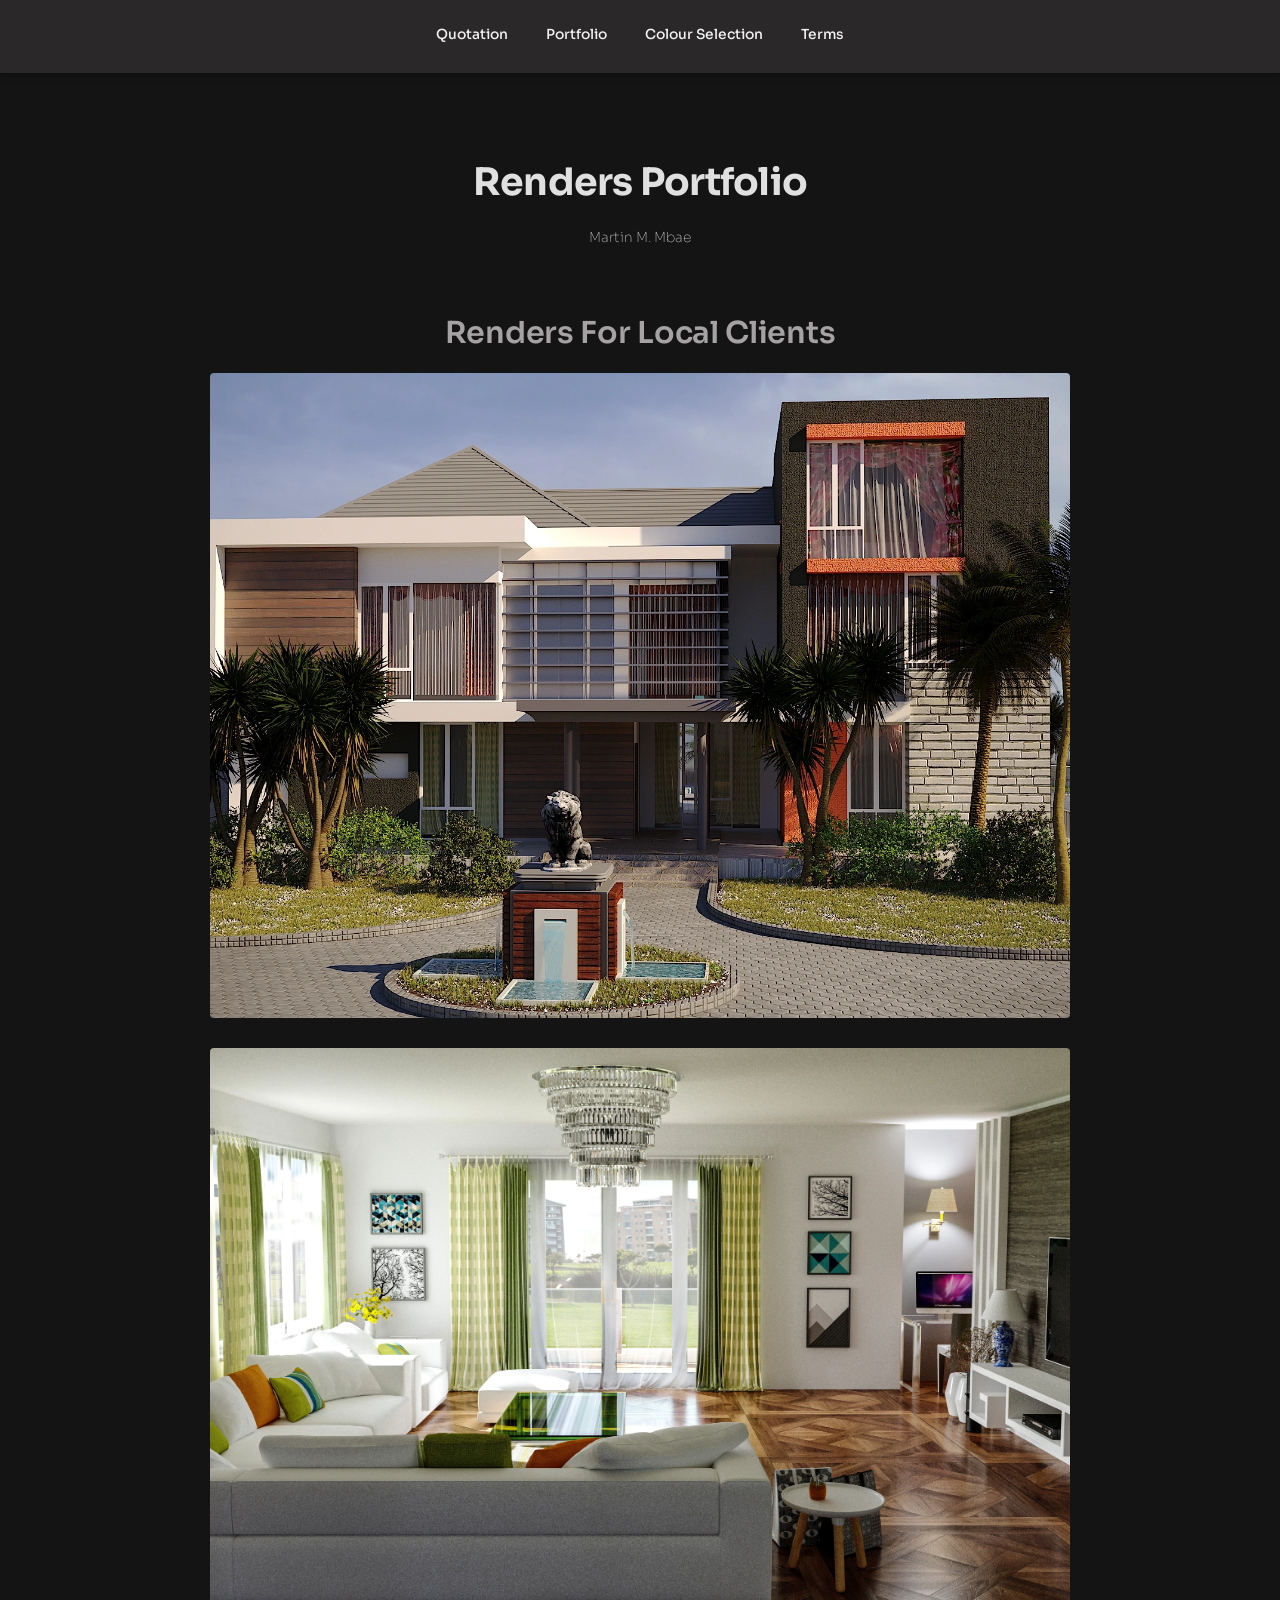
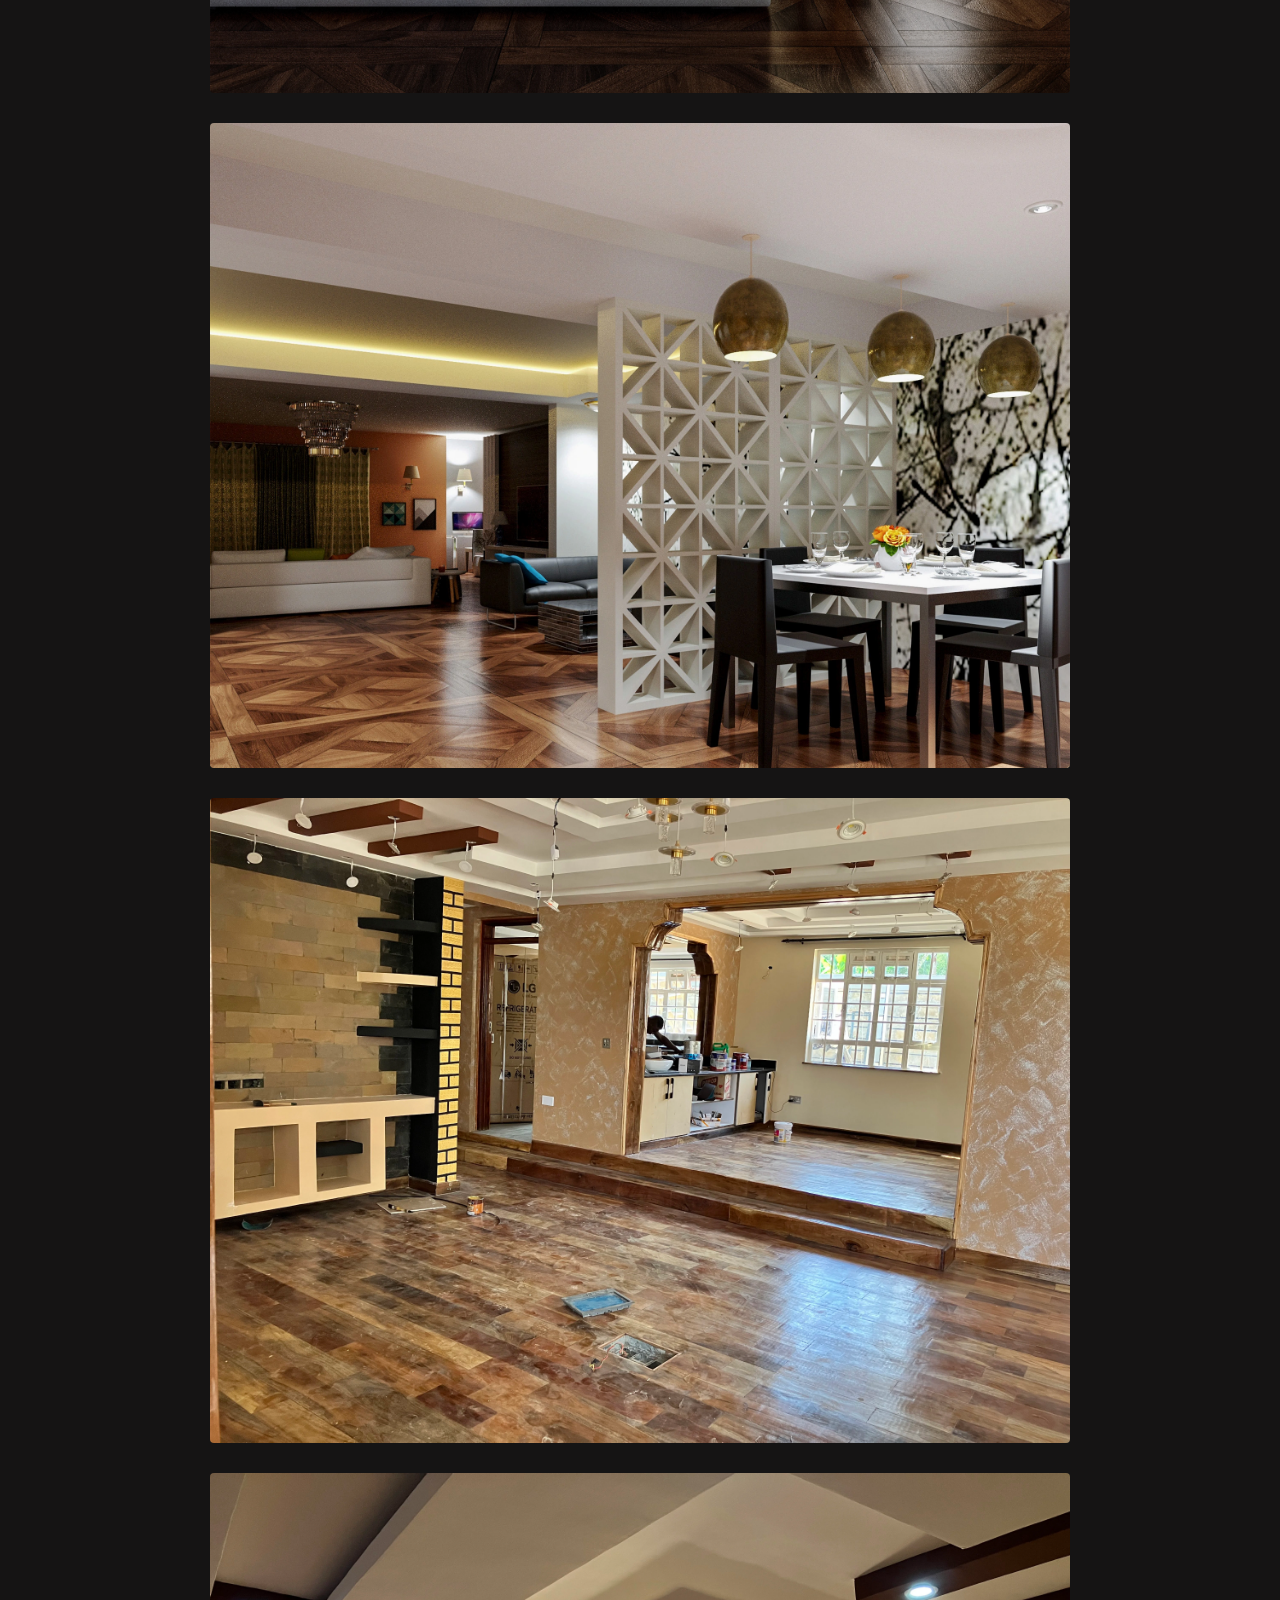
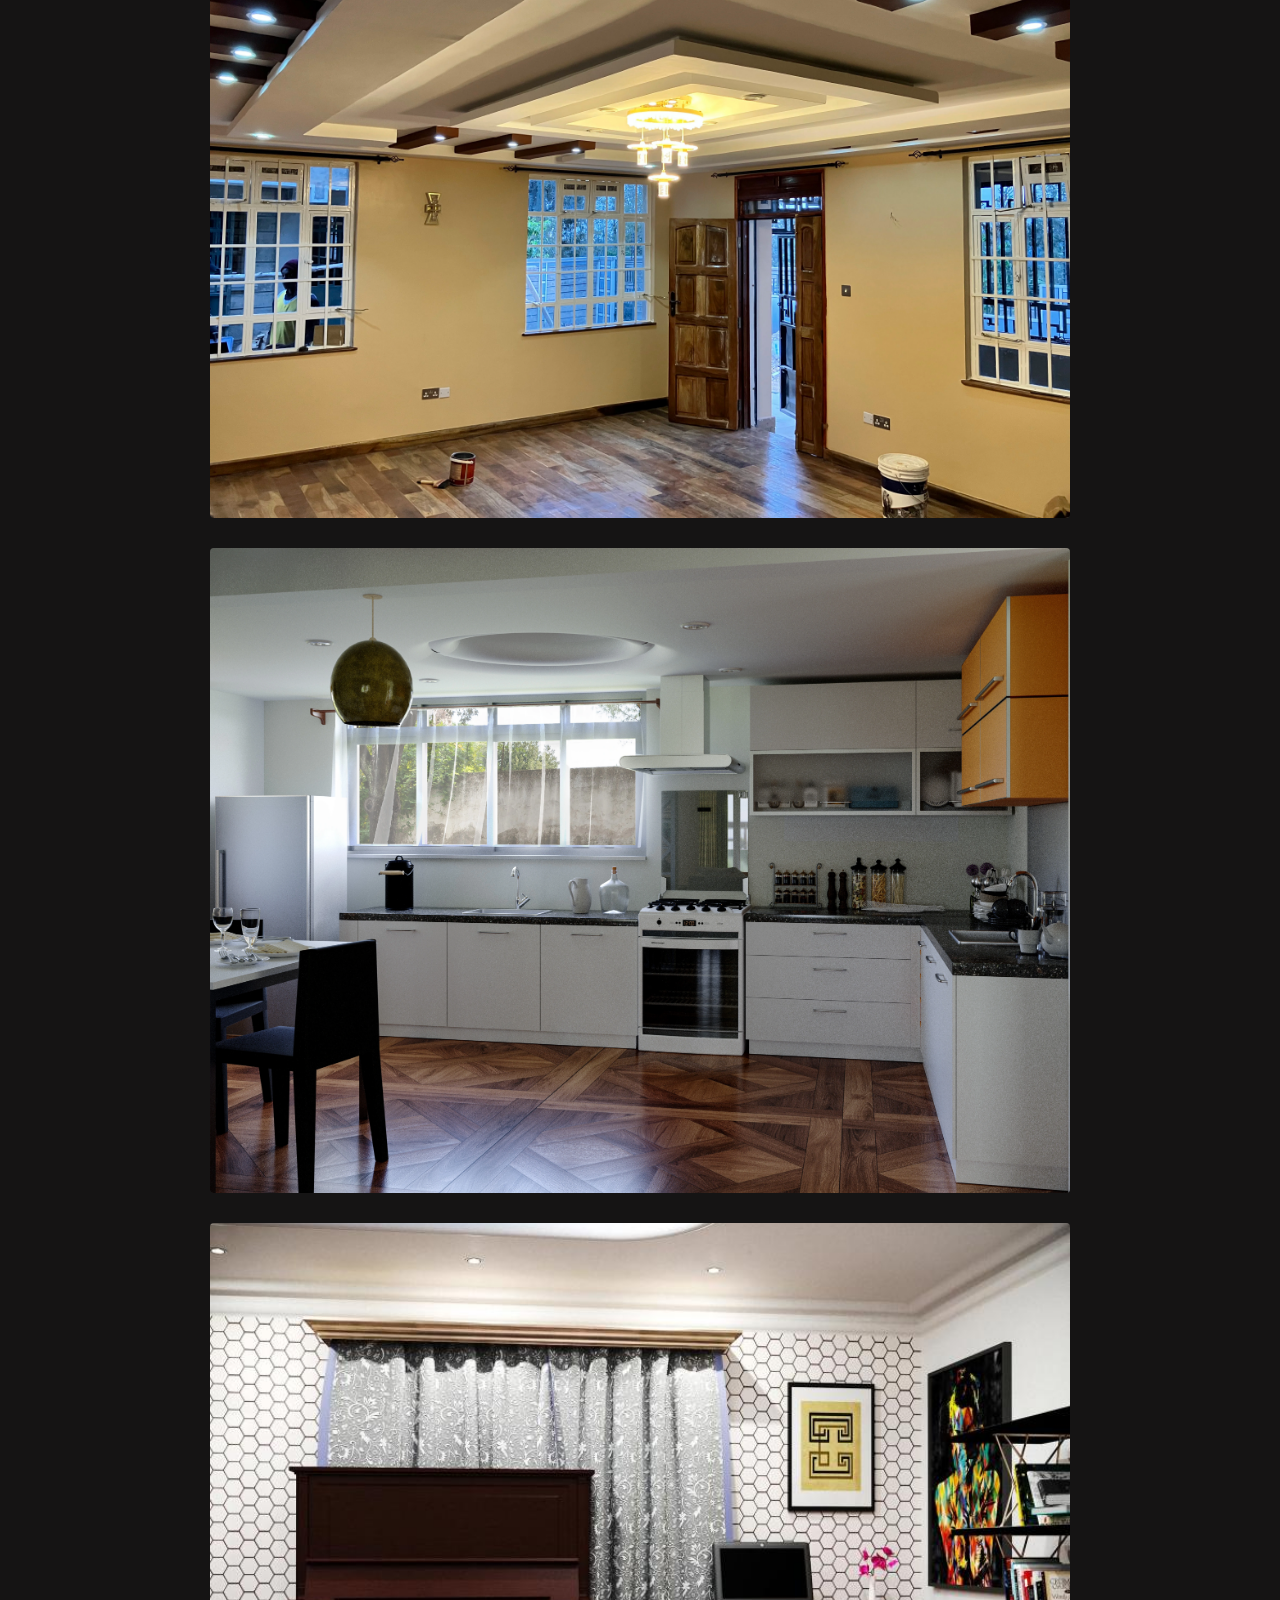
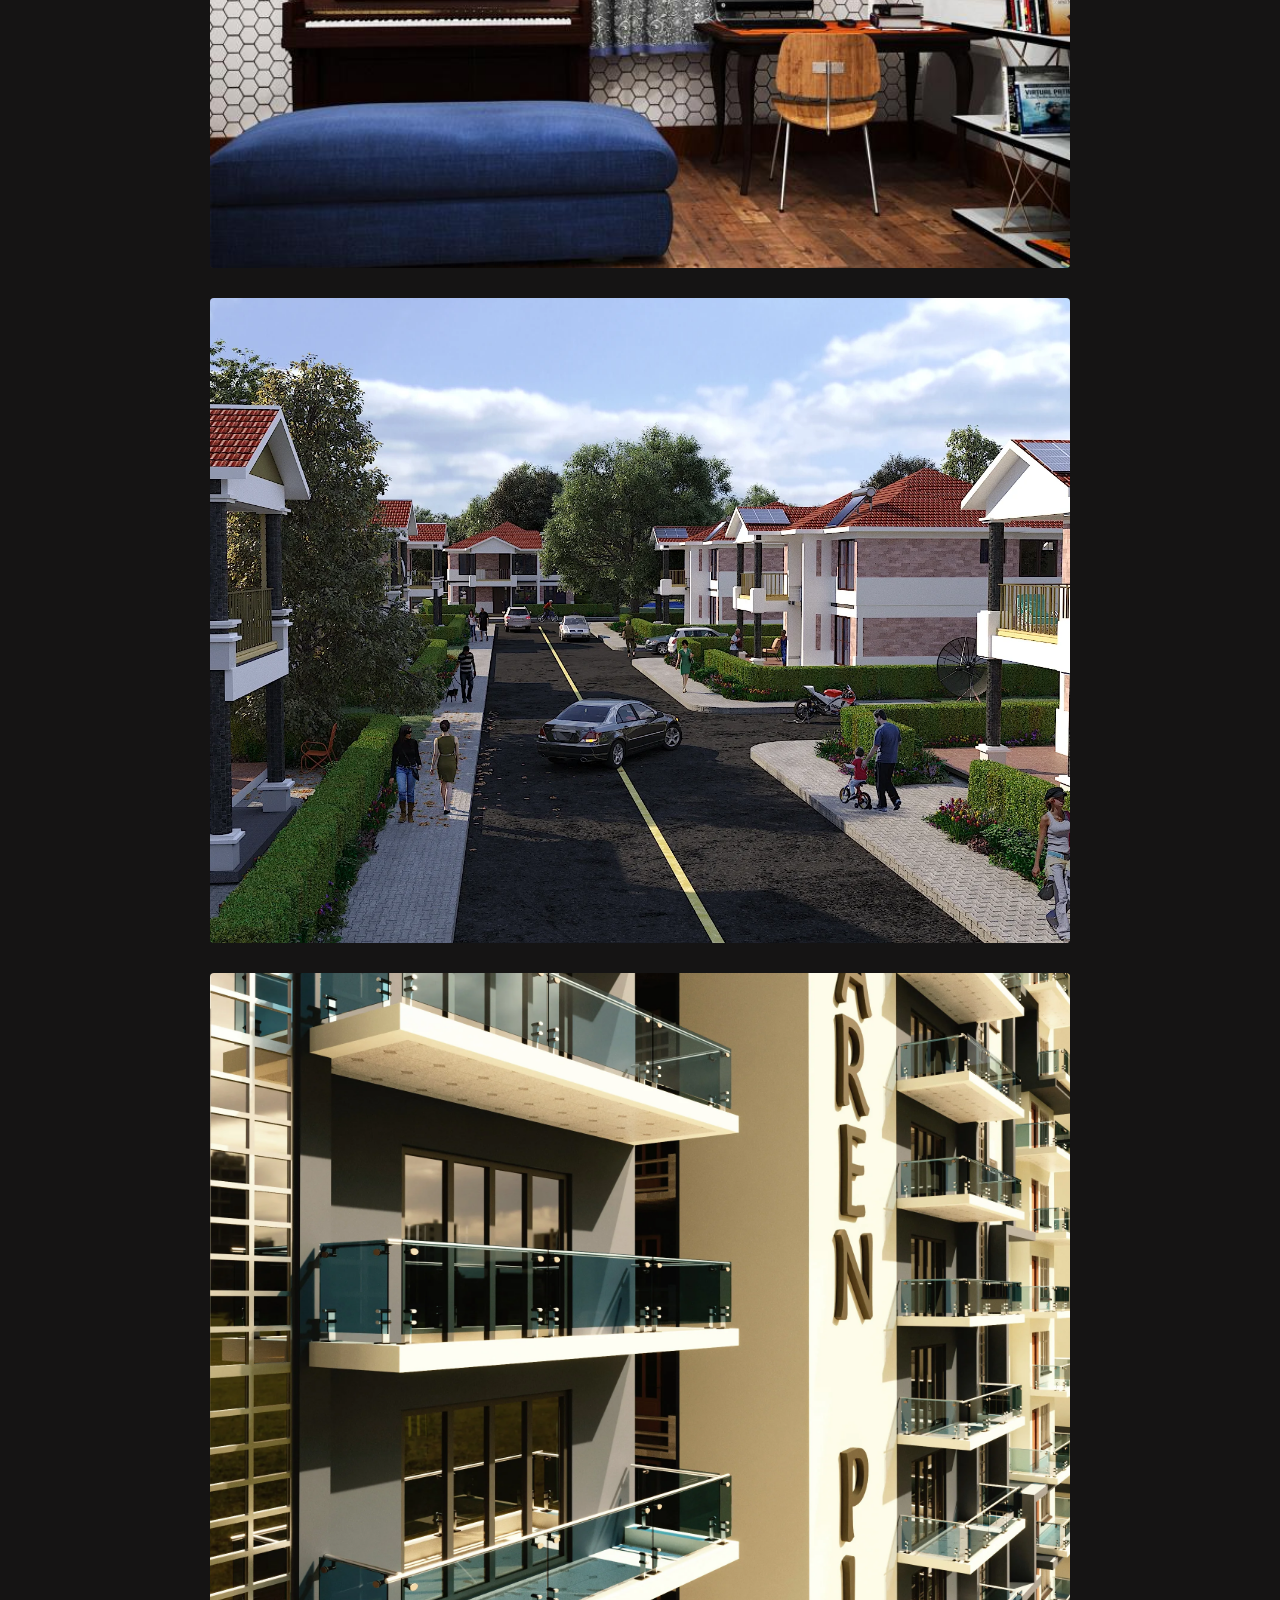
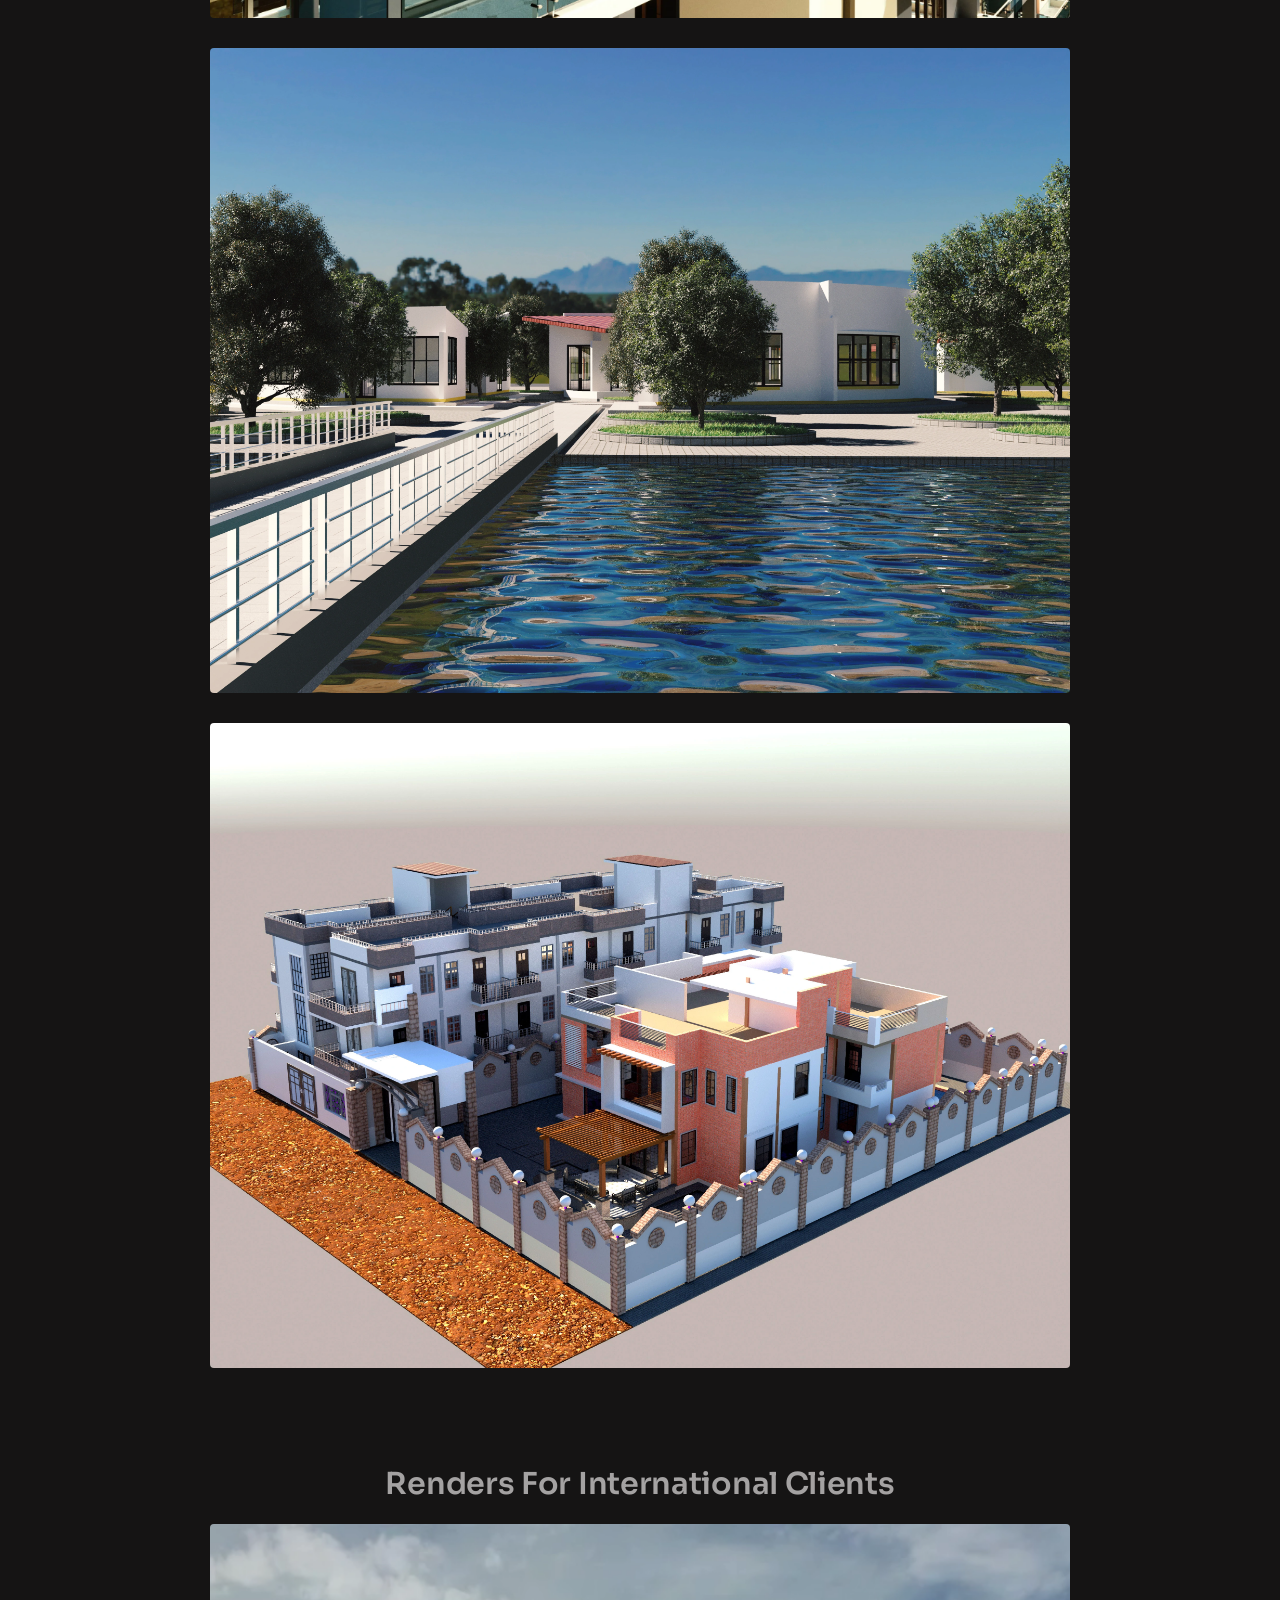
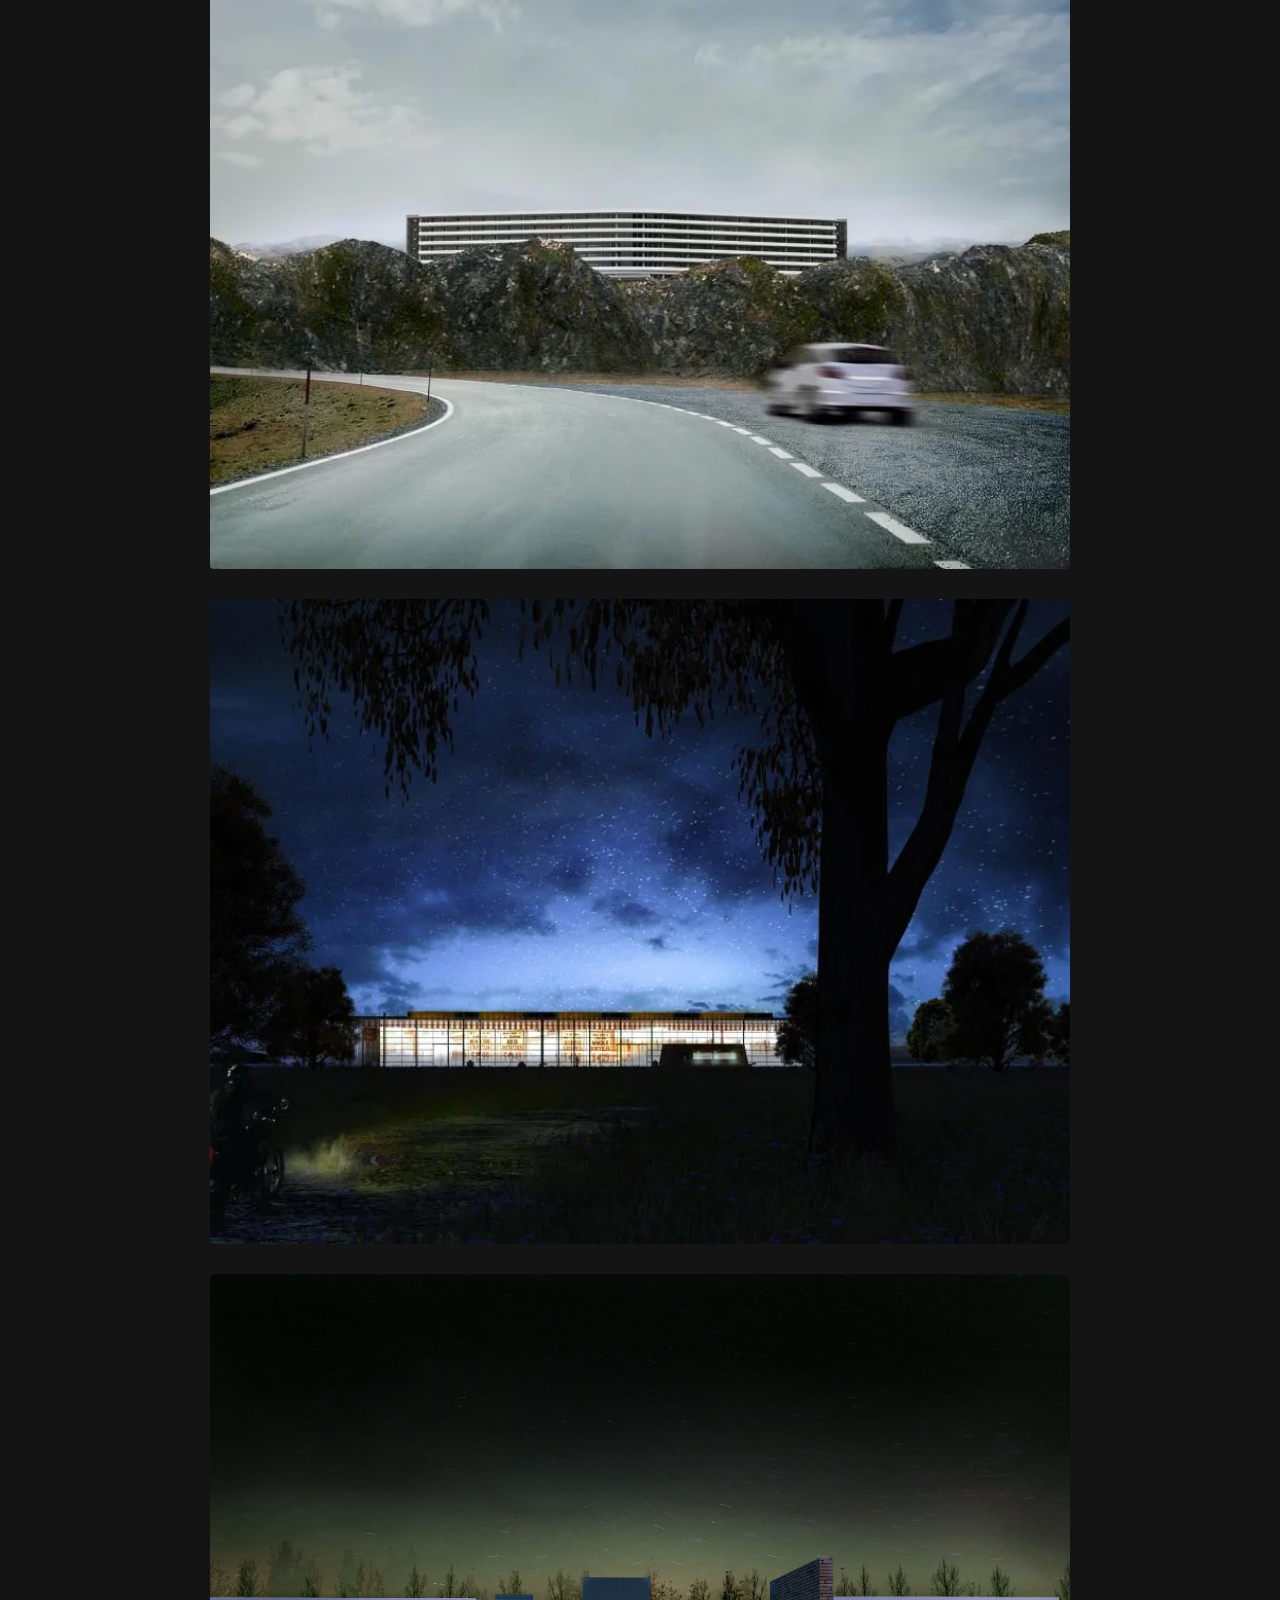
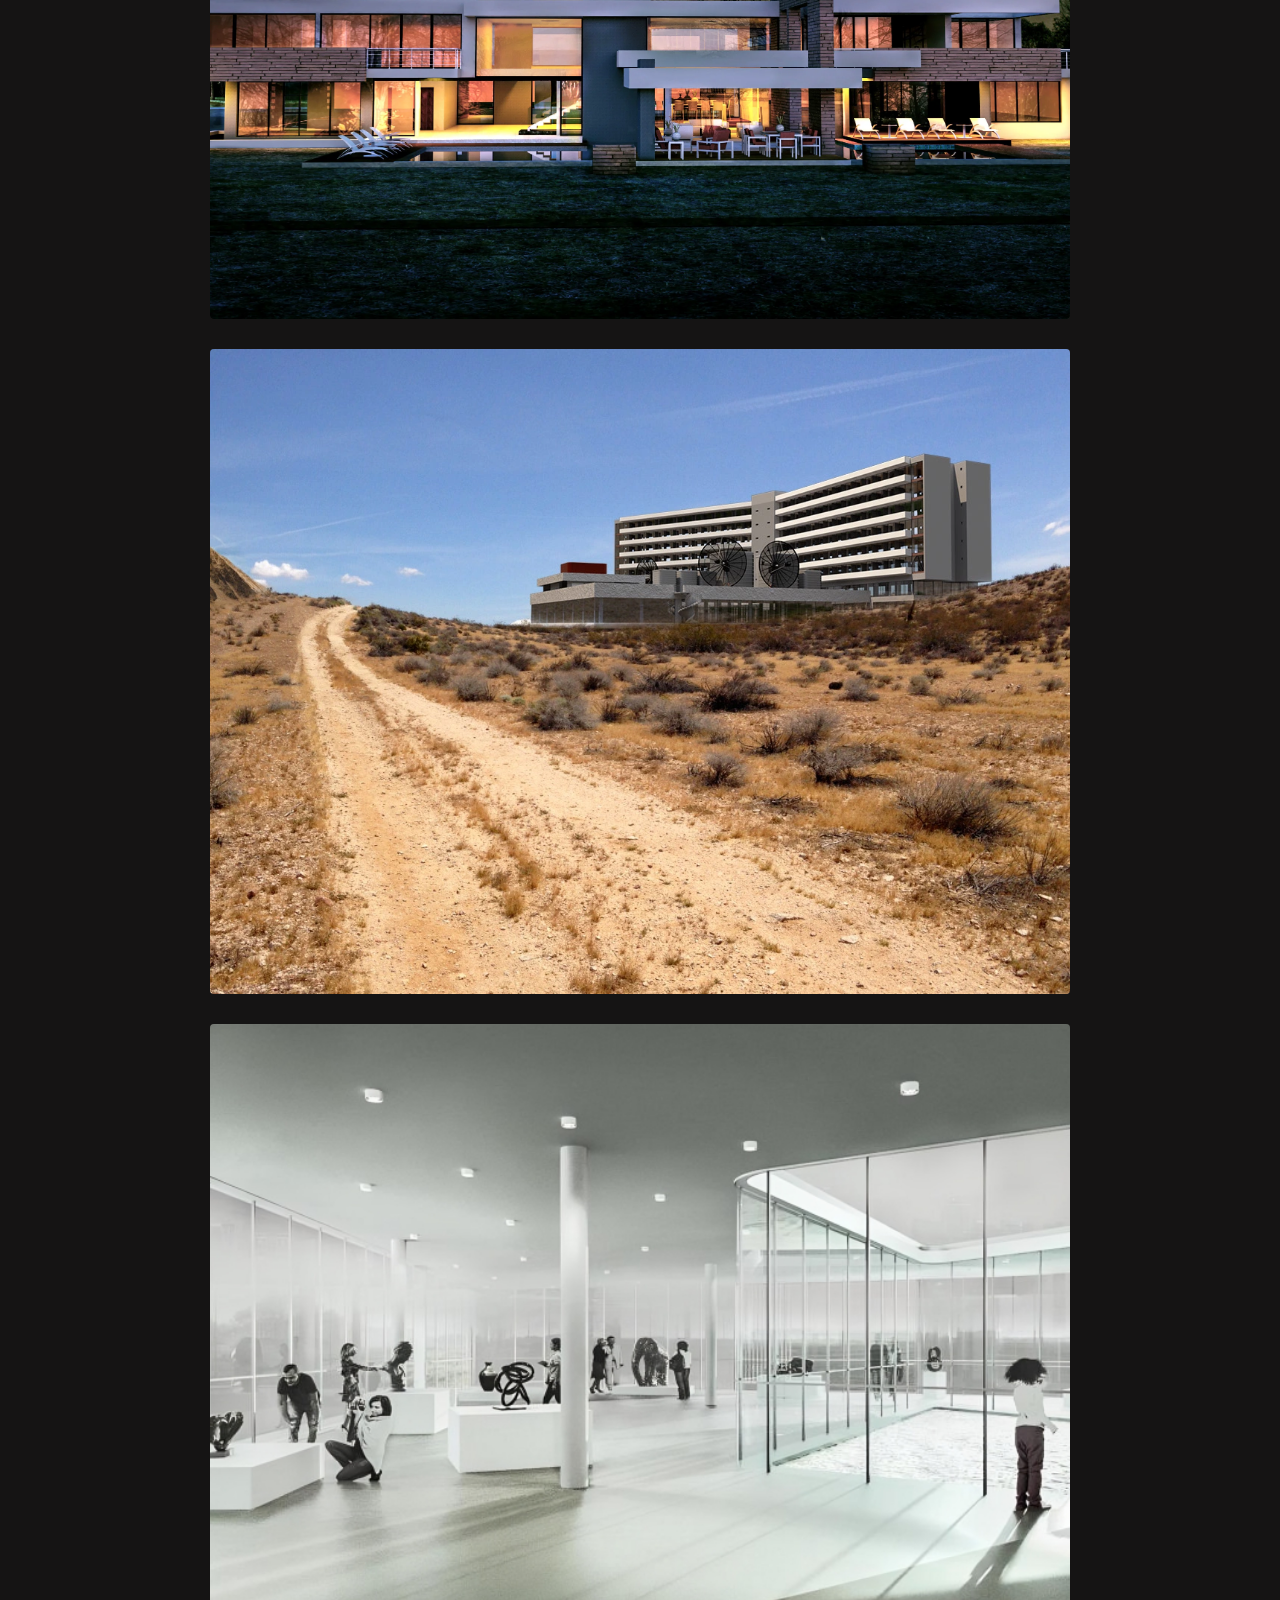
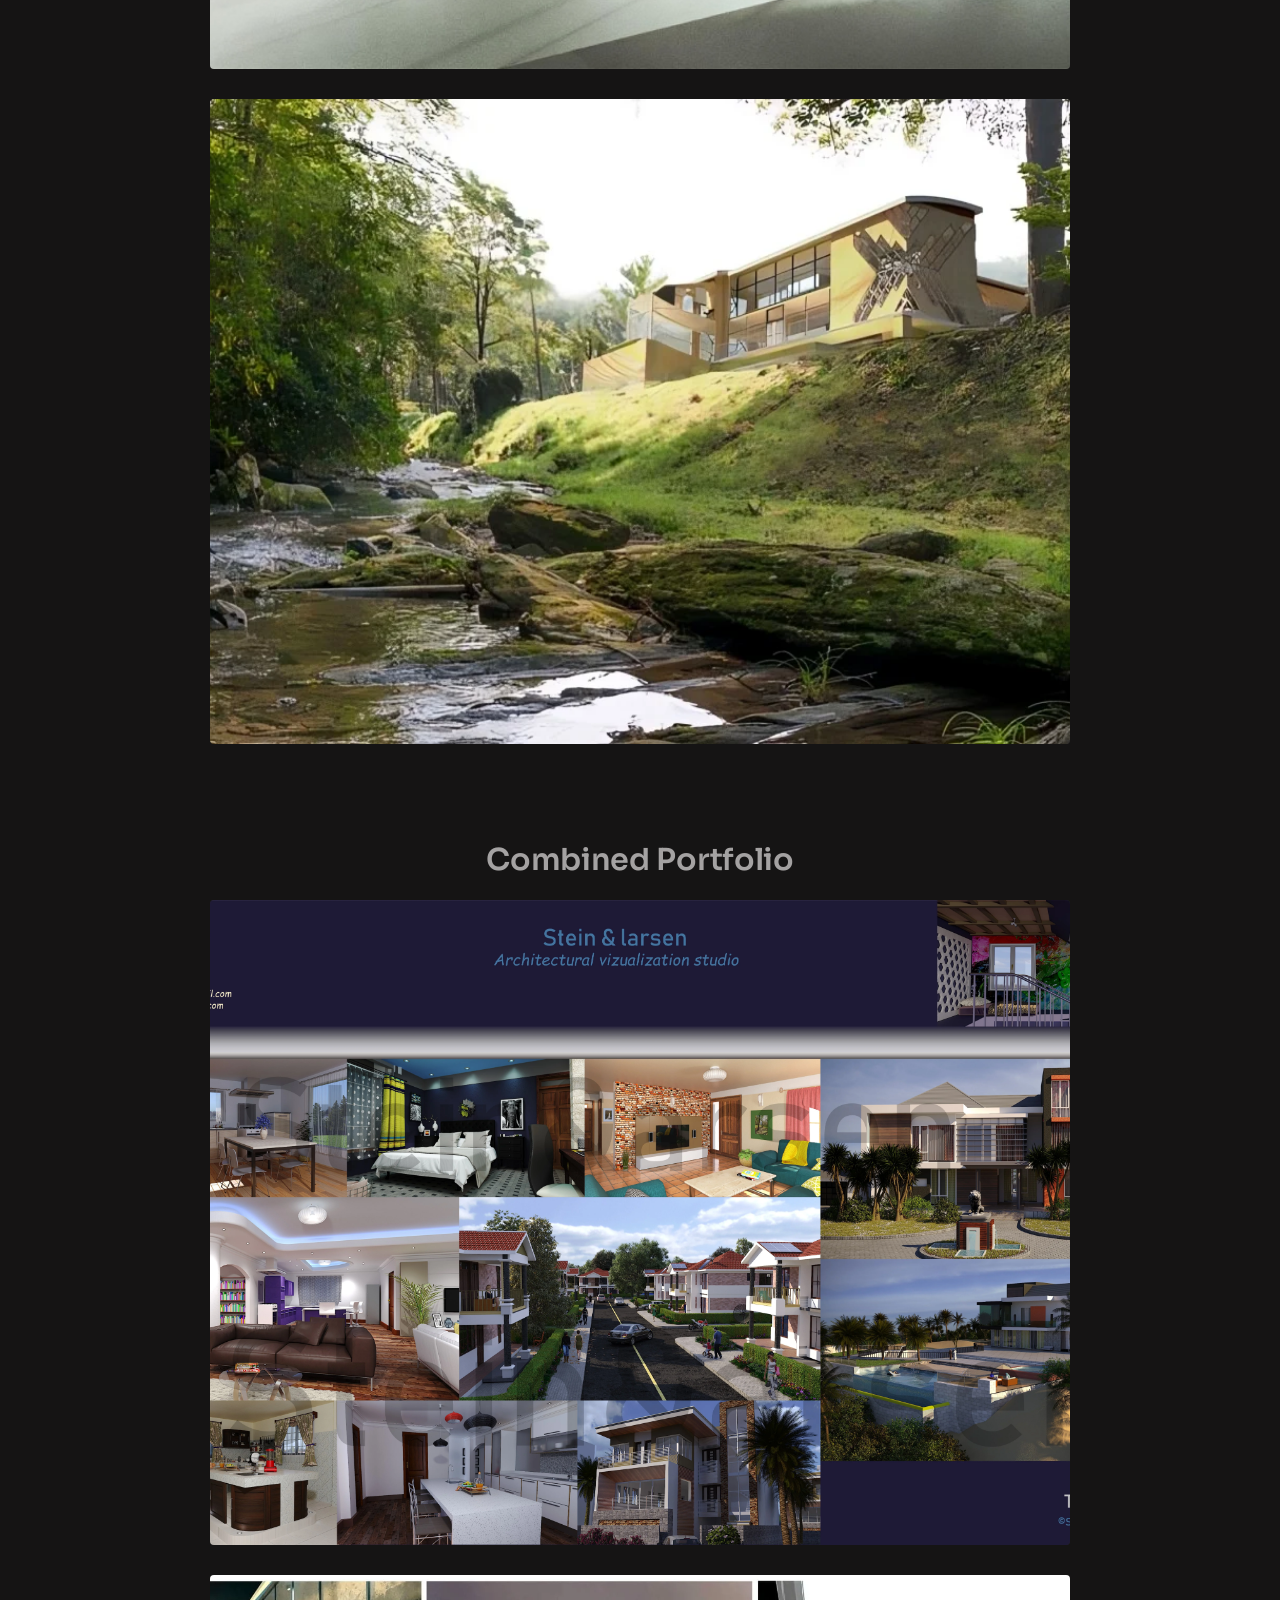
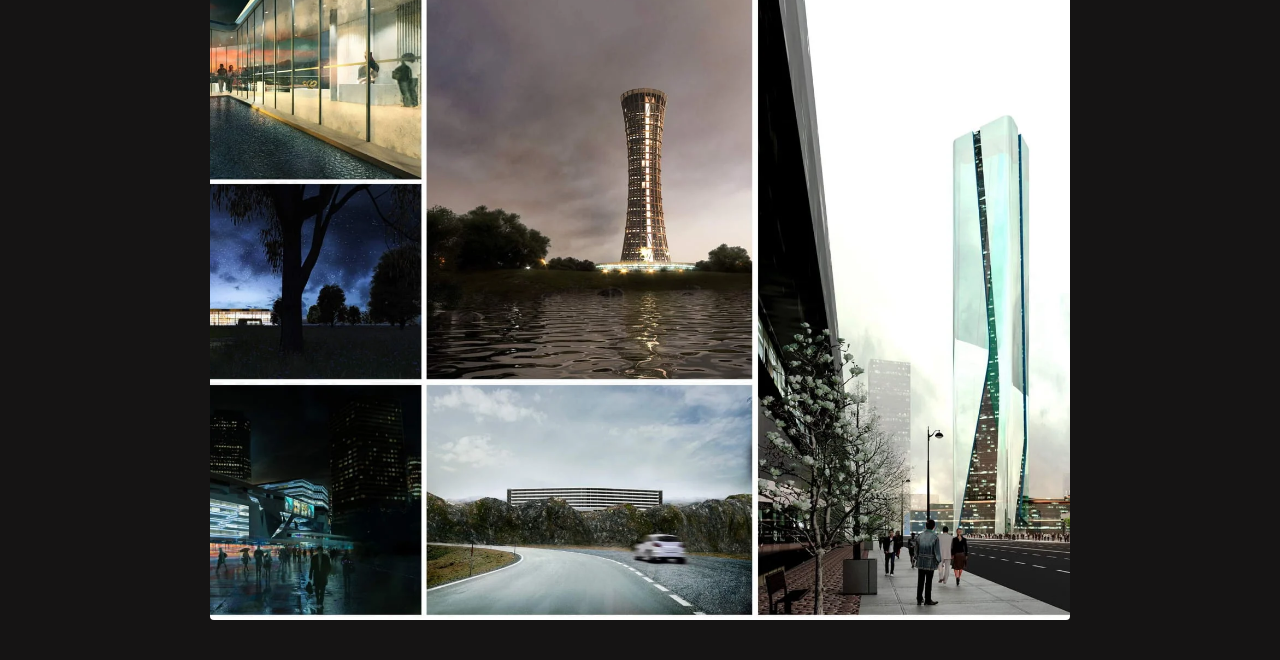
==== index.html @ 60cb9fbf "Added menu item for color selection" ====
<!DOCTYPE html>
<html lang="en">
<head>
    <meta charset="UTF-8">
    <meta name="viewport" content="width=device-width, initial-scale=1.0">
    <title>Renders Portfolio</title>
    <link rel="stylesheet" href="styles.css">
    <link rel="preconnect" href="https://fonts.googleapis.com">
    <link rel="preconnect" href="https://fonts.gstatic.com" crossorigin>
    <link href="https://fonts.googleapis.com/css2?family=Anton&family=Archivo+Narrow:ital,wght@0,400..700;1,400..700&family=Barlow+Condensed:ital,wght@0,100;0,200;0,300;0,400;0,500;0,600;0,700;0,800;0,900;1,100;1,200;1,300;1,400;1,500;1,600;1,700;1,800;1,900&family=Barlow:ital,wght@0,100;0,200;0,300;0,400;0,500;0,600;0,700;0,800;0,900;1,100;1,200;1,300;1,400;1,500;1,600;1,700;1,800;1,900&family=Bricolage+Grotesque:opsz,wght@12..96,200..800&family=Bungee+Hairline&family=Bungee+Inline&family=Bungee+Outline&family=Bungee+Shade&family=Bungee+Spice&family=Cabin+Sketch:wght@400;700&family=Comfortaa:wght@300..700&family=Courier+Prime:ital,wght@0,400;0,700;1,400;1,700&family=DM+Serif+Display:ital@0;1&family=DM+Serif+Text:ital@0;1&family=IBM+Plex+Sans:ital,wght@0,100..700;1,100..700&family=Iosevka+Charon:ital,wght@0,300;0,400;0,500;0,700;1,300;1,400;1,500;1,700&family=Macondo&family=Ojuju:wght@200..800&family=Outfit:wght@100..900&family=Pixelify+Sans:wght@400..700&family=Plus+Jakarta+Sans:ital,wght@0,200..800;1,200..800&family=Poiret+One&family=Press+Start+2P&family=Rubik+Dirt&family=Russo+One&family=Schibsted+Grotesk:ital,wght@0,400..900;1,400..900&family=Silkscreen:wght@400;700&family=Sora:wght@100..800&family=Space+Grotesk:wght@300..700&family=Urbanist:ital,wght@0,100..900;1,100..900&family=VT323&display=swap" rel="stylesheet">
</head>
<body>
    <!-- Navigation Bar -->
    <nav class="navbar">
        <div class="navbar-container">
            <div class="navbar-brand">RM</div>
            
            <!-- Desktop Menu -->
            <ul class="nav-menu">
                <li class="nav-item"><a href="#" onclick="goToPage('quotation.html')" class="nav-link">Quotation</a></li>
                <li class="nav-item"><a href="#" onclick="goToPage('index.html')" class="nav-link">Portfolio</a></li>
                <li class="nav-item"><a href="#" onclick="goToPage('colour-selection.html')" class="nav-link">Colour Selection</a></li>
                <!--<li class="nav-item"><a href="#" onclick="goToPage('designs.html')" class="nav-link">Designs</a></li>-->
                <li class="nav-item"><a href="#" onclick="goToPage('terms.html')" class="nav-link">Terms</a></li>
            </ul>
            
            <!-- Mobile Menu Toggle -->
            <button class="hamburger" id="hamburger">
                <img src="images/menu.svg" alt="Menu" class="hamburger-icon" id="hamburgerIcon">
            </button>
        </div>
    </nav>
    
    <!-- Mobile Menu Overlay -->
    <div class="menu-overlay" id="menuOverlay"></div>
    
    <!-- Mobile Menu -->
    <div class="mobile-menu" id="mobileMenu">
        <div class="mobile-menu-header">
            <button class="mobile-close-btn" id="closeMenu">
                <img src="images/close.svg" alt="Close" class="mobile-close-icon">
            </button>
        </div>
        <ul class="mobile-nav-menu">
            <li class="mobile-nav-item"><a href="#" onclick="goToPage('quotation.html')" class="mobile-nav-link">Quotation</a></li>
            <li class="mobile-nav-item"><a href="#" onclick="goToPage('index.html')" class="mobile-nav-link">Portfolio</a></li>
            <li class="mobile-nav-item"><a href="#" onclick="goToPage('colour-selection.html')" class="mobile-nav-link">Colour Selection</a></li>
            <!--<li class="mobile-nav-item"><a href="#" onclick="goToPage('designs.html')" class="mobile-nav-link">Designs</a></li>-->
            <li class="mobile-nav-item"><a href="#" onclick="goToPage('terms.html')" class="mobile-nav-link">Terms</a></li>
        </ul>
    </div>
    
    <main class="container">
        <header class="header">
            <h1 class="heading">Renders Portfolio</h1>
            <h5>Martin M. Mbae</h5>
        </header>

        <section class="gallery-section">
            <h2 class="section-heading">Renders for Local Clients</h2>
            <section class="gallery">
                <article class="gallery-item" data-index="1">
                    <img src="images/Borderland house scene 1.webp" alt="Portfolio image" class="gallery-image">
                </article>
                <article class="gallery-item" data-index="3">
                    <img src="images/3a.webp" alt="Portfolio image" class="gallery-image">
                </article>
                <article class="gallery-item" data-index="4">
                    <img src="images/8a.webp" alt="Portfolio image" class="gallery-image">
                </article>
                <article class="gallery-item" data-index="5">
                    <img src="images/IMG_0092.webp" alt="Portfolio image" class="gallery-image">
                </article>
                <article class="gallery-item" data-index="6">
                    <img src="images/IMG_0180.webp" alt="Portfolio image" class="gallery-image">
                </article>
                <article class="gallery-item" data-index="7">
                    <img src="images/5a.webp" alt="Portfolio image" class="gallery-image">
                </article>
                <article class="gallery-item" data-index="8">
                    <img src="images/1602224054090.jpg" alt="Portfolio image" class="gallery-image">
                </article>
                <article class="gallery-item" data-index="8">
                    <img src="images/Giziaux estate.webp" alt="Portfolio image" class="gallery-image">
                </article>
                <article class="gallery-item" data-index="12">
                    <img src="images/2-1.webp" alt="Portfolio image" class="gallery-image">
                </article>
                <article class="gallery-item" data-index="12">
                    <img src="images/Prof 3a.webp" alt="Portfolio image" class="gallery-image">
                </article>
                <article class="gallery-item" data-index="12">
                    <img src="images/Laz-2.webp" alt="Portfolio image" class="gallery-image">
                </article>
                
            </section>
        </section>

        <section class="gallery-section">
            <h2 class="section-heading">Renders for International Clients</h2>
            <section class="gallery">
                <article class="gallery-item" data-index="2">
                    <img src="images/Siberia.webp" alt="Portfolio image 3" class="gallery-image">
                </article>
                <article class="gallery-item" data-index="2">
                    <img src="images/Driver.webp" alt="Portfolio image 3" class="gallery-image">
                </article>
                <article class="gallery-item" data-index="2">
                    <img src="images/Casa 24.webp" alt="Portfolio image 3" class="gallery-image">
                </article>
                <article class="gallery-item" data-index="2">
                    <img src="images/Rumanov 2.webp" alt="Portfolio image 3" class="gallery-image">
                </article>
                <article class="gallery-item" data-index="12">
                    <img src="images/Museum 1.jpg" alt="Portfolio image 5" class="gallery-image">
                </article>
                <article class="gallery-item" data-index="2">
                    <img src="images/JFL Art Academy.webp" alt="Portfolio image 3" class="gallery-image">
                </article>
            </section>
        </section>

        <section class="gallery-section">
            <h2 class="section-heading">Combined Portfolio</h2>
            <section class="gallery">
                <article class="gallery-item" data-index="5">
                    <img src="images/SL.webp" alt="Portfolio image 6" class="gallery-image">
                </article>
                <article class="gallery-item" data-index="6">
                    <img src="images/Martin Archviz Portfolio_New-1.webp" alt="Portfolio image 7" class="gallery-image">
                </article>
            </section>
        </section>
    </main>

    <!-- Lightbox Modal -->
    <div class="lightbox" id="lightbox">
        <button class="lightbox-close" id="closeBtn" aria-label="Close image">
            <svg 
                xmlns="http://www.w3.org/2000/svg" 
                viewBox="0 -960 960 960"
                class="icon"
            >
            <path d="m256-200-56-56 224-224-224-224 56-56 224 224 224-224 56 56-224 224 224 224-56 56-224-224-224 224Z"/></svg>
        </button>
        <div class="lightbox-content">
            <img src="" alt="Full size image" class="lightbox-image" id="lightboxImage">
        </div>
        <button class="lightbox-nav lightbox-nav-prev" id="prevBtn" aria-label="Previous image">
            <svg 
                xmlns="http://www.w3.org/2000/svg" 
                viewBox="0 -960 960 960" 
                class="icon"
            >
            <path d="M560-240 320-480l240-240 56 56-184 184 184 184-56 56Z"/></svg>
        </button>
        <button class="lightbox-nav lightbox-nav-next" id="nextBtn" aria-label="Next image">
            <svg 
                xmlns="http://www.w3.org/2000/svg" 
                viewBox="0 -960 960 960" 
                class="icon"
            >
            <path d="M504-480 320-664l56-56 240 240-240 240-56-56 184-184Z"/></svg>
        </button>
    </div>

    <script src="main.js"></script>
</body>
</html>
---- styles.css ----
html {
   box-sizing: border-box;
   font-family: "Sora", monospace;
   font-size: 62.5%;
}


*, *::before, *::after {
   box-sizing: inherit;
}


 :root {
   --nt-050: #f2f2f2;
   --nt-50: #e1e0e0;
   --nt-100: #c3c1c1;
   --nt-200: #a4a2a2;
   --nt-300: #868383;
   --nt-400: #686464;
   --nt-500: #535050;
   --nt-600: #3e3c3c;
   --nt-700: #2a2828;
   --nt-800: #151414;


   --p-050: #faece8;
   --p-50: #f5d8d1;
   --p-100: #ebb2a4;
   --p-200: #e18b76;
   --p-300: #d76549;
   --p-400: #cd3e1b;
   --p-500: #a43216;
   --p-600: #7b2510;
   --p-700: #52190b;
   --p-800: #290c05;
 }

 h1 {
   font-size: clamp(3rem, 2.5rem + 1vw, 6rem);
   line-height: 1.2;
}


h2 {
   font-size: clamp(2.4rem, 2rem + 0.8vw, 4.8rem);
   line-height: 1.25;
}


h3 {
   font-size: clamp(1.8rem, 1.6rem + 0.6vw, 3.6rem);
   line-height: 1.3;
}


h4 {
   font-size: clamp(1.4rem, 1.2rem + 0.4vw, 2.4rem);
   line-height: 1.4;
}


h5 {
   font-size: clamp(1.2rem, 1rem + 0.3vw, 2rem);
   line-height: 1.5;
}


h6 {
   font-size: clamp(1.1rem, 0.95rem + 0.25vw, 1.8rem);
   line-height: 1.55;
}


p {
   font-size: clamp(1.2rem, 1rem + 0.3vw, 1.6rem);
   line-height: 1.6;
   color: var(--nt-800);
}


/* ===== Base Styles ===== */
body {
   margin: 0;
   padding: 0;
   background-color: var(--nt-800);
   color: var(--nt-050);
   line-height: 1.6;
}

a, button {
   text-decoration: none;
   border: none;
   cursor: pointer;
}

img {
   max-width: 100%;
   height: auto;
   display: block;
}


/* ===== Navigation Bar ===== */
.navbar {
   position: fixed;
   top: 0;
   left: 0;
   width: 100%;
   background-color: var(--nt-700);
   padding: clamp(1.2rem, 1rem + 1vw, 1.8rem) clamp(1.5rem, 1rem + 2vw, 2rem);
   box-shadow: 0 2px 8px rgba(0, 0, 0, 0.3);
   z-index: 100;
}

.navbar-container {
   max-width: 900px;
   margin: 0 auto;
   display: flex;
   align-items: center;
   justify-content: center;
   width: 100%;
}

.navbar-brand {
   display: none;
}

.nav-menu {
   display: flex;
   list-style: none;
   margin: 0;
   padding: 0;
   gap: clamp(2rem, 2.5rem + 1vw, 4rem);
}

.nav-item {
   position: relative;
}

.nav-link {
   font-size: clamp(1.2rem, 1rem + 0.3vw, 2rem);
   font-weight: 500;
   color: var(--nt-050);
   transition: color 0.3s ease;
   padding: 0.7rem 0;
   border-bottom: 2px solid transparent;
   transition: border-color 0.3s ease;
   display: inline-block;
   min-height: 2.8rem;
   display: flex;
   align-items: center;
   line-height: 1.5;
}

.nav-link:hover {
   color: var(--p-100);
   border-bottom: 2px solid var(--p-100);
}

/* Hamburger Menu (Hidden on Desktop) */
.hamburger {
   display: none;
   flex-direction: column;
   cursor: pointer;
   gap: 0.5rem;
   background: none;
   border: none;
   padding: 0;
   width: 2.4rem;
   height: 2.4rem;
   align-items: center;
   justify-content: center;
}

.hamburger-icon {
   width: 2.4rem;
   height: 2.4rem;
   filter: brightness(0) invert(1);
}

/* Mobile Menu (Hidden by Default) */
.menu-overlay {
   display: none;
   position: fixed;
   top: 0;
   left: 0;
   width: 100%;
   height: 100%;
   background-color: rgba(0, 0, 0, 0.5);
   z-index: 98;
   transition: opacity 0.3s ease;
}

.menu-overlay.active {
   display: block;
}

.mobile-menu {
   display: none;
   position: fixed;
   top: -75%;
   left: 0;
   width: 100%;
   height: 60vh;
   background-color: var(--nt-700);
   transition: top 0.3s ease;
   z-index: 99;
   overflow-y: auto;
}

.mobile-menu.active {
   top: 0;
   display: flex;
   flex-direction: column;
   justify-content: center;
}

.mobile-menu-header {
   position: sticky;
   top: 0;
   padding: 1.5rem 2rem;
   border-bottom: 1px solid var(--nt-600);
   background-color: var(--nt-700);
   z-index: 100;
   display: none;
}

.mobile-close-btn {
   background: none;
   padding: 0;
   width: 2.4rem;
   height: 2.4rem;
   display: flex;
   align-items: center;
   justify-content: center;
   cursor: pointer;
   border: none;
}

.mobile-close-icon {
   width: 100%;
   height: 100%;
   filter: brightness(0) invert(1);
}

.mobile-nav-menu {
   list-style: none;
   margin: 0;
   padding: 0;
   display: flex;
   flex-direction: column;
   align-items: center;
   gap: 0;
   margin-top: 10%;
}

.mobile-nav-item {
   border-bottom: 1px solid var(--nt-600);
}

.mobile-nav-item:first-child {
   border-top: none;
}

.mobile-nav-link {
   display: block;
   padding: 1.5rem 2rem;
   font-size: clamp(1.2rem, 1rem + 0.3vw, 2rem);
   font-weight: 500;
   color: var(--nt-050);
   transition: background-color 0.3s ease, color 0.3s ease;
   line-height: 1.5;
}

.mobile-nav-link:active {
   background-color: var(--nt-600);
   color: var(--p-400);
}

/* ===== Responsive Design ===== */
@media (max-width: 768px) {
   .nav-menu {
      display: none;
   }

   .hamburger {
      display: flex;
   }

   .mobile-menu {
      display: block;
   }
}

@media (min-width: 769px) {
   .mobile-menu {
      display: none !important;
   }
}


/* ===== Container & Header ===== */
.container {
   max-width: 900px;
   margin: 0 auto;
   padding: clamp(8rem, 6rem + 4vw, 10rem) clamp(1.5rem, 1rem + 2vw, 2rem) clamp(2rem, 1.5rem + 2vw, 4rem) clamp(1.5rem, 1rem + 2vw, 2rem);
   margin-top: 6rem;
}

.header {
   margin-bottom: clamp(5rem, 4rem + 2vw, 7.2rem);
   text-align: center;
}

.heading {
   font-size: clamp(3rem, 2.5rem + 1vw, 6rem);
   font-weight: 700;
   margin: 0;
   color: var(--nt-50);
   letter-spacing: -0.02em;
   line-height: 1.2;
}

.header h5 {
    font-weight: 50;
}


/* ===== Gallery Sections ===== */
.gallery-section {
   margin-bottom: clamp(8rem, 6rem + 3vw, 12rem);
}

.gallery-section:last-child {
   margin-bottom: 0;
}

.section-heading {
    display: flex;
    justify-content: center;
   font-size: clamp(2.4rem, 2rem + 0.8vw, 4.8rem);
   font-weight: 600;
   margin: 0 0 2rem 0;
   color: var(--nt-200);
   letter-spacing: -0.01em;
   text-transform: capitalize;
   line-height: 1.25;
}

/* ===== Gallery Grid ===== */
.gallery {
   display: flex;
   flex-direction: column;
   gap: clamp(2rem, 1.5rem + 2vw, 3rem);
}

.gallery-item {
   cursor: pointer;
   overflow: hidden;
   border-radius: 0.4rem;
   aspect-ratio: 4 / 3;
   background-color: var(--nt-700);
   transition: transform 0.3s ease, box-shadow 0.3s ease;
   line-height: 1.2;
}

.gallery-item:hover {
   transform: scale(1.02);
   box-shadow: 0 8px 24px rgba(0, 0, 0, 0.4);
}

.gallery-image {
   width: 100%;
   height: 100%;
   object-fit: cover;
   transition: transform 0.3s ease;
}

.gallery-item:hover .gallery-image {
   transform: scale(1.03);
}


/* ===== Lightbox Modal ===== */
.lightbox {
   display: none;
   position: fixed;
   top: 0;
   left: 0;
   width: 100%;
   height: 100%;
   background-color: rgba(21, 20, 20, 0.95);
   backdrop-filter: blur(2px);
   z-index: 1000;
   align-items: center;
   justify-content: center;
}

.lightbox.active {
   display: flex;
}

.lightbox-content {
   position: relative;
   width: 90%;
   height: 90%;
   display: flex;
   align-items: center;
   justify-content: center;
}

.lightbox-image {
   max-width: 100%;
   max-height: 100%;
   object-fit: contain;
   border-radius: 0.4rem;
}

.lightbox-close {
   position: absolute;
   top: 2rem;
   right: 2rem;
   background: none;
   padding: 0.8rem;
   display: flex;
   align-items: center;
   justify-content: center;
   border-radius: 0.4rem;
   transition: background-color 0.3s ease, transform 0.2s ease;
   z-index: 1001;
}

.lightbox-close:hover {
   background-color: rgba(205, 62, 27, 0.2);
   transform: scale(1.1);
}

.lightbox-close:active {
   transform: scale(0.95);
}

.lightbox-nav {
   position: absolute;
   top: 50%;
   transform: translateY(-50%);
   background: none;
   padding: 1.2rem;
   display: flex;
   align-items: center;
   justify-content: center;
   border-radius: 8px;
   transition: background-color 0.3s ease, transform 0.2s ease;
   z-index: 1001;
}

.lightbox-nav:hover {
   background-color: var(--nt-400);
   transform: translateY(-50%) scale(1.1);
}

.lightbox-nav-prev {
   left: 2rem;
}

.lightbox-nav-next {
   right: 2rem;
}

svg.icon {
   width: 40px;
   height: 4rem;
   fill: var(--nt-200);
}


/* ===== Responsive Design ===== */
@media (max-width: 768px) {
   .container {
      padding: clamp(3rem, 2rem + 4vw, 4rem) 1.5rem;
   }

   .section-heading {
        display: flex;
        justify-content: center;
        gap: 0.8rem;
   }

   .gallery {
      gap: clamp(1.5rem, 1rem + 1.5vw, 2.4rem);
   }

   .lightbox-nav {
      display: none;
   }

   .lightbox-close {
      padding: 0.6rem;
   }

   .icon {
      width: 2rem;
      height: 2rem;
   }
}

@media (max-width: 480px) {
   .container {
      padding: clamp(2.4rem, 1.5rem + 3vw, 3rem) 1rem;
   }

   .gallery {
      gap: clamp(1rem, 0.8rem + 1.5vw, 1.8rem);
   }

   .lightbox-close {
      top: 1rem;
      right: 1rem;
      padding: 0.5rem;
   }

   .icon {
      width: 1.6rem;
      height: 1.6rem;
   }
}


/* ===== Design Packages & Cards ===== */
.design-packages {
   display: flex;
   flex-direction: column;
   gap: clamp(2.5rem, 2rem + 2vw, 4rem);
   align-items: center;
   justify-content: center;
   width: 100%;
}

.design-card {
   width: 100%;
   max-width: 80rem;
   border: 2px solid var(--nt-500);
   border-radius: 0.8rem;
   padding: clamp(1.5rem, 1rem + 1.5vw, 2rem);
   background-color: var(--nt-700);
   display: flex;
   flex-direction: column;
}

.design-card-title {
   margin: 0 0 1.5rem 0;
   font-size: clamp(1.8rem, 1.6rem + 0.6vw, 3.6rem);
   font-weight: 600;
   color: var(--p-100);
   line-height: 1.3;
}

.design-card-inner {
   display: flex;
   flex-direction: column;
   gap: clamp(1.5rem, 1rem + 1.5vw, 2rem);
}

.images-container {
   display: flex;
   justify-content: center;
   align-items: center;
   min-height: 25rem;
   border-radius: 0.6rem;
   overflow: hidden;
   background-color: var(--nt-800);
}

.design-image {
   width: 100%;
   height: 100%;
   object-fit: cover;
}

/* Pricing Grid */
.pricing-grid {
   display: grid;
   grid-template-columns: 1fr 1fr;
   gap: clamp(0.8rem, 0.5rem + 1vw, 2rem) clamp(1rem, 0.8rem + 1.5vw, 2rem);
   padding: clamp(1rem, 0.8rem + 1vw, 1.5rem);
   background-color: var(--nt-800);
   border-radius: 0.6rem;
}

.grid-item {
   display: flex;
   align-items: center;
   font-size: clamp(1.2rem, 1rem + 0.3vw, 1.6rem);
   padding: 0.8rem;
   color: var(--nt-050);
   line-height: 1.6;
}

.grid-item:nth-child(odd) {
   font-weight: 600;
   color: var(--p-50);
}

/* View Terms Link */
.view-terms-link {
   display: inline-block;
   padding: 0.8rem 1.6rem;
   background-color: var(--p-50);
   color: var(--nt-500);
   border-radius: 0.4rem;
   font-weight: 600;
   font-size: clamp(1.2rem, 1rem + 0.3vw, 1.6rem);
   transition: all 0.3s ease;
   margin-top: 1rem;
   line-height: 1.6;
}

.view-terms-link:hover {
   background-color: var(--p-300);
   transform: translateX(4px);
}

/* Terms Content */
.terms-content {
   padding: clamp(1.5rem, 1rem + 2vw, 2rem);
}

.terms-list {
   list-style: none;
   padding: 0;
   margin: 0;
   display: flex;
   flex-direction: column;
   gap: clamp(1.2rem, 1rem + 1vw, 1.8rem);
}

.term-item {
   padding: 1.5rem;
   background-color: var(--nt-700);
   border-left: 4px solid var(--nt-600);
   border-radius: 0.4rem;
   font-size: clamp(1.2rem, 1rem + 0.3vw, 1.6rem);
   line-height: 1.6;
   color: var(--nt-050);
   transition: all 0.3s ease;
}

.term-item:hover {
   border-left-color: var(--p-200);
   background-color: var(--nt-600);
}

.term-item strong {
   color: var(--p-100);
   display: block;
   margin-bottom: 0.5rem;
   font-size: clamp(1.1rem, 0.95rem + 0.25vw, 1.8rem);
   line-height: 1.55;
}
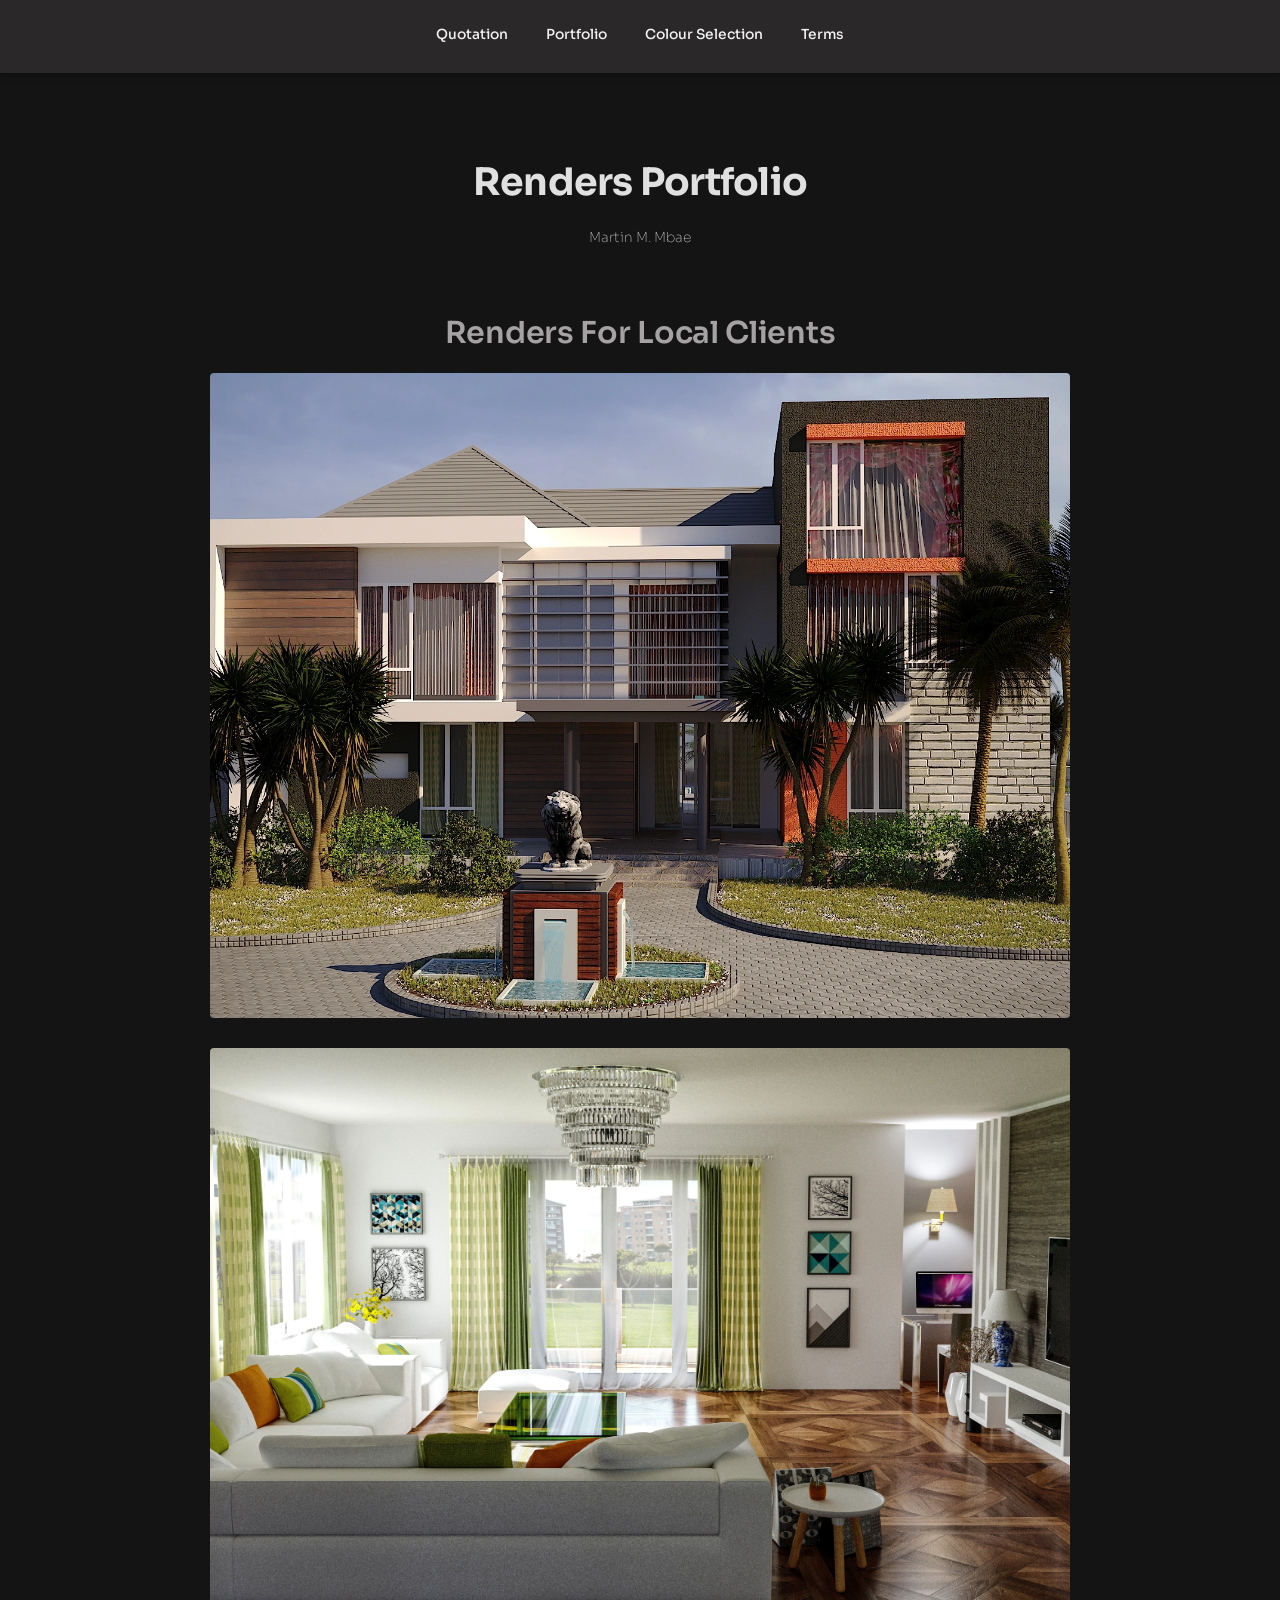
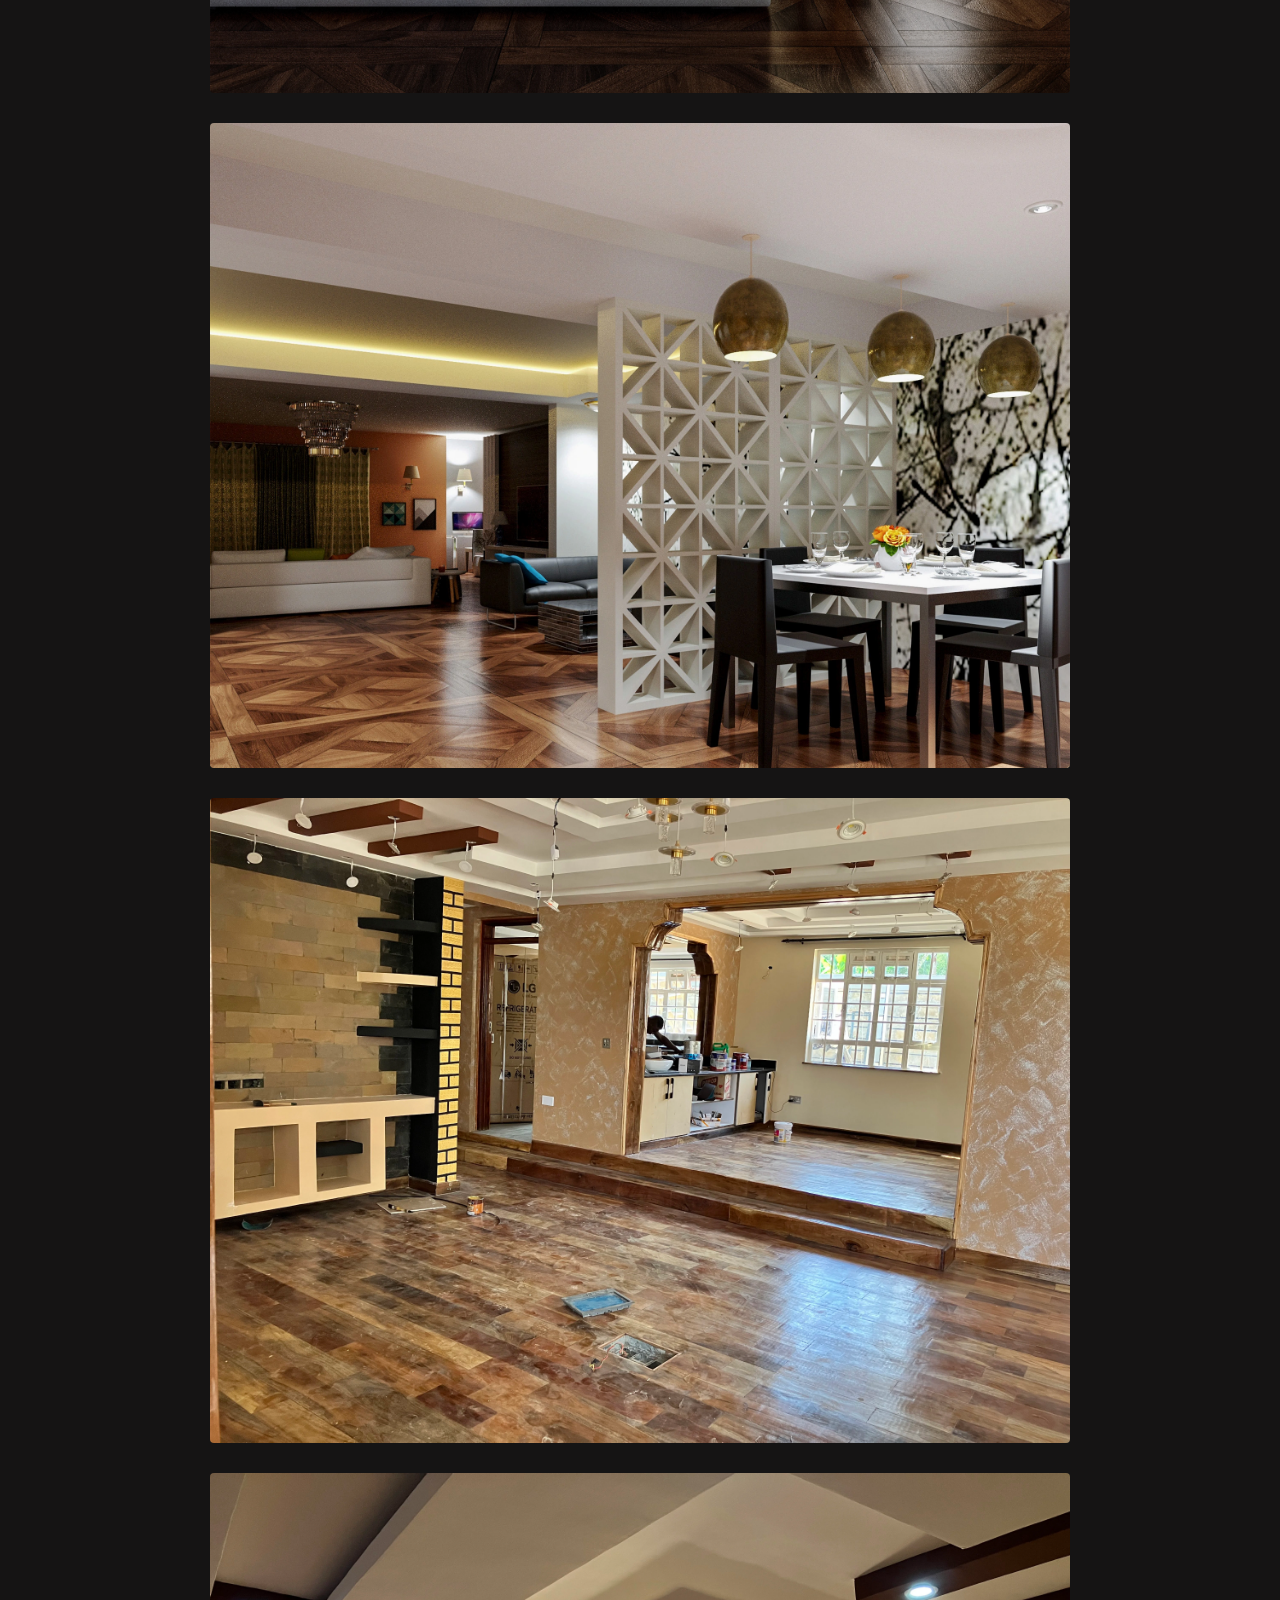
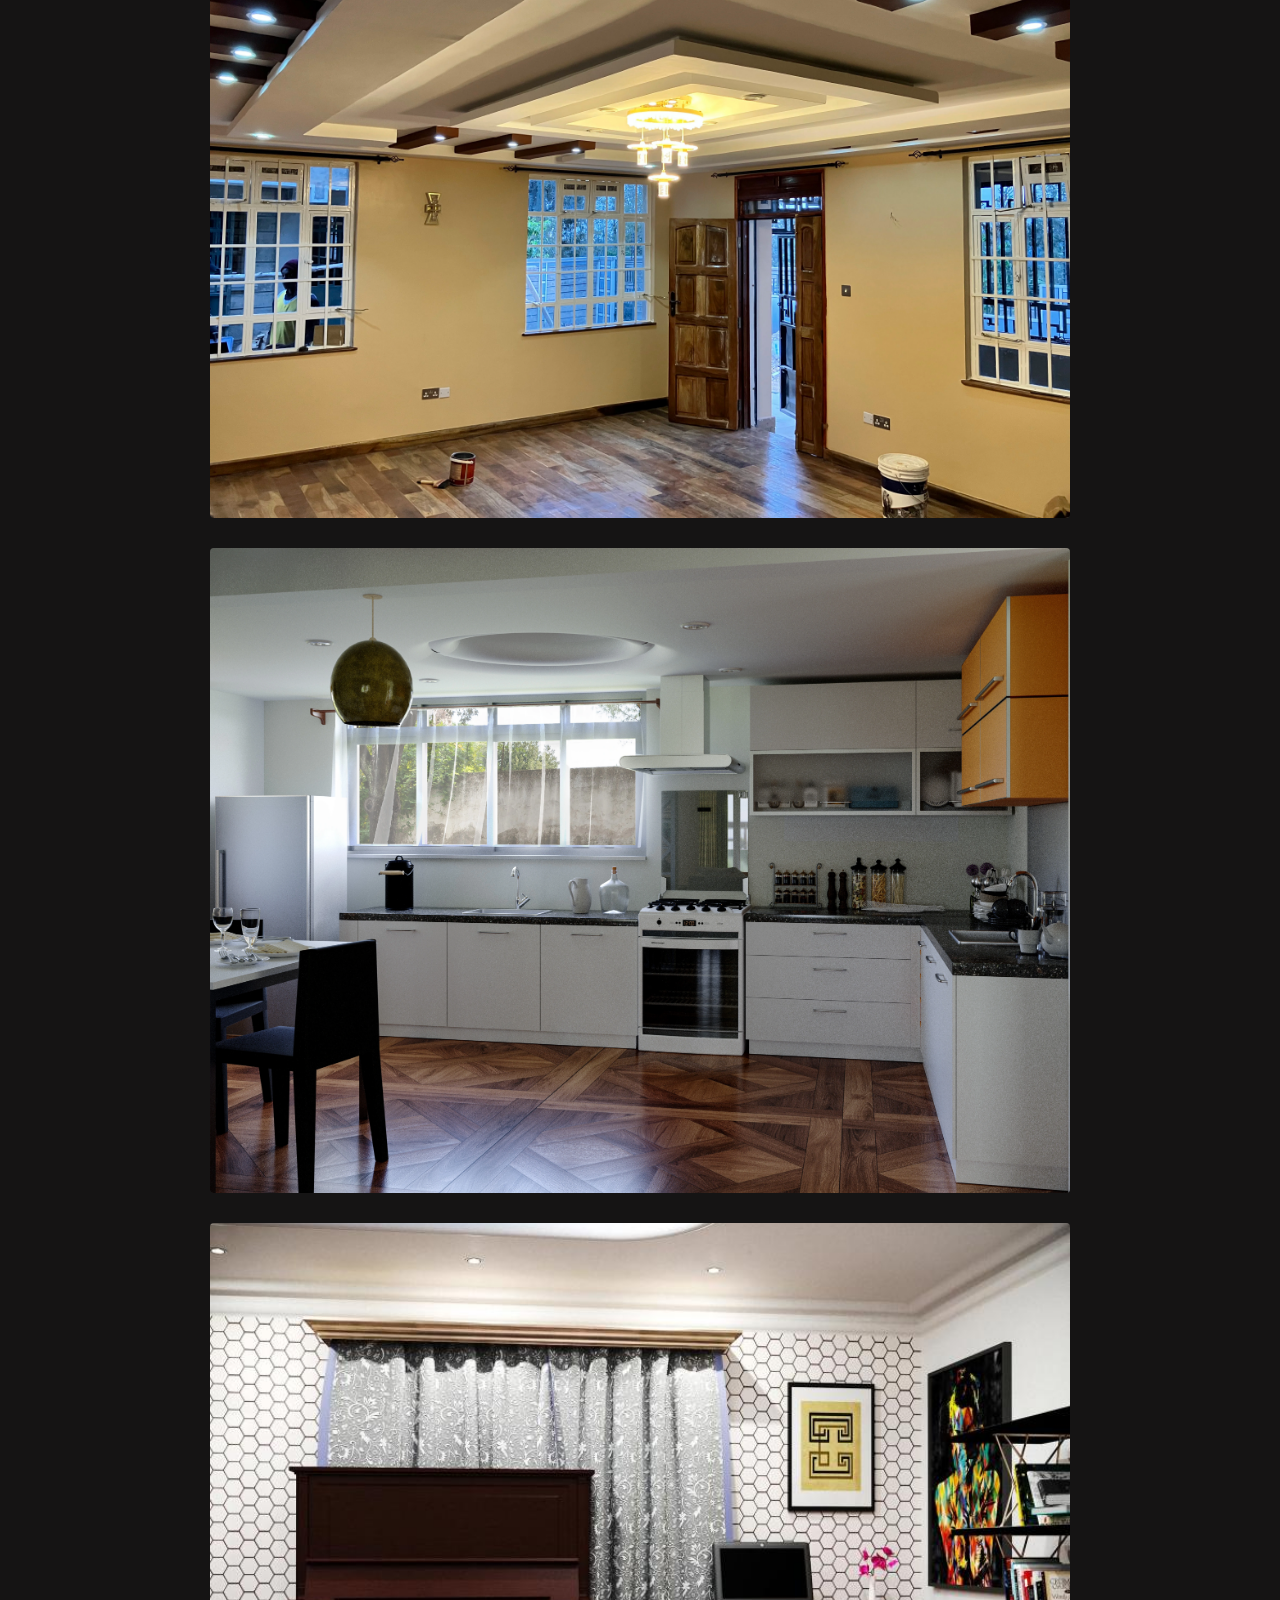
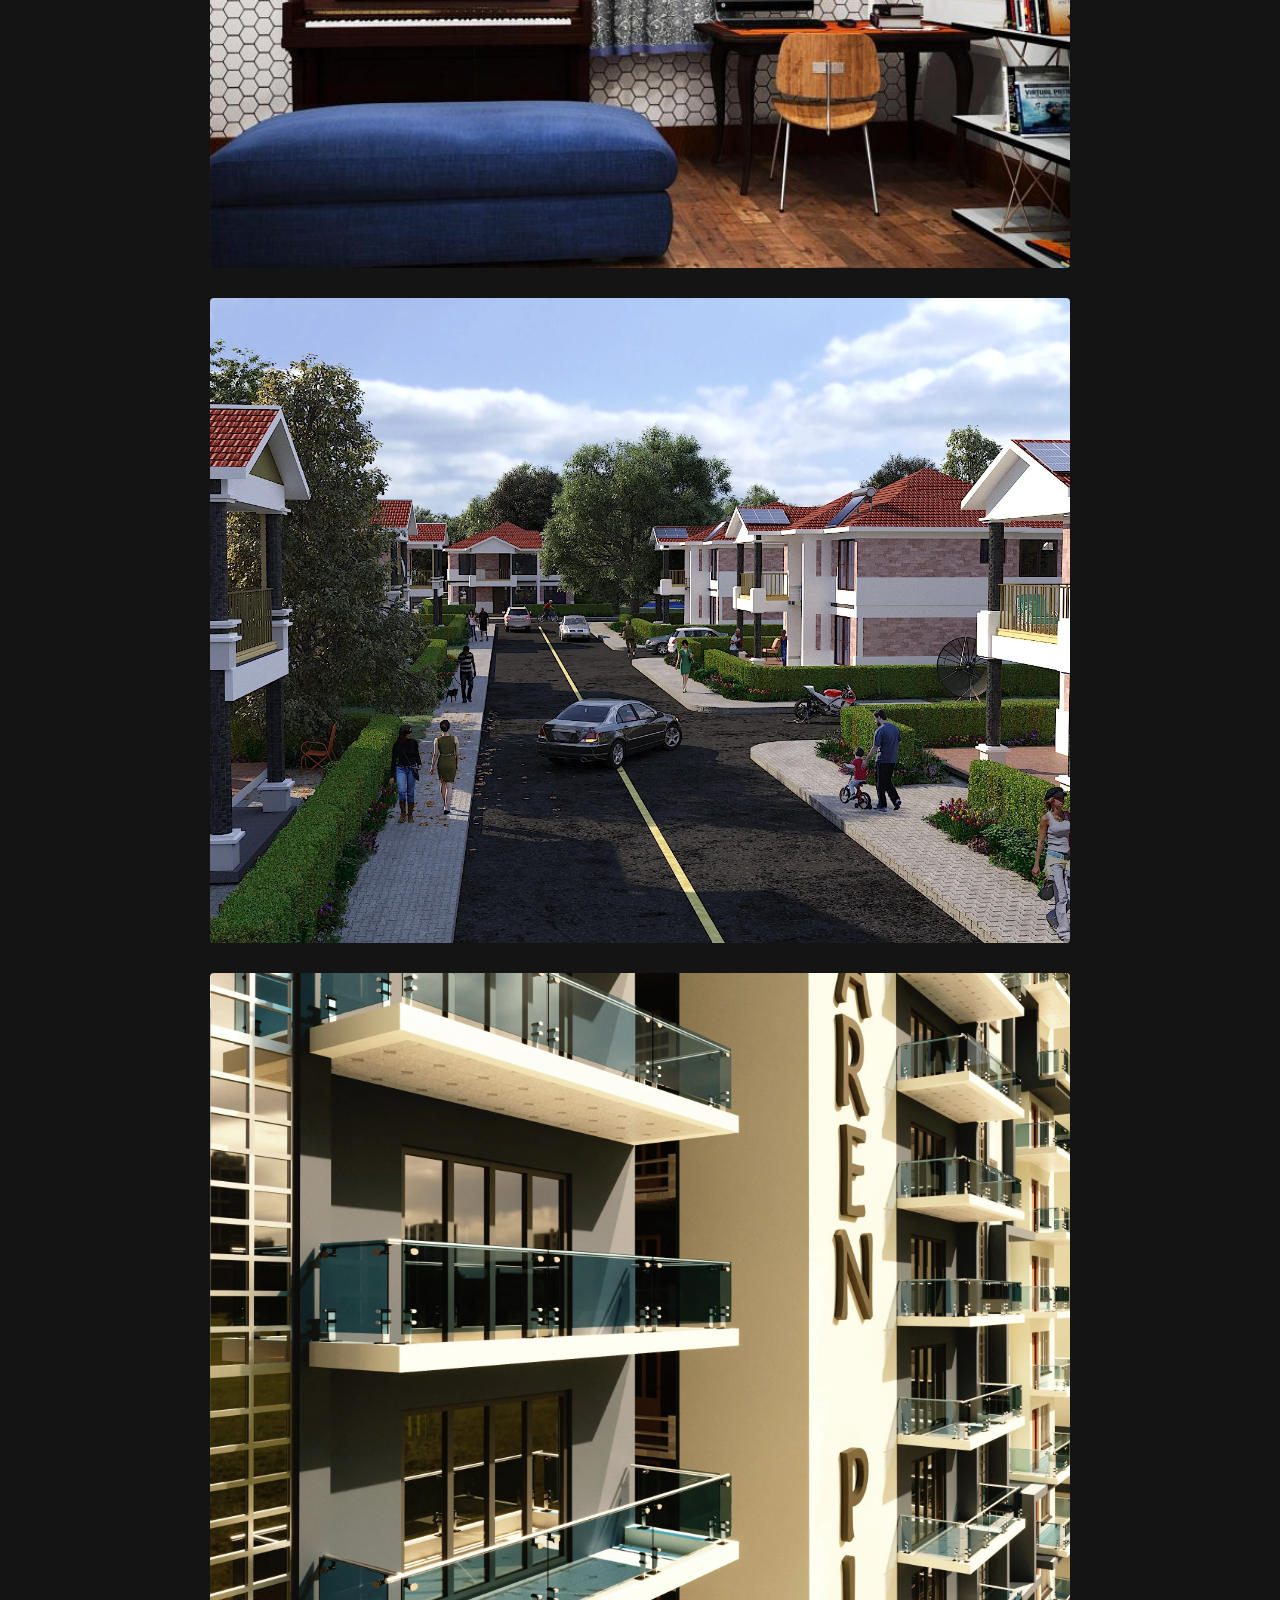
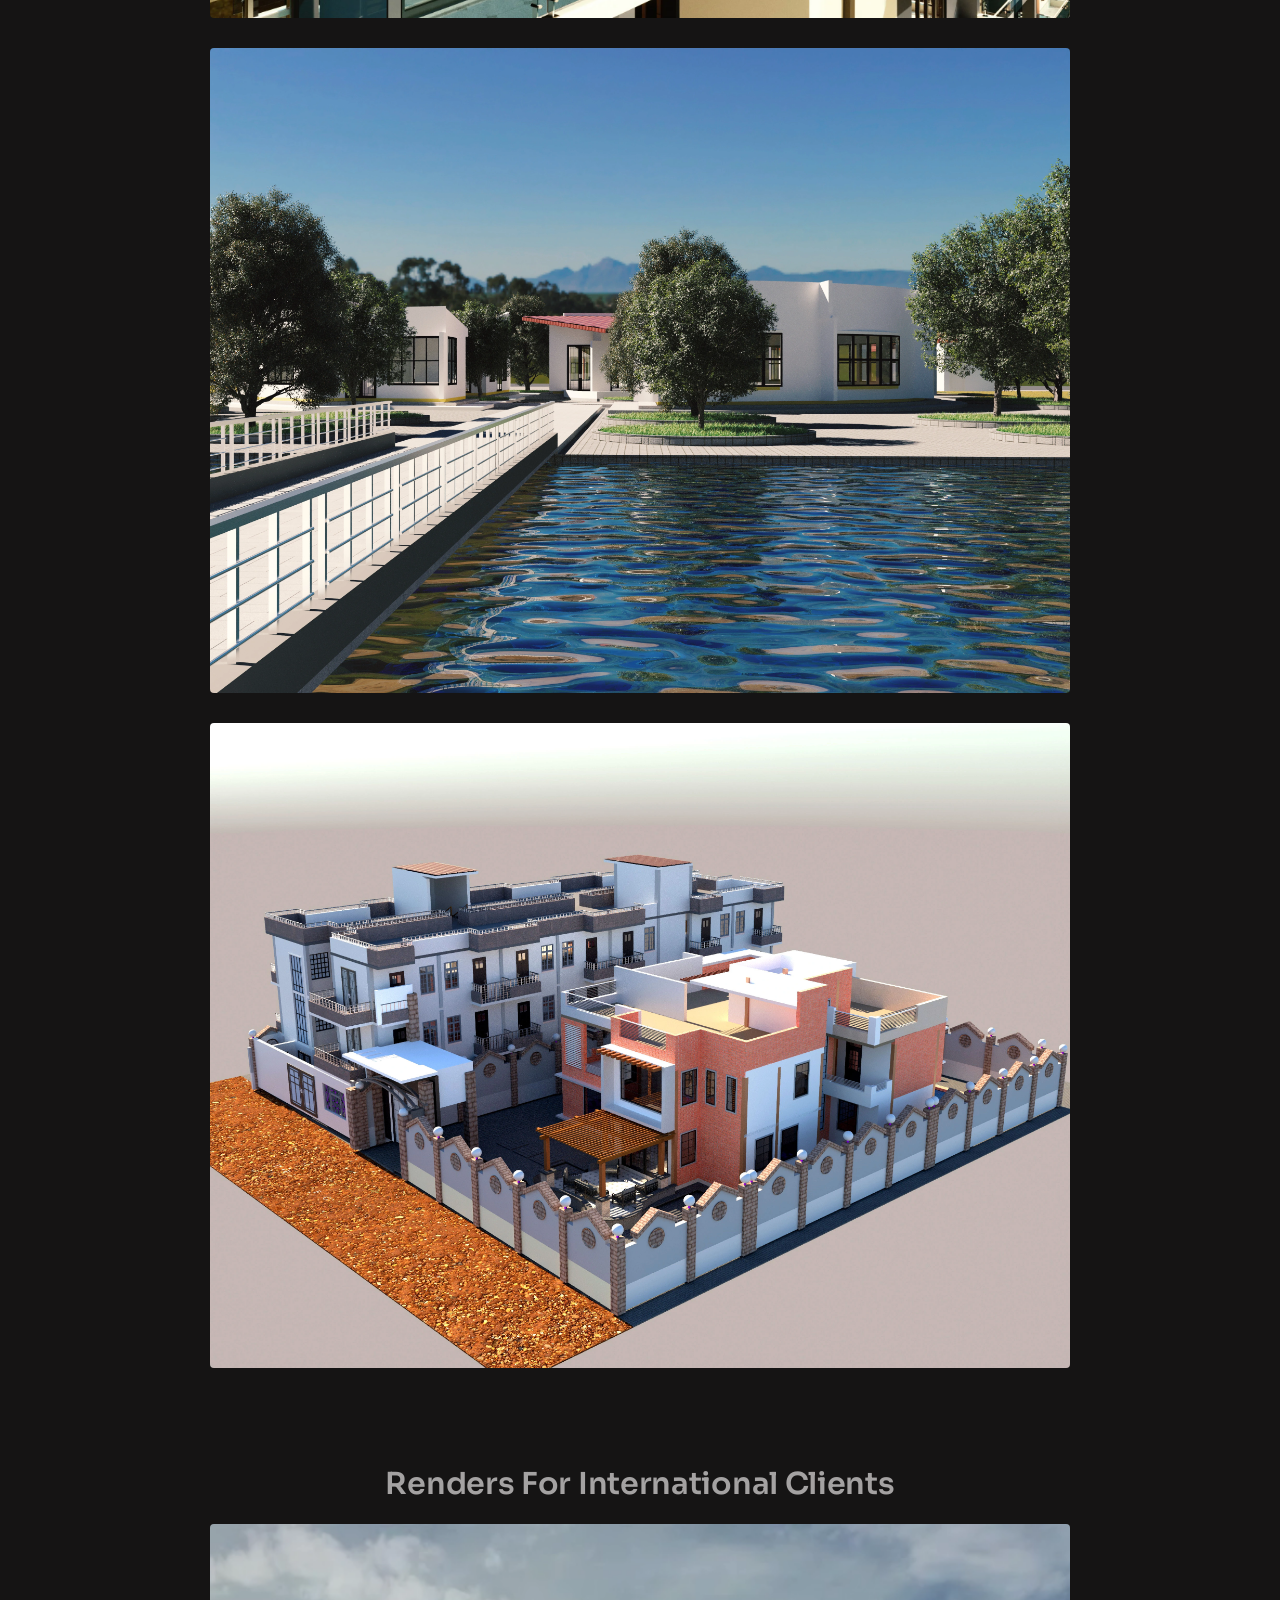
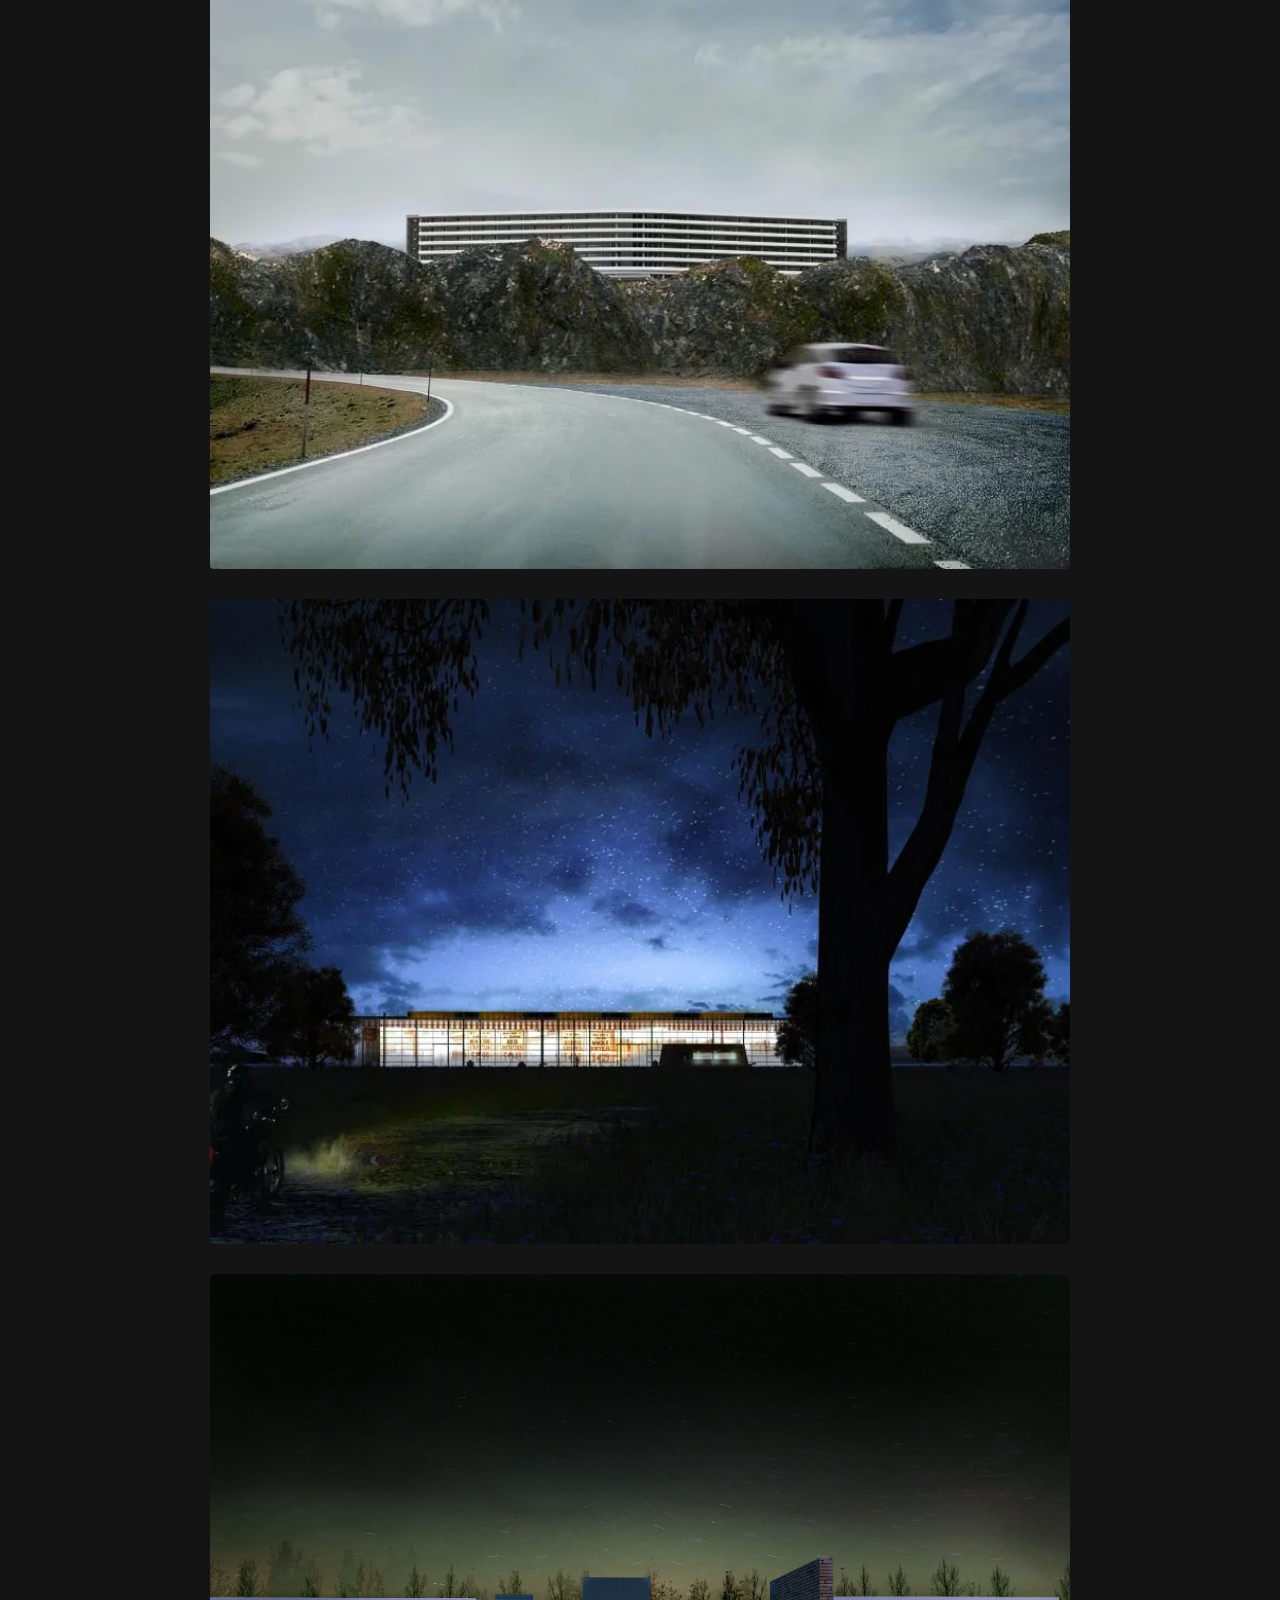
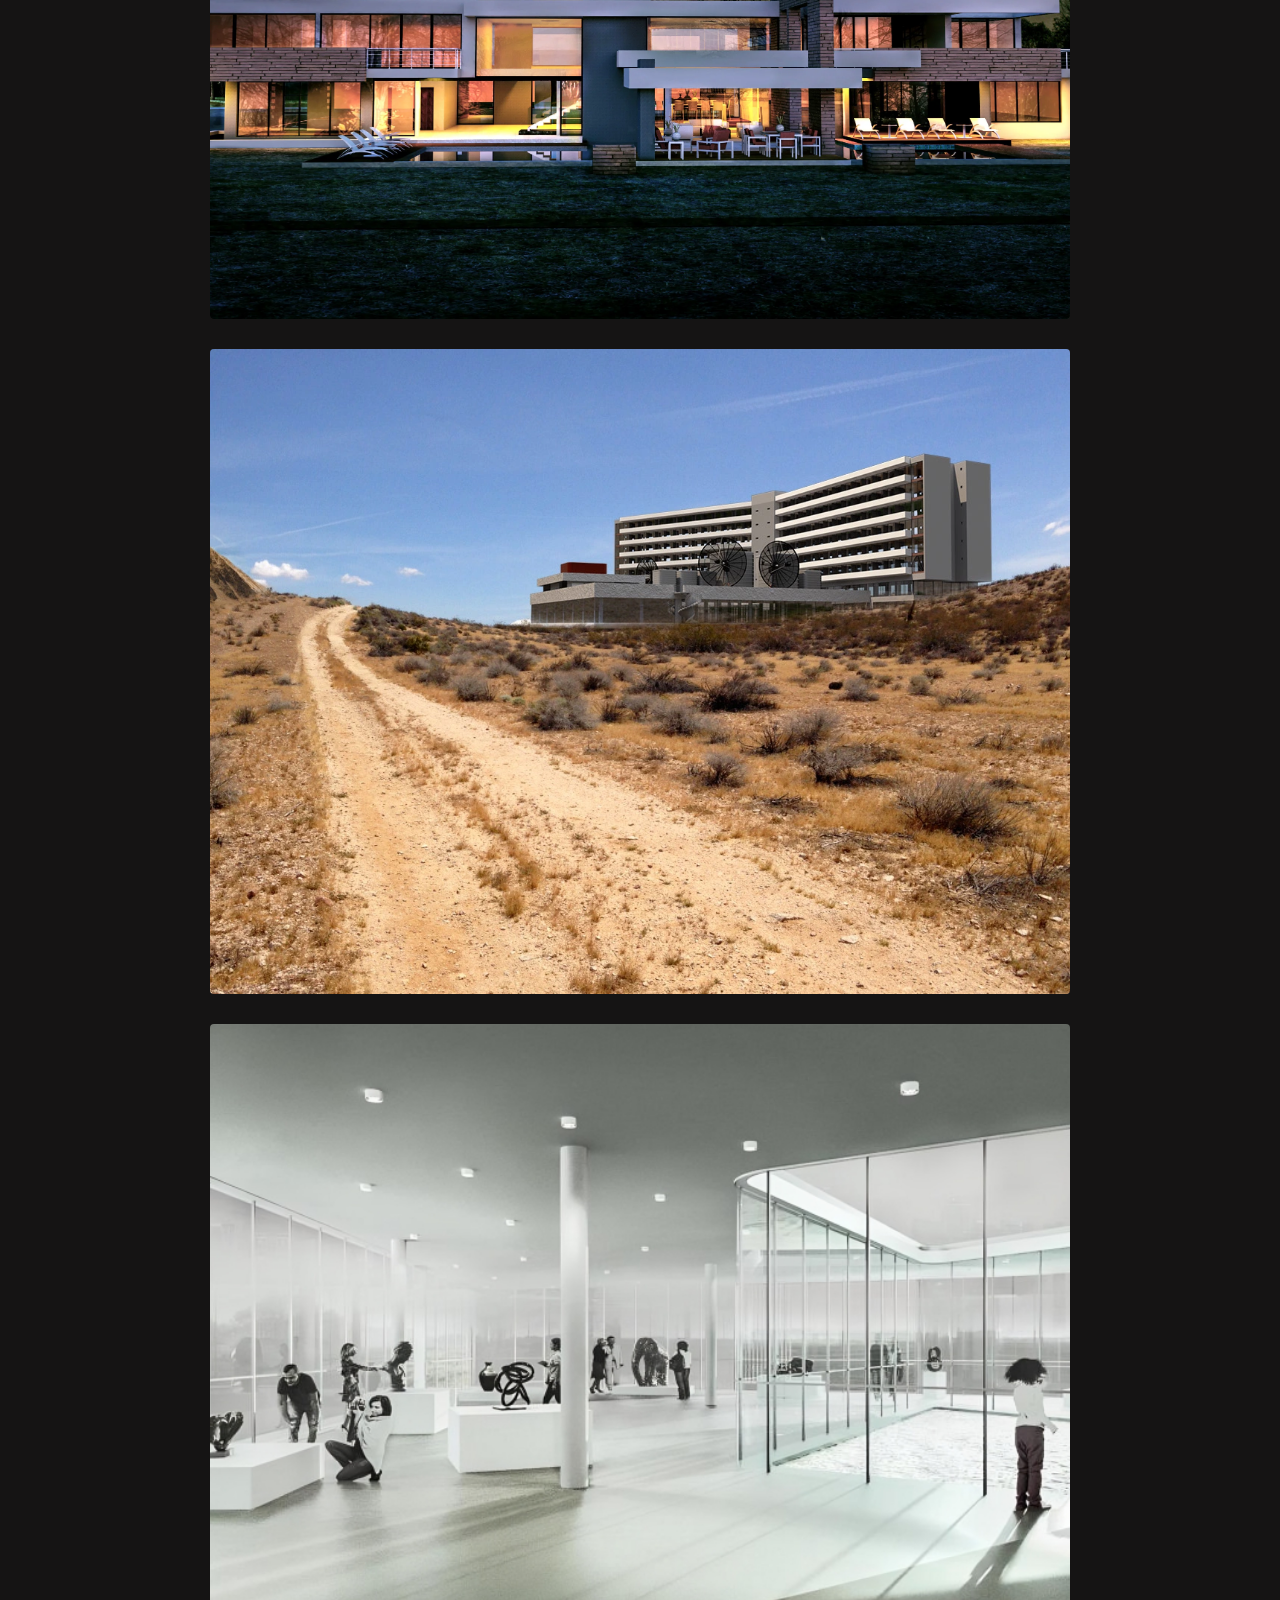
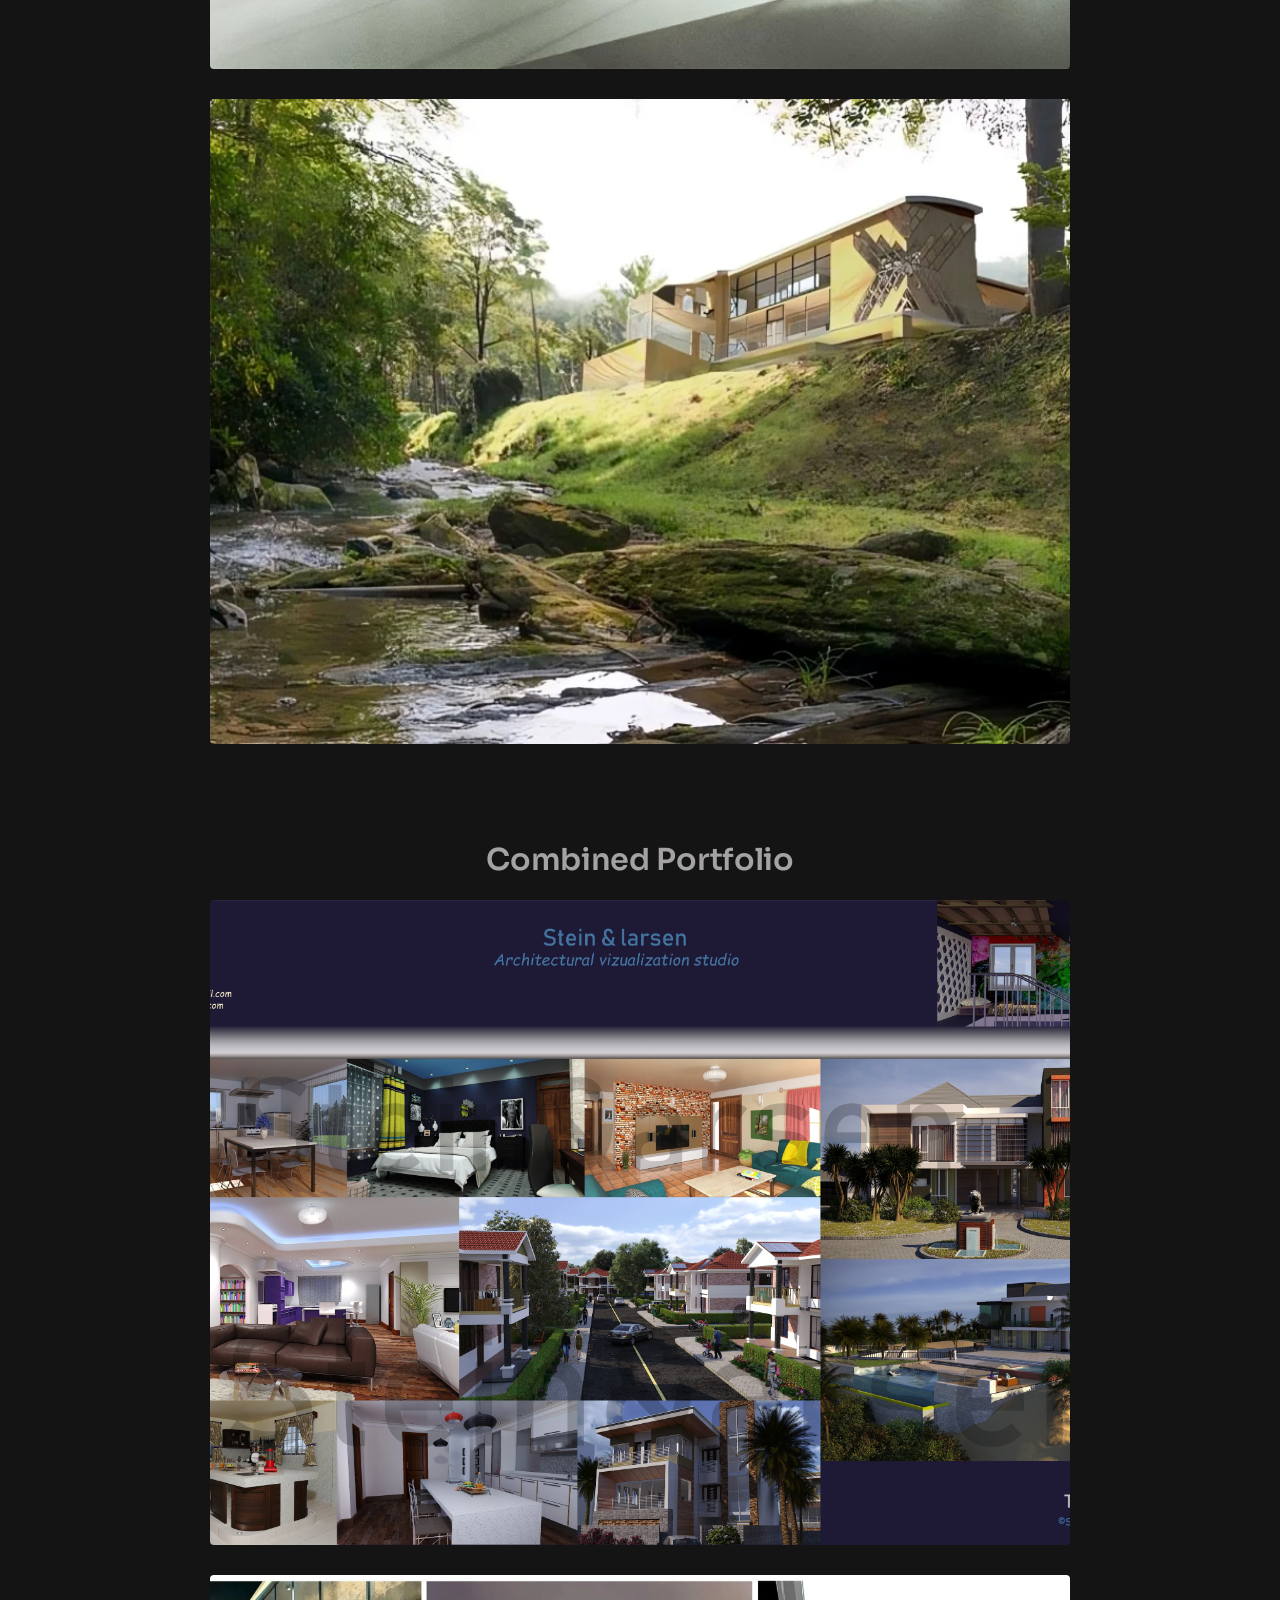
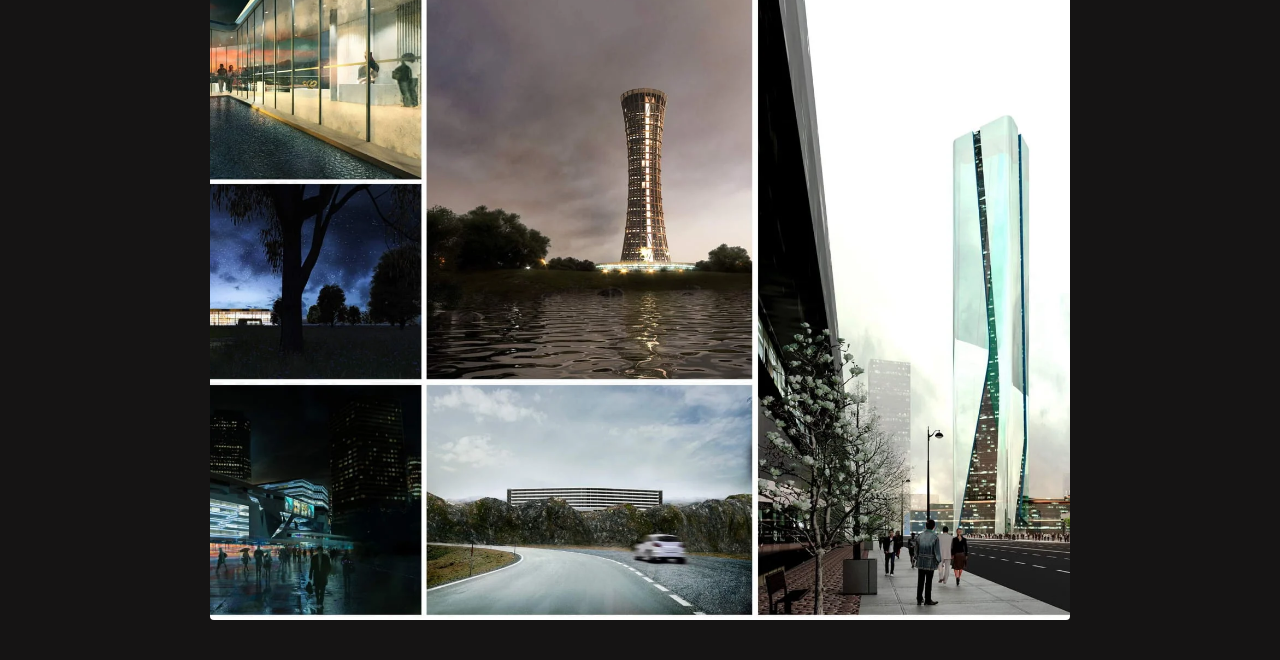
==== commit c6184be0: "Change scripts to module" ====
--- a/index.html
+++ b/index.html
@@ -164,6 +164,6 @@
         </button>
     </div>
 
-    <script src="main.js"></script>
+    <script type="module" src="main.js"></script>
 </body>
 </html>
--- a/styles.css
+++ b/styles.css
@@ -22,7 +22,6 @@
    --nt-700: #2a2828;
    --nt-800: #151414;
 
-
    --p-050: #faece8;
    --p-50: #f5d8d1;
    --p-100: #ebb2a4;
@@ -33,6 +32,41 @@
    --p-600: #7b2510;
    --p-700: #52190b;
    --p-800: #290c05;
+
+   --s-050: #e6f3f2;
+   --s-50:  #cce7e5;
+   --s-100: #99cfcb;
+   --s-200: #66b7b2;
+   --s-300: #339f98;
+   --s-400: #00877f;
+   --s-500: #006b63;
+   --s-600: #005047;
+   --s-700: #00352f;
+   --s-800: #001a17;
+
+   --n-50: #f7f7f7;
+   --n-100: #e4e4e4;
+   --n-200: #c8c8c8;
+   --n-300: #a8a8a8;
+   --n-400: #7a7a7a;
+
+   --success-50: #e6f4ec;
+   --success-100: #b8e0c9;
+   --success-200: #7fc89d;
+   --success-300: #47b071;
+   --success-400: #1f8f4d;
+
+   --warning-050: #fff9e6;
+   --warning-100: #ffe999;
+   --warning-200: #ffd366;
+   --warning-300: #ffb733;
+   --warning-400: #e68a00;
+
+   --error-050: #fdeaea;
+   --error-100: #f5b8b8;
+   --error-200: #eb7f7f;
+   --error-300: #e04747;
+   --error-400: #b81f1f;
  }
 
  h1 {
@@ -655,4 +689,412 @@
    margin-bottom: 0.5rem;
    font-size: clamp(1.1rem, 0.95rem + 0.25vw, 1.8rem);
    line-height: 1.55;
+}
+
+/* ===== Colour Selection ===== */
+.colour-select-section {
+   display: flex;
+   flex-direction: column;
+   align-items: center;
+   justify-content: center;
+   margin-bottom: clamp(3rem, 5vw, 5rem);
+   padding-bottom: clamp(2rem, 3vw, 3rem);
+   border-bottom: 2px solid var(--nt-600);
+}
+
+.section-title {
+   color: var(--p-100);
+   margin-bottom: clamp(1.5rem, 3vw, 2.5rem);
+   font-weight: 600;
+}
+
+.materials-grid {
+   display: grid;
+   grid-template-columns: 1fr;
+   gap: clamp(1.5rem, 3vw, 2.5rem);
+}
+
+/* Tablet: 2 columns */
+@media (min-width: 481px) and (max-width: 767px) {
+   .materials-grid {
+      grid-template-columns: repeat(2, 1fr);
+   }
+}
+
+/* Small Desktop: 3 columns */
+@media (min-width: 768px) and (max-width: 1023px) {
+   .materials-grid {
+      grid-template-columns: repeat(3, 1fr);
+   }
+}
+
+/* Large Desktop: 4 columns */
+@media (min-width: 1024px) {
+   .materials-grid {
+      grid-template-columns: repeat(3, 1fr);
+   }
+}
+
+/* Material Container */
+.material-cont {
+   display: flex;
+   flex-direction: column;
+   background-color: var(--nt-700);
+   border-radius: 0.8rem;
+   overflow: hidden;
+   transition: transform 0.3s ease, box-shadow 0.3s ease;
+   border: 2px solid var(--nt-600);
+}
+
+.material-cont:hover {
+   transform: translateY(-4px);
+   box-shadow: 0 8px 16px rgba(0, 0, 0, 0.4);
+   border-color: var(--nt-500);
+}
+
+.material-image {
+   width: 100%;
+   aspect-ratio: 1 / 1;
+   object-fit: cover;
+   display: block;
+}
+
+.material-name-cont {
+   display: flex;
+   flex-direction: column;
+   align-items: center;
+   justify-content: space-between;
+   padding: clamp(1.6rem, 2vw, 2rem);
+   gap: 1.6rem;
+   background-color: var(--nt-600);
+}
+
+.material-name {
+   font-size: clamp(1rem, 1.5vw, 1.3rem);
+   color: var(--nt-100);
+   flex: 1;
+   word-break: break-word;
+}
+
+/* Add Button (Success Colors) */
+.material-add-btn {
+   padding: 0.6rem 1.2rem;
+   height: 3.2rem;
+   width: 8rem;
+   background-color: var(--s-500);
+   color: var(--nt-50);
+   border-radius: 0.4rem;
+   border: 1px solid var(--nt-300);
+   font-weight: 600;
+   font-size: clamp(1.2rem, 1.2vw, 1.3rem);
+   transition: all 0.2s ease;
+   white-space: nowrap;
+   flex-shrink: 0;
+}
+
+.material-add-btn:hover {
+   background-color: var(--s-500);
+   transform: scale(1.05);
+}
+
+.material-add-btn:active {
+   transform: scale(0.98);
+}
+
+/* Selected Colors Section */
+.colour-selected-section {
+   display: flex;
+   flex-direction: column;
+   align-items: center;
+   margin-top: clamp(2rem, 3vw, 3rem);
+}
+
+.selected-materials-container {
+   display: grid;
+   grid-template-columns: 1fr;
+   gap: clamp(1.5rem, 3vw, 2.5rem);
+   min-height: 150px;
+}
+
+/* Tablet: 2 columns */
+@media (min-width: 481px) and (max-width: 767px) {
+   .selected-materials-container {
+      grid-template-columns: repeat(2, 1fr);
+   }
+}
+
+/* Small Desktop: 3 columns */
+@media (min-width: 768px) and (max-width: 1023px) {
+   .selected-materials-container {
+      grid-template-columns: repeat(3, 1fr);
+   }
+}
+
+/* Large Desktop: 3 columns */
+@media (min-width: 1024px) {
+   .selected-materials-container {
+      grid-template-columns: repeat(3, 1fr);
+   }
+}
+
+.empty-state-message {
+   width: 100%;
+   text-align: center;
+   color: var(--nt-300);
+   font-style: italic;
+   padding: clamp(2rem, 4vw, 3rem);
+   font-size: clamp(1.1rem, 1.5vw, 1.4rem);
+}
+
+.empty-state-link {
+   color: var(--s-400);
+   text-decoration: none;
+   font-weight: 600;
+   transition: color 0.2s ease;
+   display: inline;
+}
+
+.empty-state-link:hover {
+   color: var(--s-300);
+   text-decoration: underline;
+}
+
+/* Selected Material Container */
+.selected-material-cont {
+   display: flex;
+   flex-direction: column;
+   background-color: var(--nt-700);
+   border-radius: 0.8rem;
+   overflow: hidden;
+   transition: transform 0.3s ease, box-shadow 0.3s ease;
+   border: 2px solid var(--nt-600);
+}
+
+.selected-material-cont:hover {
+   transform: translateY(-4px);
+   box-shadow: 0 8px 16px rgba(0, 0, 0, 0.4);
+   border-color: var(--s-300);
+}
+
+.selected-material-image {
+   width: 100%;
+   aspect-ratio: 1 / 1;
+   object-fit: cover;
+   display: block;
+}
+
+.selected-material-name-cont {
+   display: flex;
+   flex-direction: column;
+   align-items: center;
+   justify-content: space-between;
+   padding: clamp(1.6rem, 2vw, 2rem);
+   gap: 2rem;
+   background-color: var(--nt-600);
+}
+
+.selected-material-name {
+   font-size: clamp(1rem, 1.5vw, 1.3rem);
+   color: var(--nt-100);
+   flex: 1;
+   word-break: break-word;
+}
+
+/* Remove Button (Error Colors) */
+.material-remove-btn {
+   padding: 0.6rem 1.2rem;
+   height: 3.2rem;
+   width: 8rem;
+   background-color: var(--p-500);
+   color: var(--nt-50);
+   border-radius: 0.4rem;
+   font-weight: 600;
+   font-size: clamp(0.9rem, 1.2vw, 1.1rem);
+   transition: all 0.2s ease;
+   white-space: nowrap;
+   flex-shrink: 0;
+}
+
+.material-remove-btn:hover {
+   background-color: var(--error-300);
+   transform: scale(1.05);
+}
+
+.material-remove-btn:active {
+   transform: scale(0.98);
+}
+
+/* Key Modal */
+.modal-overlay {
+   position: fixed;
+   top: 0;
+   left: 0;
+   width: 100%;
+   height: 100%;
+   background-color: rgba(0, 0, 0, 0.7);
+   display: flex;
+   justify-content: center;
+   align-items: center;
+   z-index: 1000;
+}
+
+.modal-content {
+   background-color: var(--nt-700);
+   border-radius: 0.8rem;
+   padding: clamp(2rem, 4vw, 3rem);
+   max-width: 400px;
+   width: 90%;
+   box-shadow: 0 12px 32px rgba(0, 0, 0, 0.5);
+   border: 2px solid var(--nt-600);
+}
+
+.modal-content h3 {
+   margin: 0 0 1.5rem 0;
+   color: var(--p-100);
+   font-size: clamp(1.4rem, 2vw, 1.8rem);
+}
+
+.key-input {
+   width: 100%;
+   padding: 0.8rem 1rem;
+   margin-bottom: 1.5rem;
+   border: 2px solid var(--nt-600);
+   border-radius: 0.4rem;
+   background-color: var(--nt-600);
+   color: var(--nt-050);
+   font-size: 1.2rem;
+   font-family: inherit;
+   transition: border-color 0.2s ease;
+}
+
+.key-input:focus {
+   outline: none;
+   border-color: var(--p-100);
+   box-shadow: 0 0 0 3px rgba(225, 139, 118, 0.1);
+}
+
+.key-input::placeholder {
+   color: var(--nt-400);
+}
+
+.modal-buttons {
+   display: flex;
+   gap: 2rem;
+   justify-content: flex-end;
+}
+
+.btn-modal {
+   padding: 0.7rem 1.5rem;
+   border-radius: 0.4rem;
+   font-weight: 600;
+   font-size: clamp(1rem, 1.3vw, 1.2rem);
+   transition: all 0.2s ease;
+   cursor: pointer;
+}
+
+.btn-confirm {
+   background-color: var(--s-400);
+   color: var(--nt-800);
+}
+
+.btn-confirm:hover {
+   background-color: var(--s-500);
+}
+
+.btn-confirm:active {
+   transform: scale(0.98);
+}
+
+.btn-cancel {
+   background-color: var(--nt-600);
+   color: var(--nt-050);
+   border: 1px solid var(--nt-500);
+}
+
+.btn-cancel:hover {
+   background-color: var(--nt-500);
+   border-color: var(--nt-400);
+}
+
+.btn-cancel:active {
+   transform: scale(0.98);
+}
+
+/* Toast Notification */
+.toast {
+   position: fixed;
+   bottom: clamp(1.5rem, 3vw, 2.5rem);
+   right: clamp(1.5rem, 3vw, 2.5rem);
+   padding: clamp(1rem, 2vw, 1.5rem) clamp(1.5rem, 3vw, 2rem);
+   border-radius: 0.6rem;
+   font-size: clamp(1rem, 1.3vw, 1.3rem);
+   font-weight: 600;
+   z-index: 999;
+   animation: slideIn 0.3s ease forwards;
+   max-width: 300px;
+}
+
+.toast-success {
+   background-color: var(--s-400);
+   color: var(--nt-800);
+   border: 2px solid var(--s-500);
+}
+
+.toast-error {
+   background-color: var(--error-400);
+   color: var(--nt-050);
+}
+
+@keyframes slideIn {
+   from {
+      transform: translateX(400px);
+      opacity: 0;
+   }
+   to {
+      transform: translateX(0);
+      opacity: 1;
+   }
+}
+
+/* Responsive Adjustments */
+@media (max-width: 768px) {
+   .materials-grid {
+      grid-template-columns: repeat(auto-fill, minmax(200px, 1fr));
+   }
+
+   .selected-materials-container {
+      grid-template-columns: repeat(auto-fill, minmax(200px, 1fr));
+   }
+
+   .material-name-cont,
+   .selected-material-name-cont {
+      flex-direction: column;
+   }
+
+   .material-add-btn,
+   .material-remove-btn {
+      width: 100%;
+      max-width: 12rem;
+      text-align: center;
+   }
+}
+
+@media (max-width: 480px) {
+   .colour-selection-main {
+      padding: clamp(1.5rem, 3vw, 2rem) clamp(1rem, 2vw, 1.5rem);
+   }
+
+   .materials-grid,
+   .selected-materials-container {
+      grid-template-columns: repeat(auto-fill, minmax(150px, 1fr));
+      gap: 1rem;
+   }
+
+   .modal-content {
+      padding: 1.5rem;
+   }
+
+   .btn-modal {
+      width: 100%;
+   }
 }
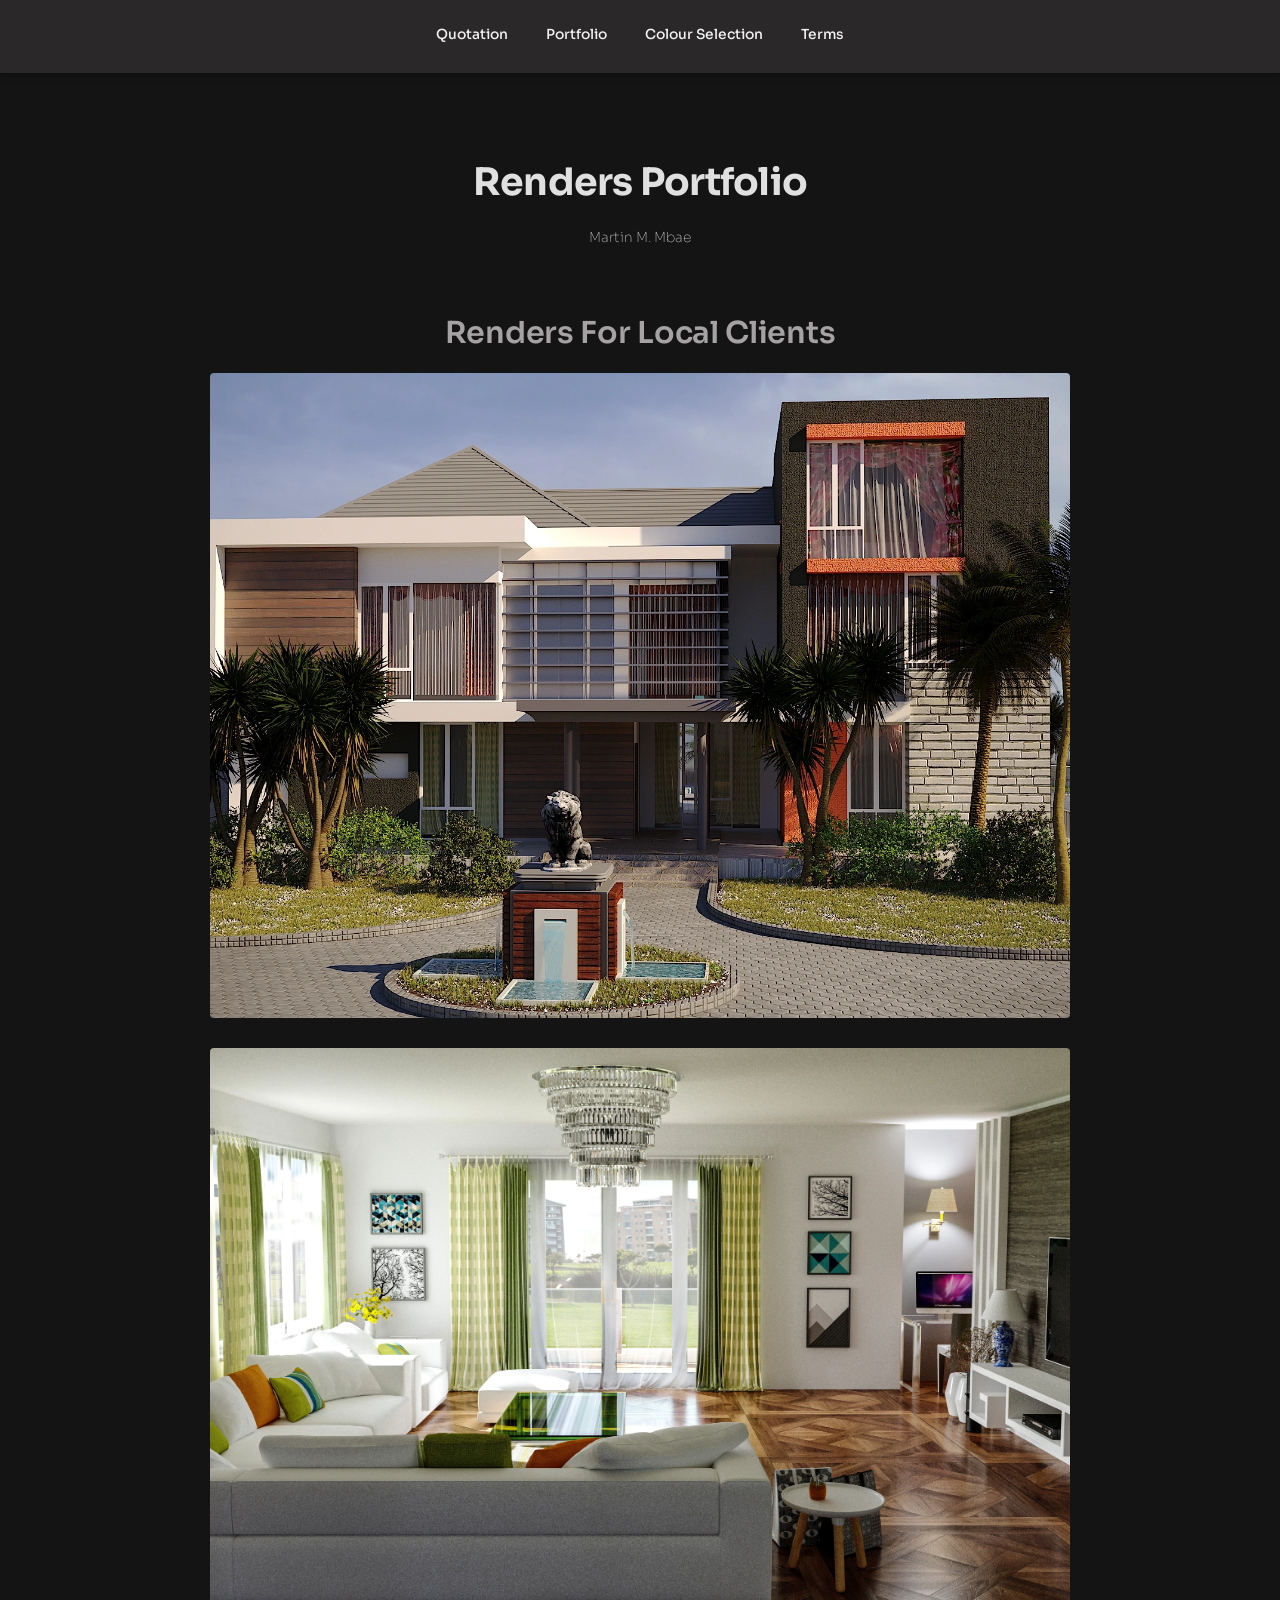
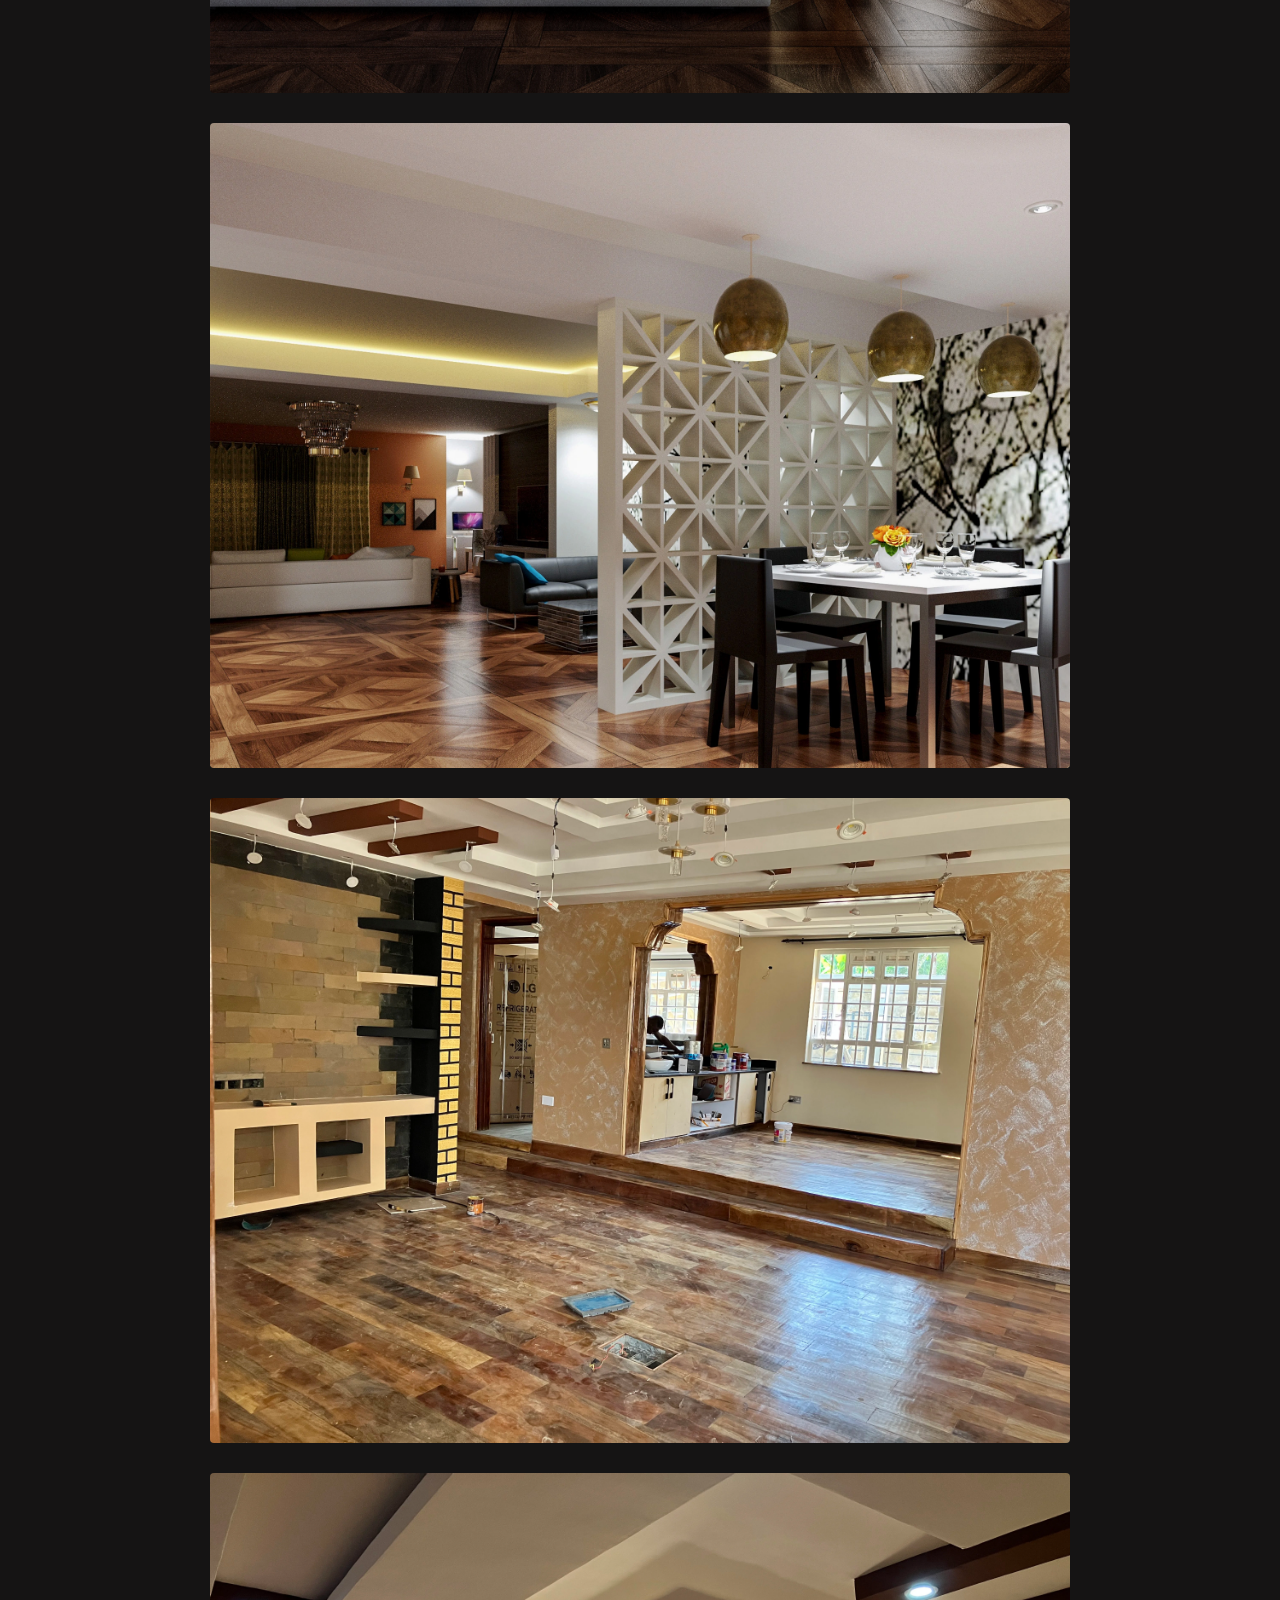
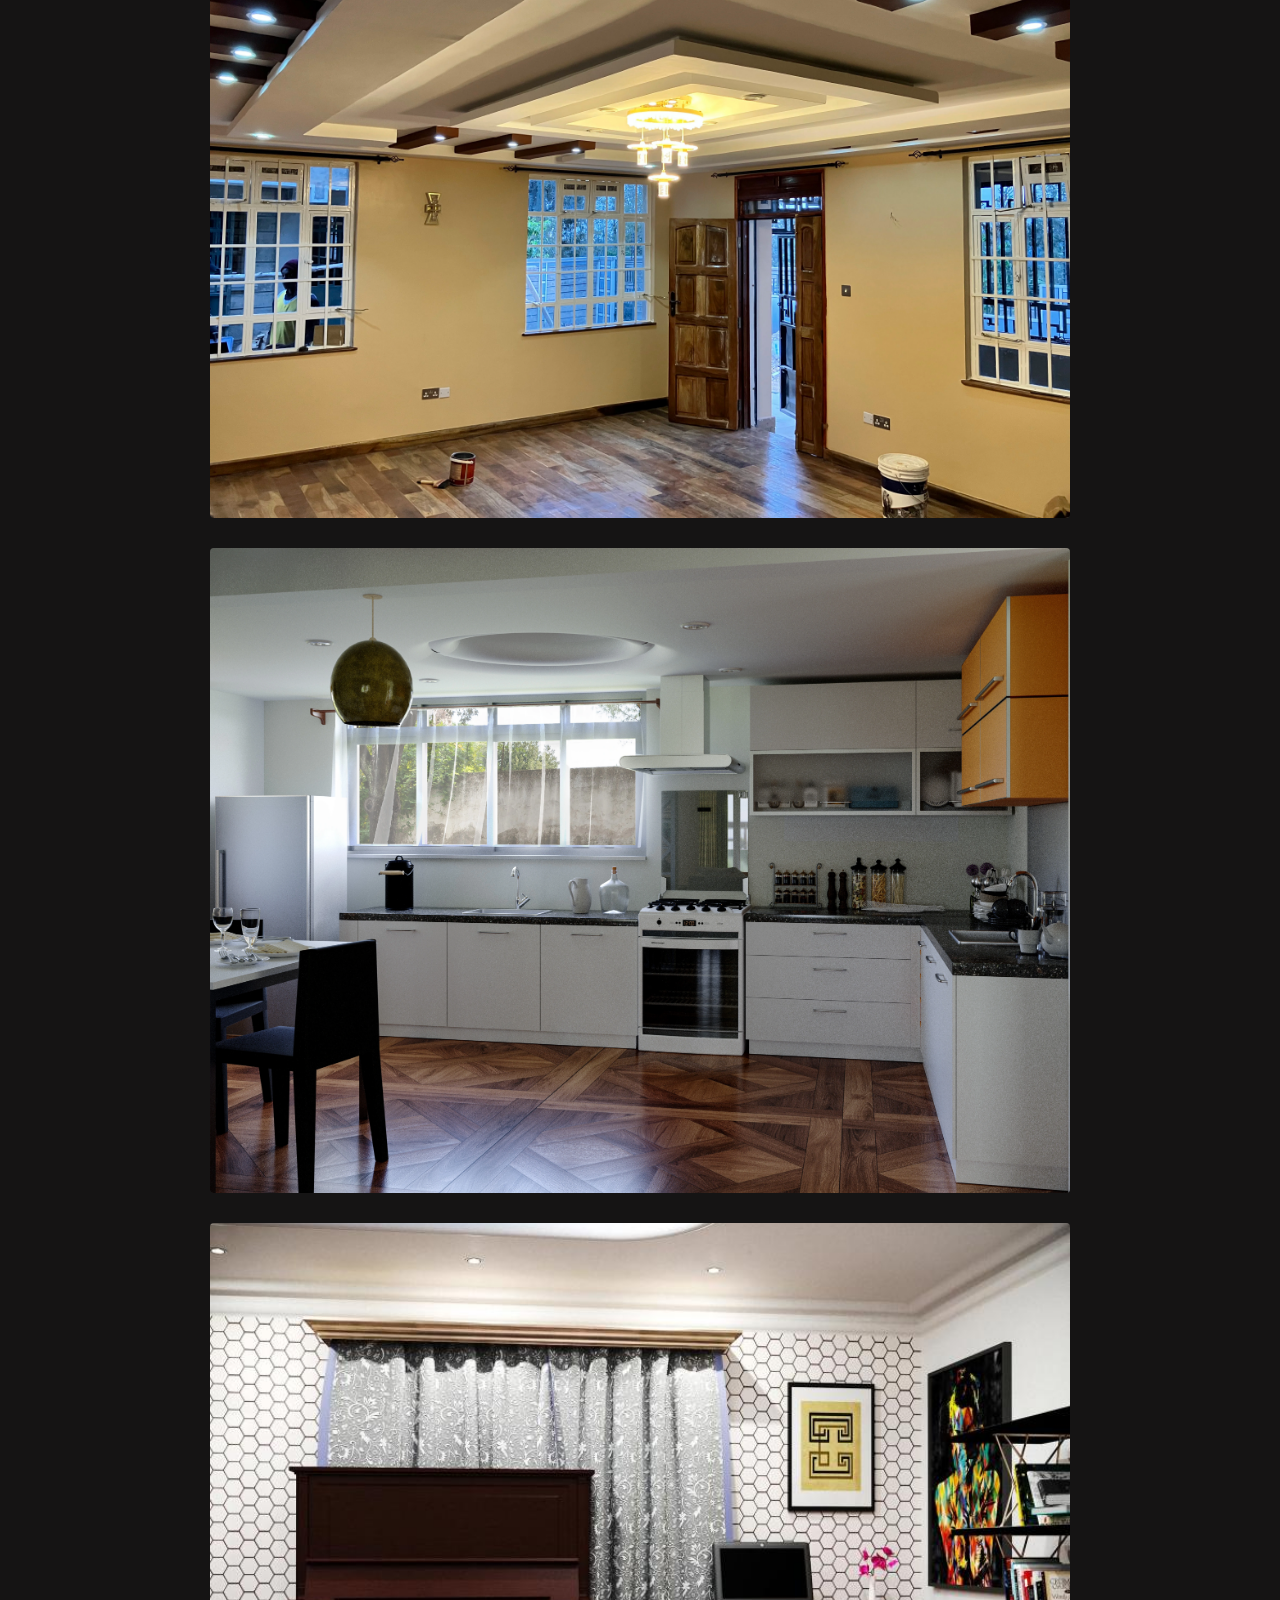
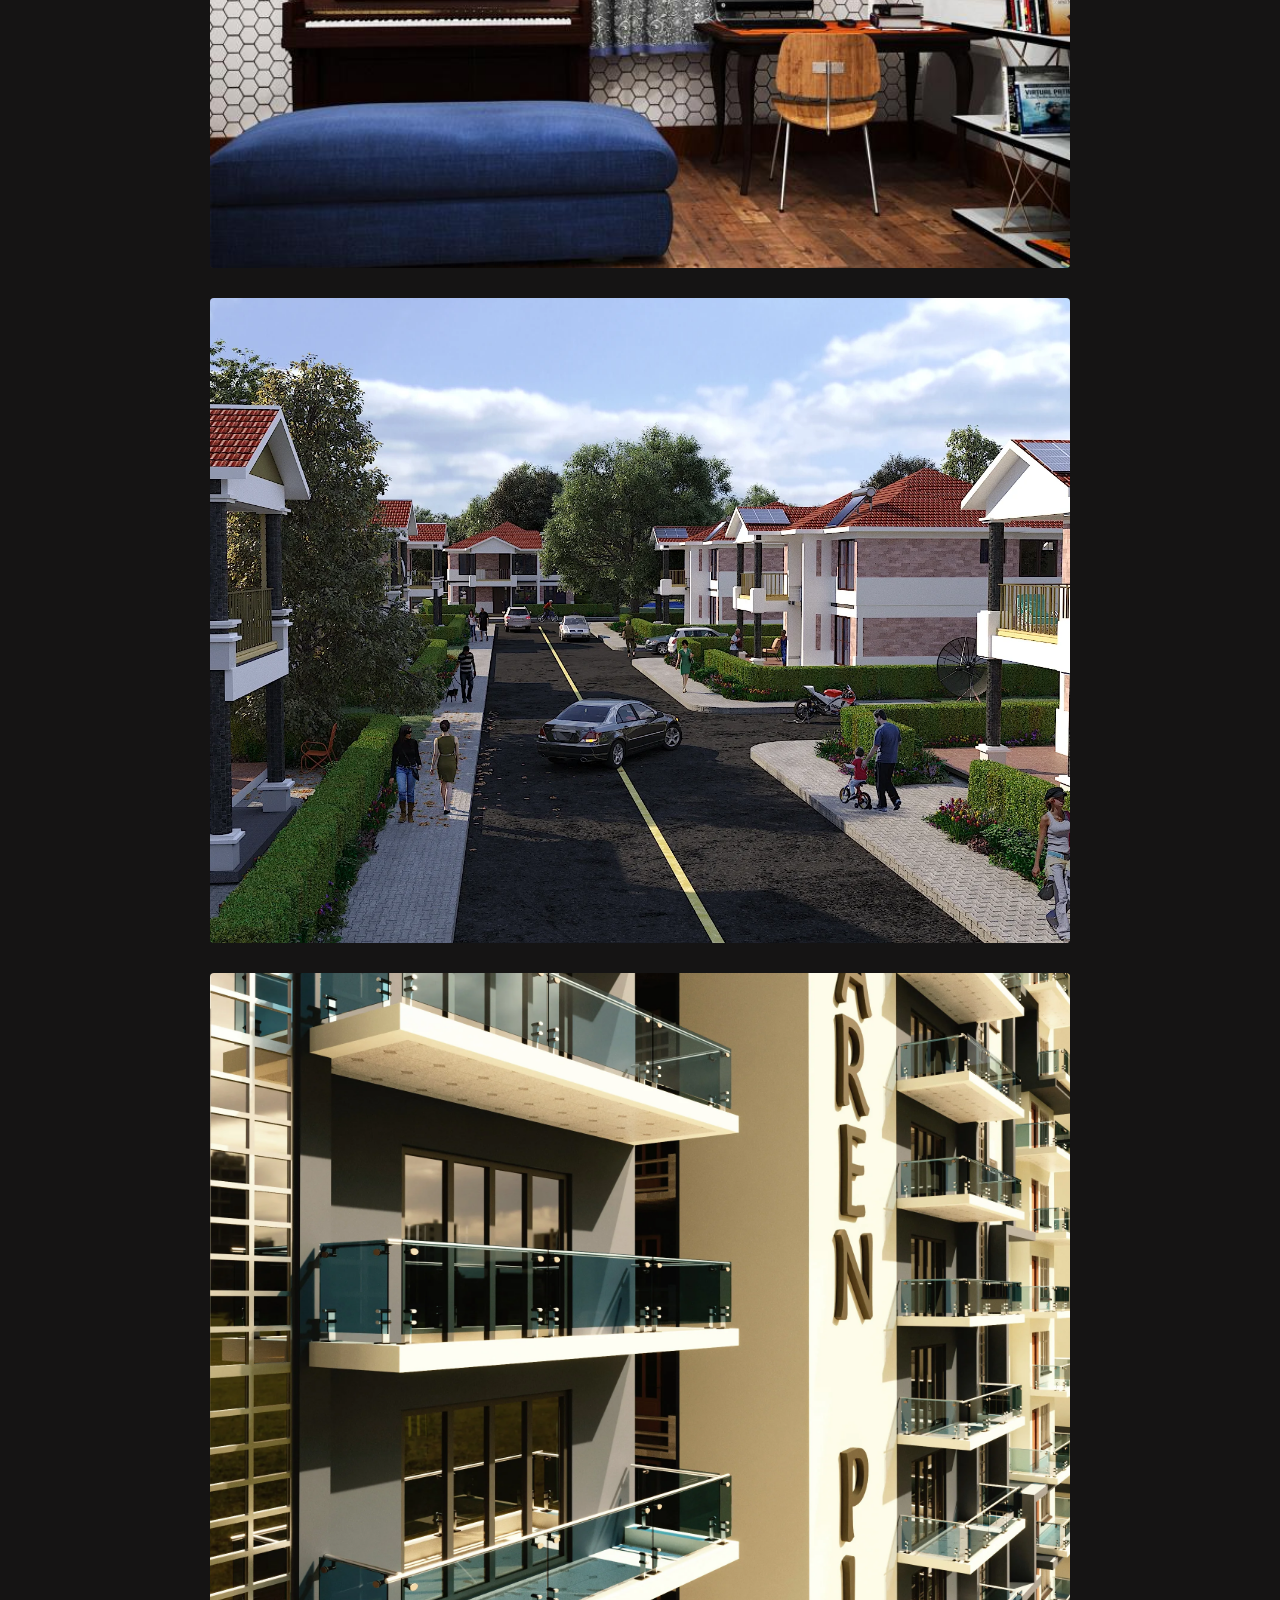
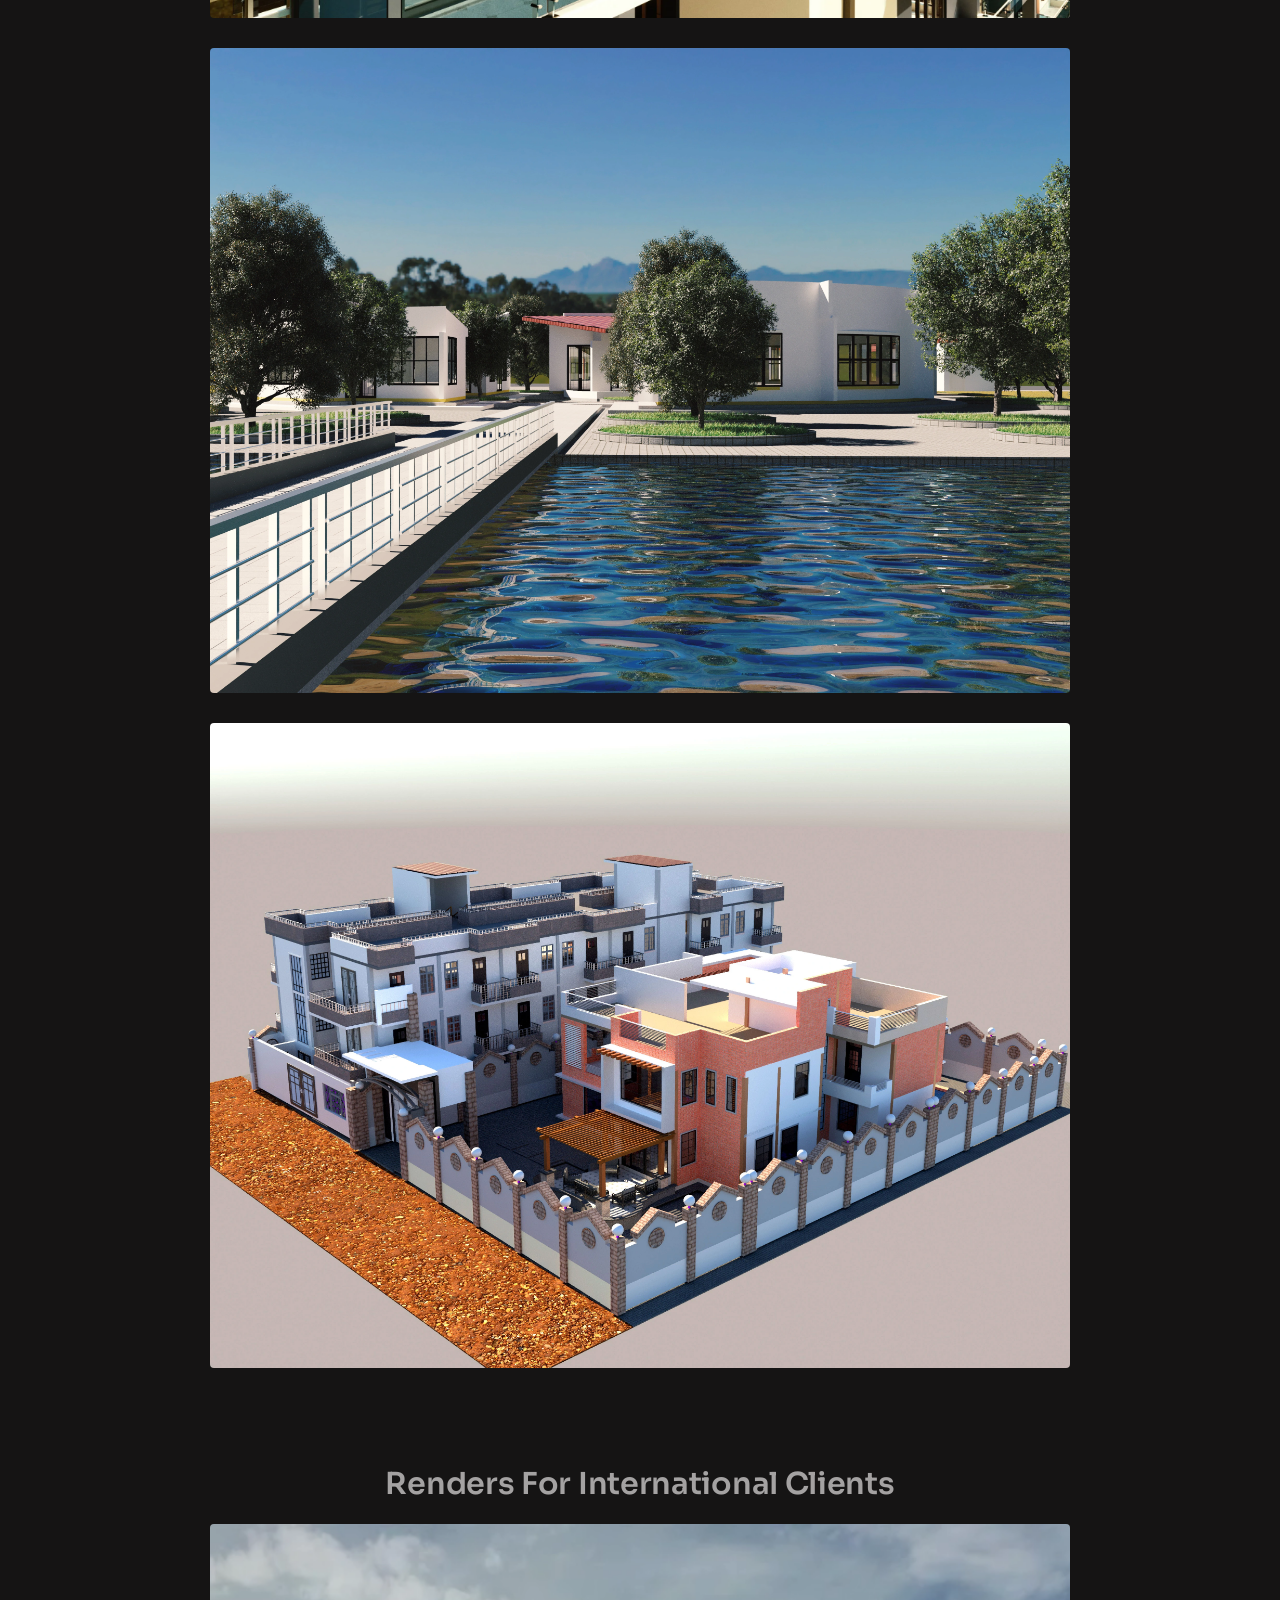
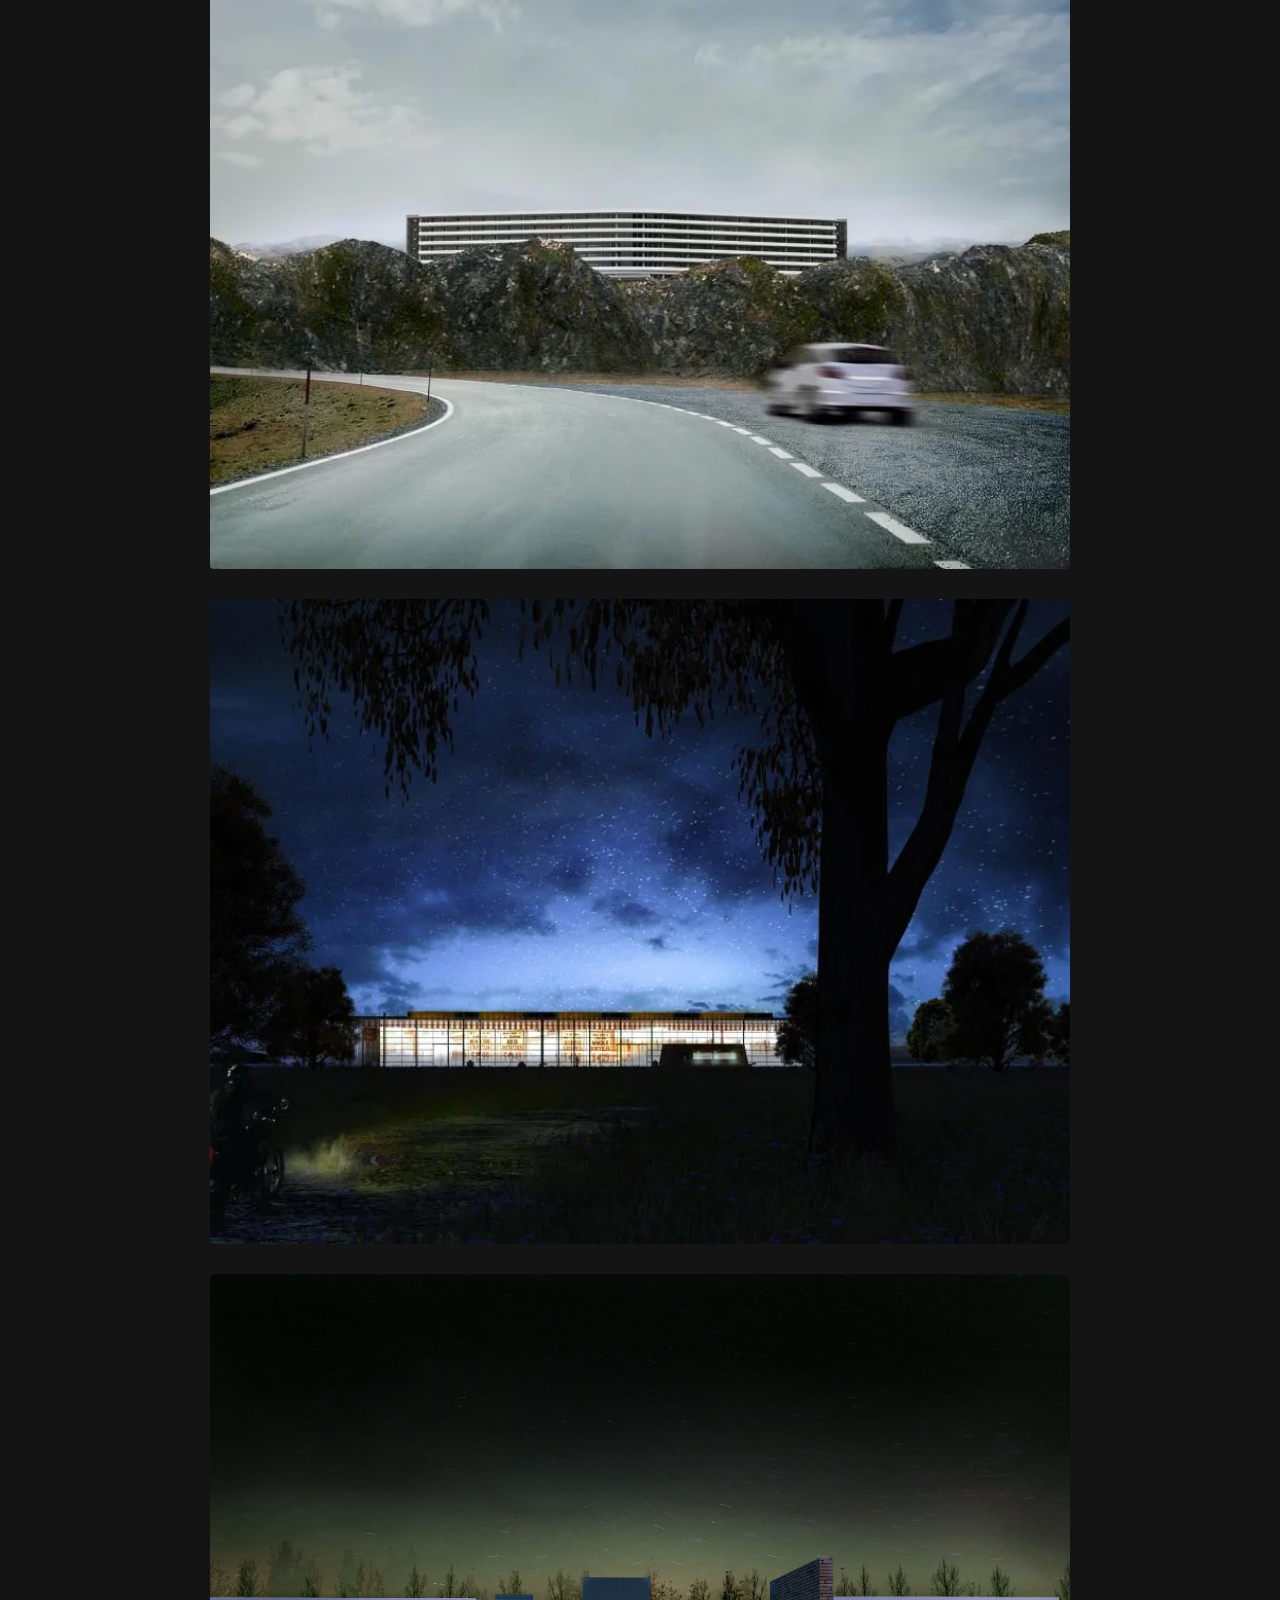
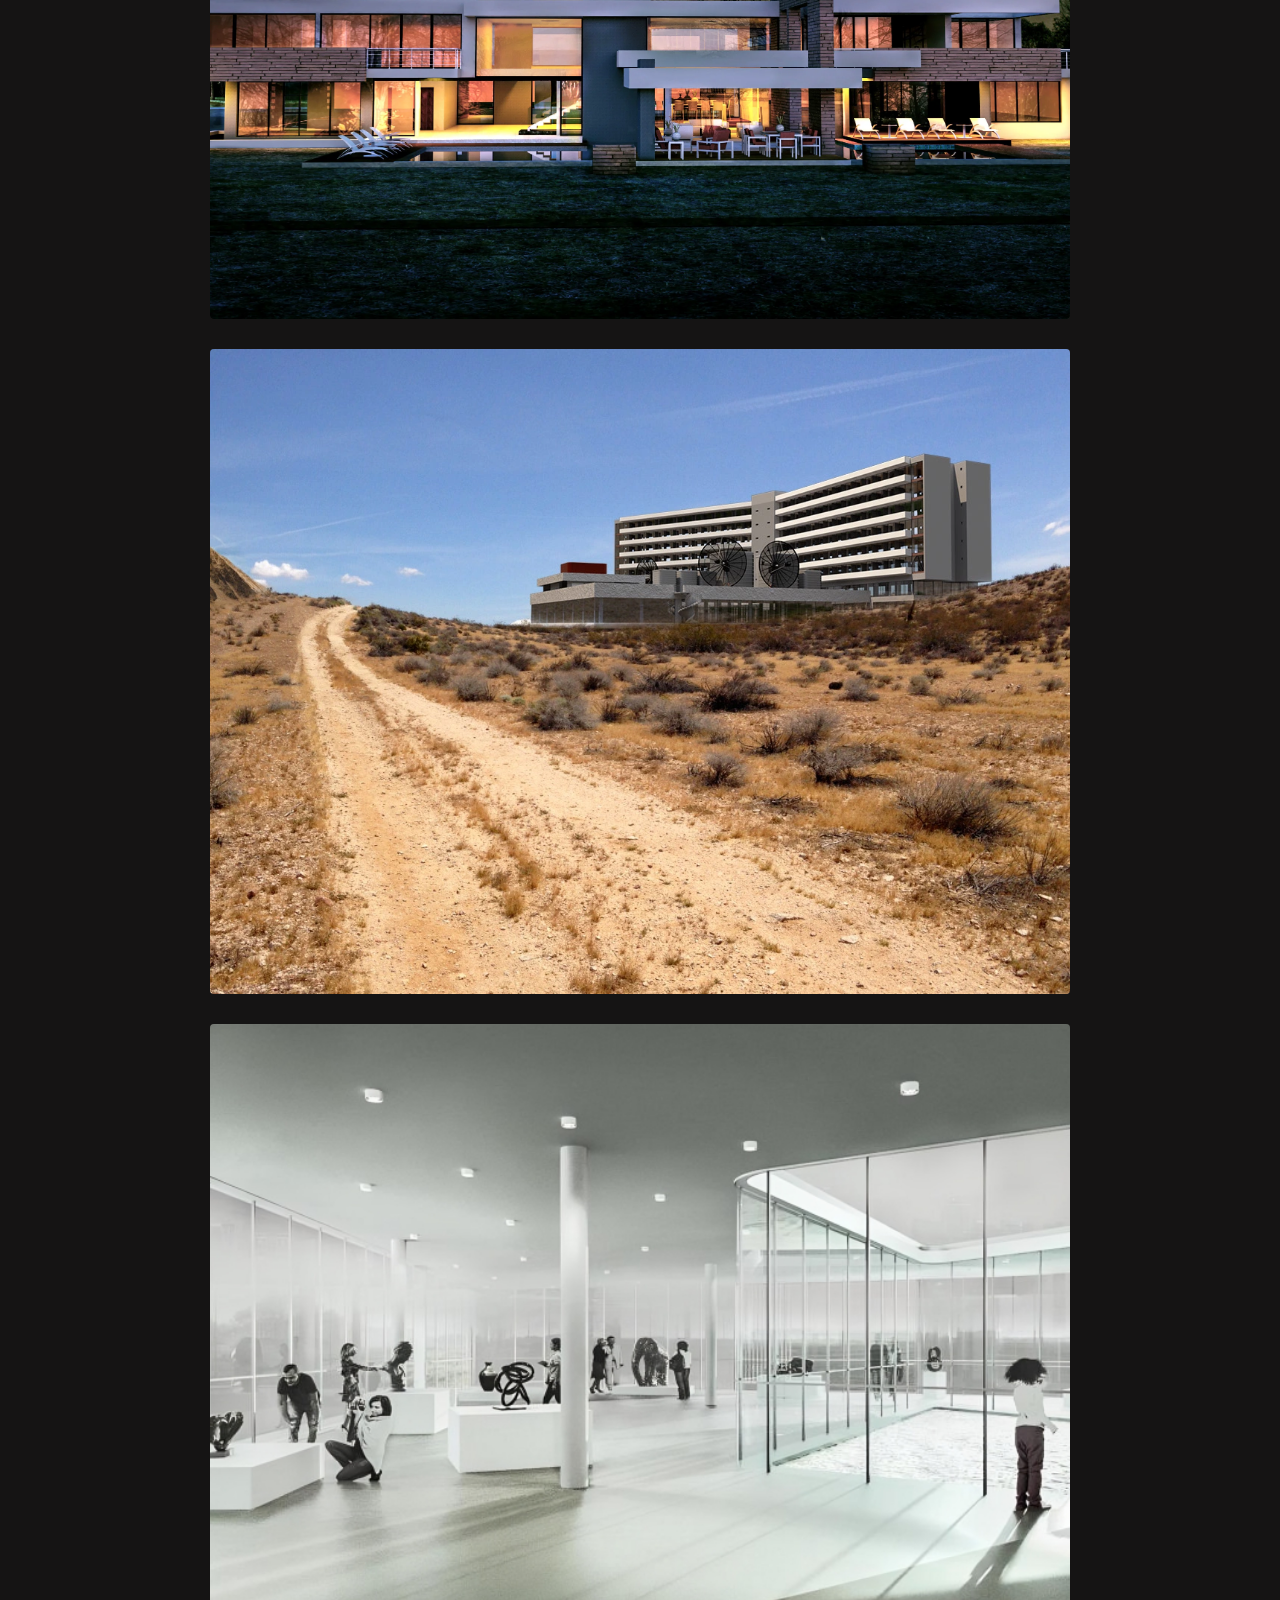
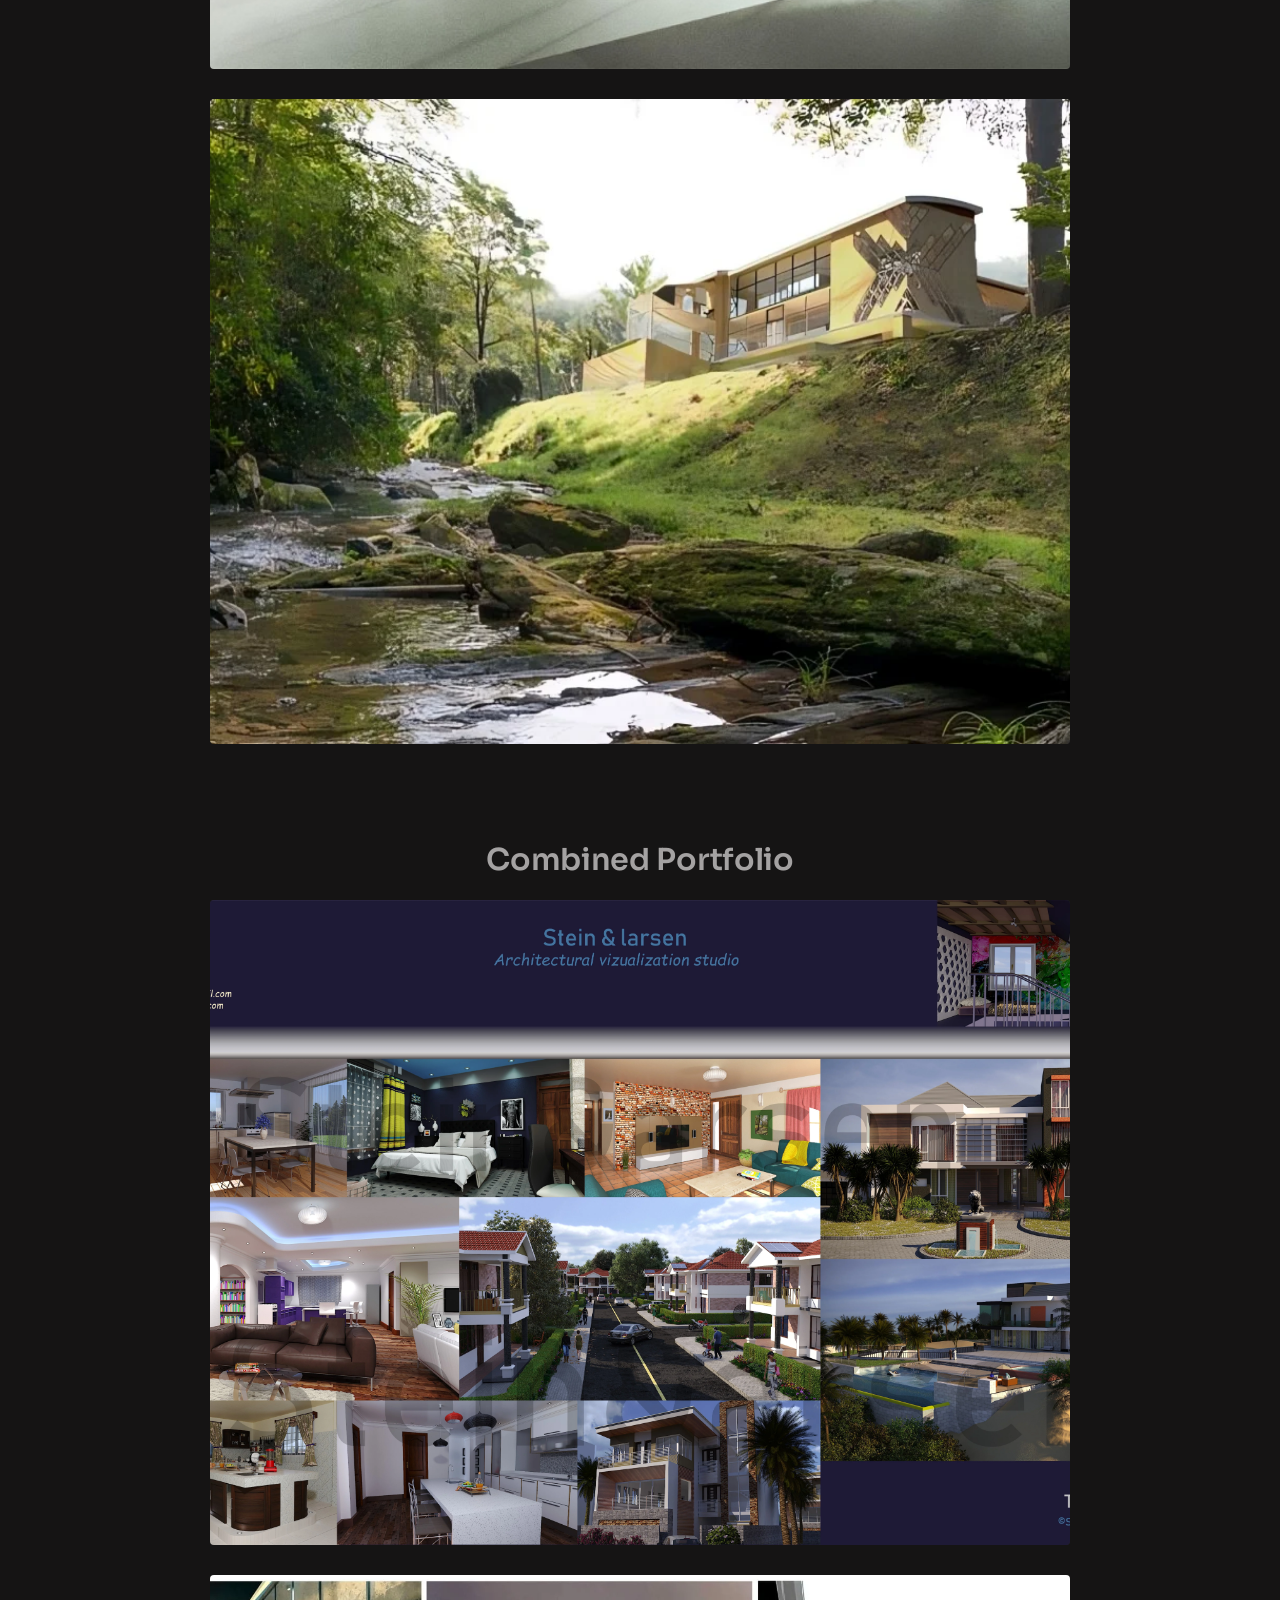
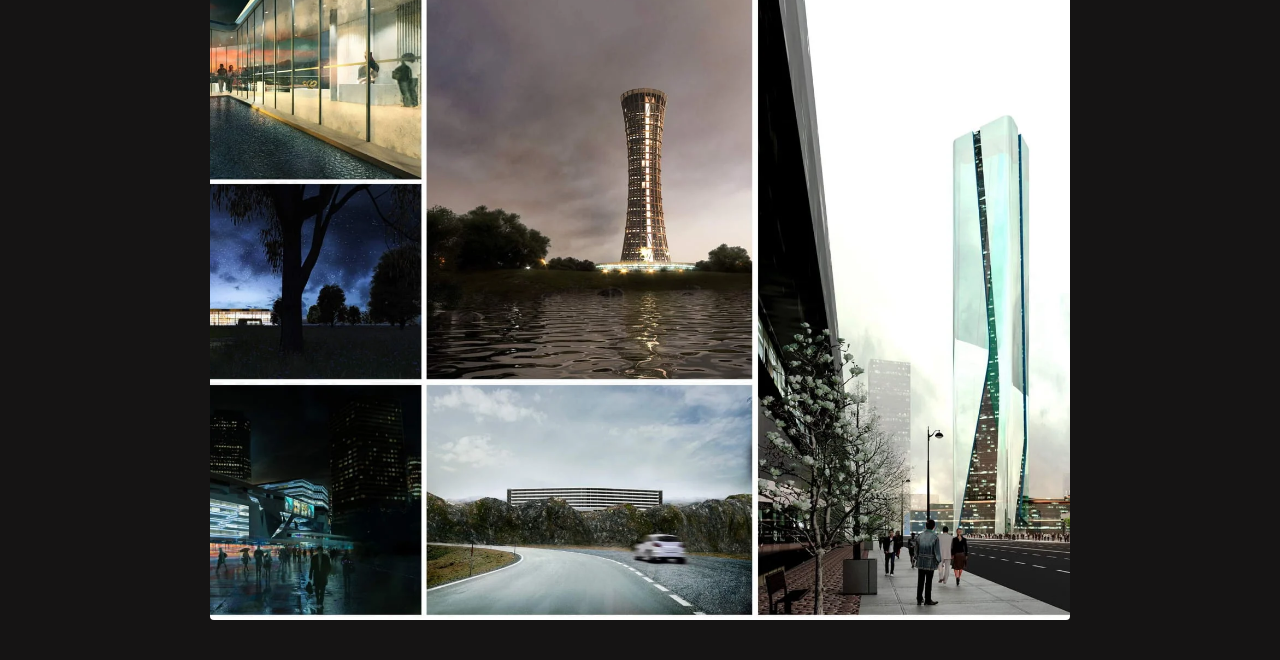
==== commit 46e36609: "Reconfigure firebase and menu navigation" ====
--- a/index.html
+++ b/index.html
@@ -5,6 +5,17 @@
     <meta name="viewport" content="width=device-width, initial-scale=1.0">
     <title>Renders Portfolio</title>
     <link rel="stylesheet" href="styles.css">
+    
+    <!-- Firebase SDK (Compat) -->
+    <script src="https://www.gstatic.com/firebasejs/10.7.0/firebase-app-compat.js"></script>
+    <script src="https://www.gstatic.com/firebasejs/10.7.0/firebase-firestore-compat.js"></script>
+    
+    <!-- Firebase Configuration -->
+    <script src="firebaseConfig.js"></script>
+    
+    <!-- Main Application Script -->
+    <script src="main.js" defer></script>
+
     <link rel="preconnect" href="https://fonts.googleapis.com">
     <link rel="preconnect" href="https://fonts.gstatic.com" crossorigin>
     <link href="https://fonts.googleapis.com/css2?family=Anton&family=Archivo+Narrow:ital,wght@0,400..700;1,400..700&family=Barlow+Condensed:ital,wght@0,100;0,200;0,300;0,400;0,500;0,600;0,700;0,800;0,900;1,100;1,200;1,300;1,400;1,500;1,600;1,700;1,800;1,900&family=Barlow:ital,wght@0,100;0,200;0,300;0,400;0,500;0,600;0,700;0,800;0,900;1,100;1,200;1,300;1,400;1,500;1,600;1,700;1,800;1,900&family=Bricolage+Grotesque:opsz,wght@12..96,200..800&family=Bungee+Hairline&family=Bungee+Inline&family=Bungee+Outline&family=Bungee+Shade&family=Bungee+Spice&family=Cabin+Sketch:wght@400;700&family=Comfortaa:wght@300..700&family=Courier+Prime:ital,wght@0,400;0,700;1,400;1,700&family=DM+Serif+Display:ital@0;1&family=DM+Serif+Text:ital@0;1&family=IBM+Plex+Sans:ital,wght@0,100..700;1,100..700&family=Iosevka+Charon:ital,wght@0,300;0,400;0,500;0,700;1,300;1,400;1,500;1,700&family=Macondo&family=Ojuju:wght@200..800&family=Outfit:wght@100..900&family=Pixelify+Sans:wght@400..700&family=Plus+Jakarta+Sans:ital,wght@0,200..800;1,200..800&family=Poiret+One&family=Press+Start+2P&family=Rubik+Dirt&family=Russo+One&family=Schibsted+Grotesk:ital,wght@0,400..900;1,400..900&family=Silkscreen:wght@400;700&family=Sora:wght@100..800&family=Space+Grotesk:wght@300..700&family=Urbanist:ital,wght@0,100..900;1,100..900&family=VT323&display=swap" rel="stylesheet">
@@ -17,11 +28,11 @@
             
             <!-- Desktop Menu -->
             <ul class="nav-menu">
-                <li class="nav-item"><a href="#" onclick="goToPage('quotation.html')" class="nav-link">Quotation</a></li>
+                <li class="nav-item"><a href="#" onclick="goToPage('pages/quotation.html')" class="nav-link">Quotation</a></li>
                 <li class="nav-item"><a href="#" onclick="goToPage('index.html')" class="nav-link">Portfolio</a></li>
-                <li class="nav-item"><a href="#" onclick="goToPage('colour-selection.html')" class="nav-link">Colour Selection</a></li>
-                <!--<li class="nav-item"><a href="#" onclick="goToPage('designs.html')" class="nav-link">Designs</a></li>-->
-                <li class="nav-item"><a href="#" onclick="goToPage('terms.html')" class="nav-link">Terms</a></li>
+                <li class="nav-item"><a href="#" onclick="goToPage('pages/colour-selection.html')" class="nav-link">Colour Selection</a></li>
+                <!--<li class="nav-item"><a href="#" onclick="goToPage('pages/designs.html')" class="nav-link">Designs</a></li>-->
+                <li class="nav-item"><a href="#" onclick="goToPage('pages/terms.html')" class="nav-link">Terms</a></li>
             </ul>
             
             <!-- Mobile Menu Toggle -->
@@ -163,7 +174,5 @@
             <path d="M504-480 320-664l56-56 240 240-240 240-56-56 184-184Z"/></svg>
         </button>
     </div>
-
-    <script type="module" src="main.js"></script>
 </body>
 </html>
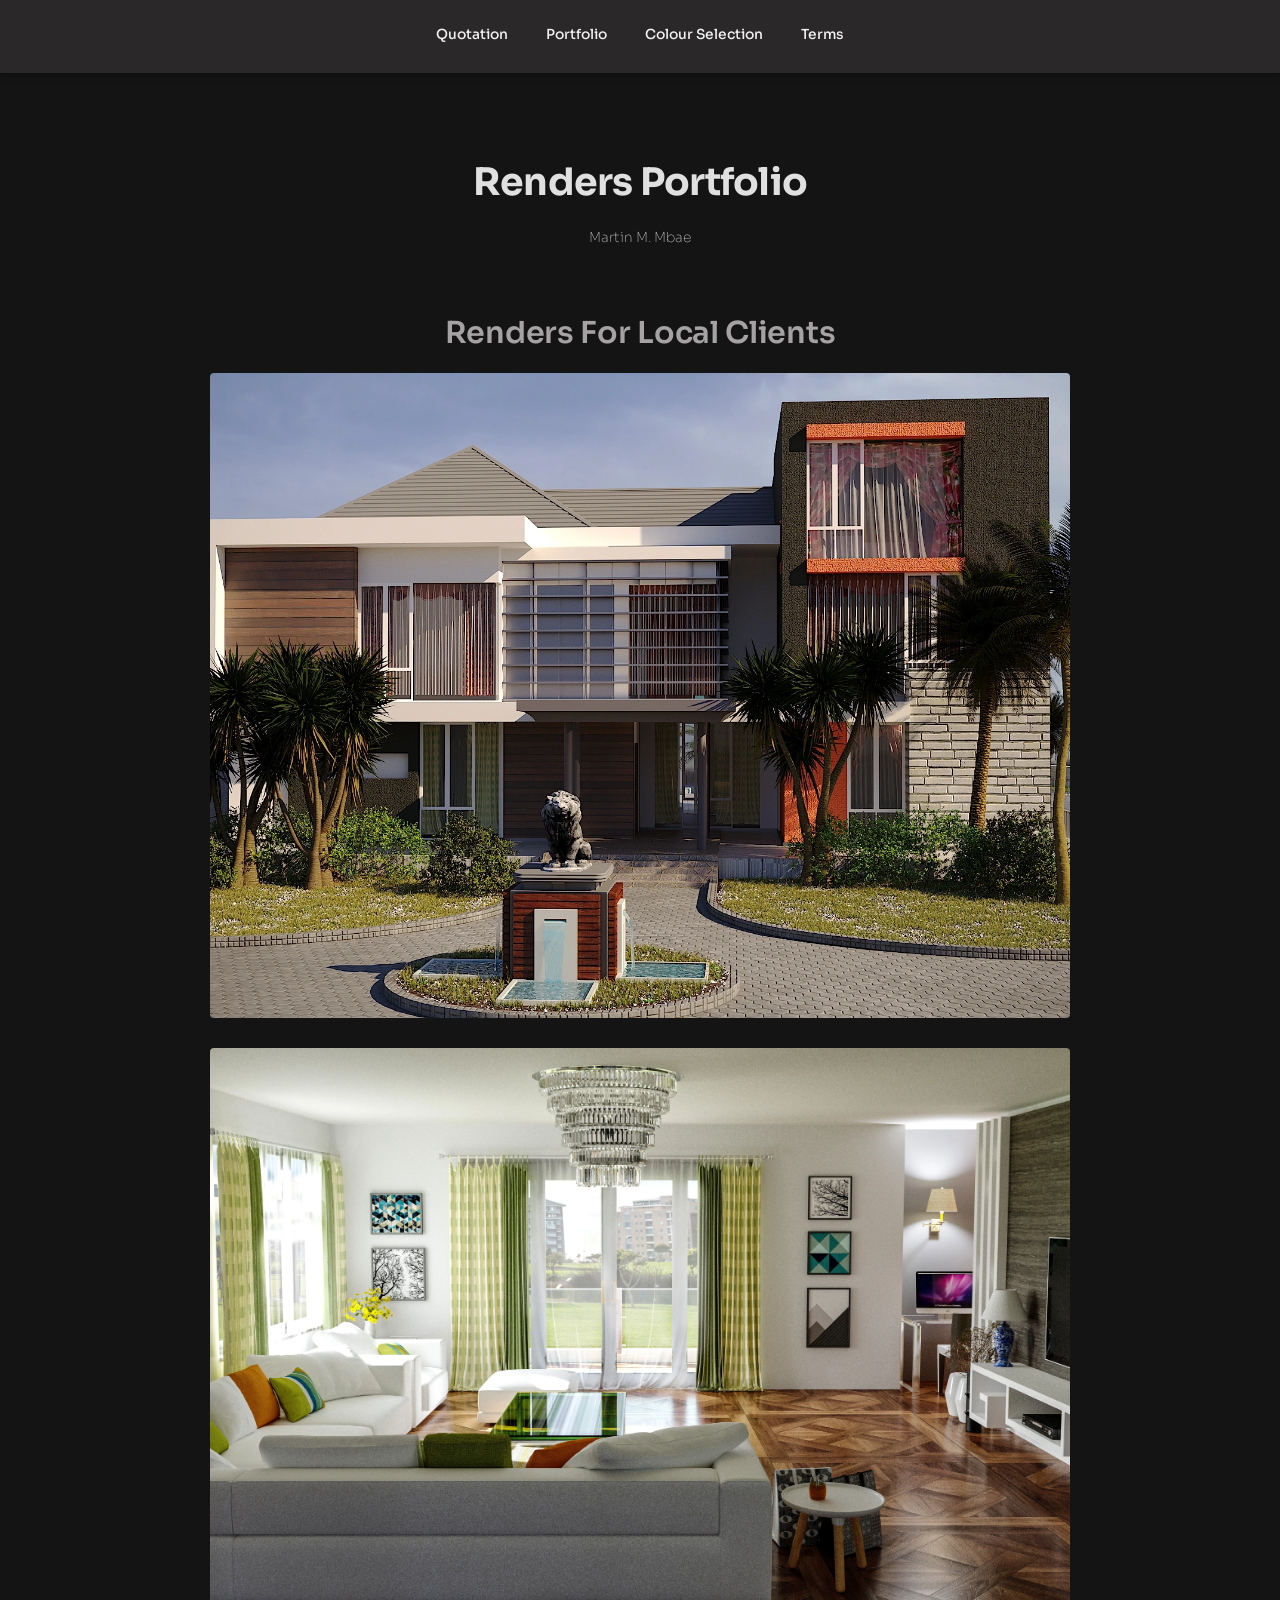
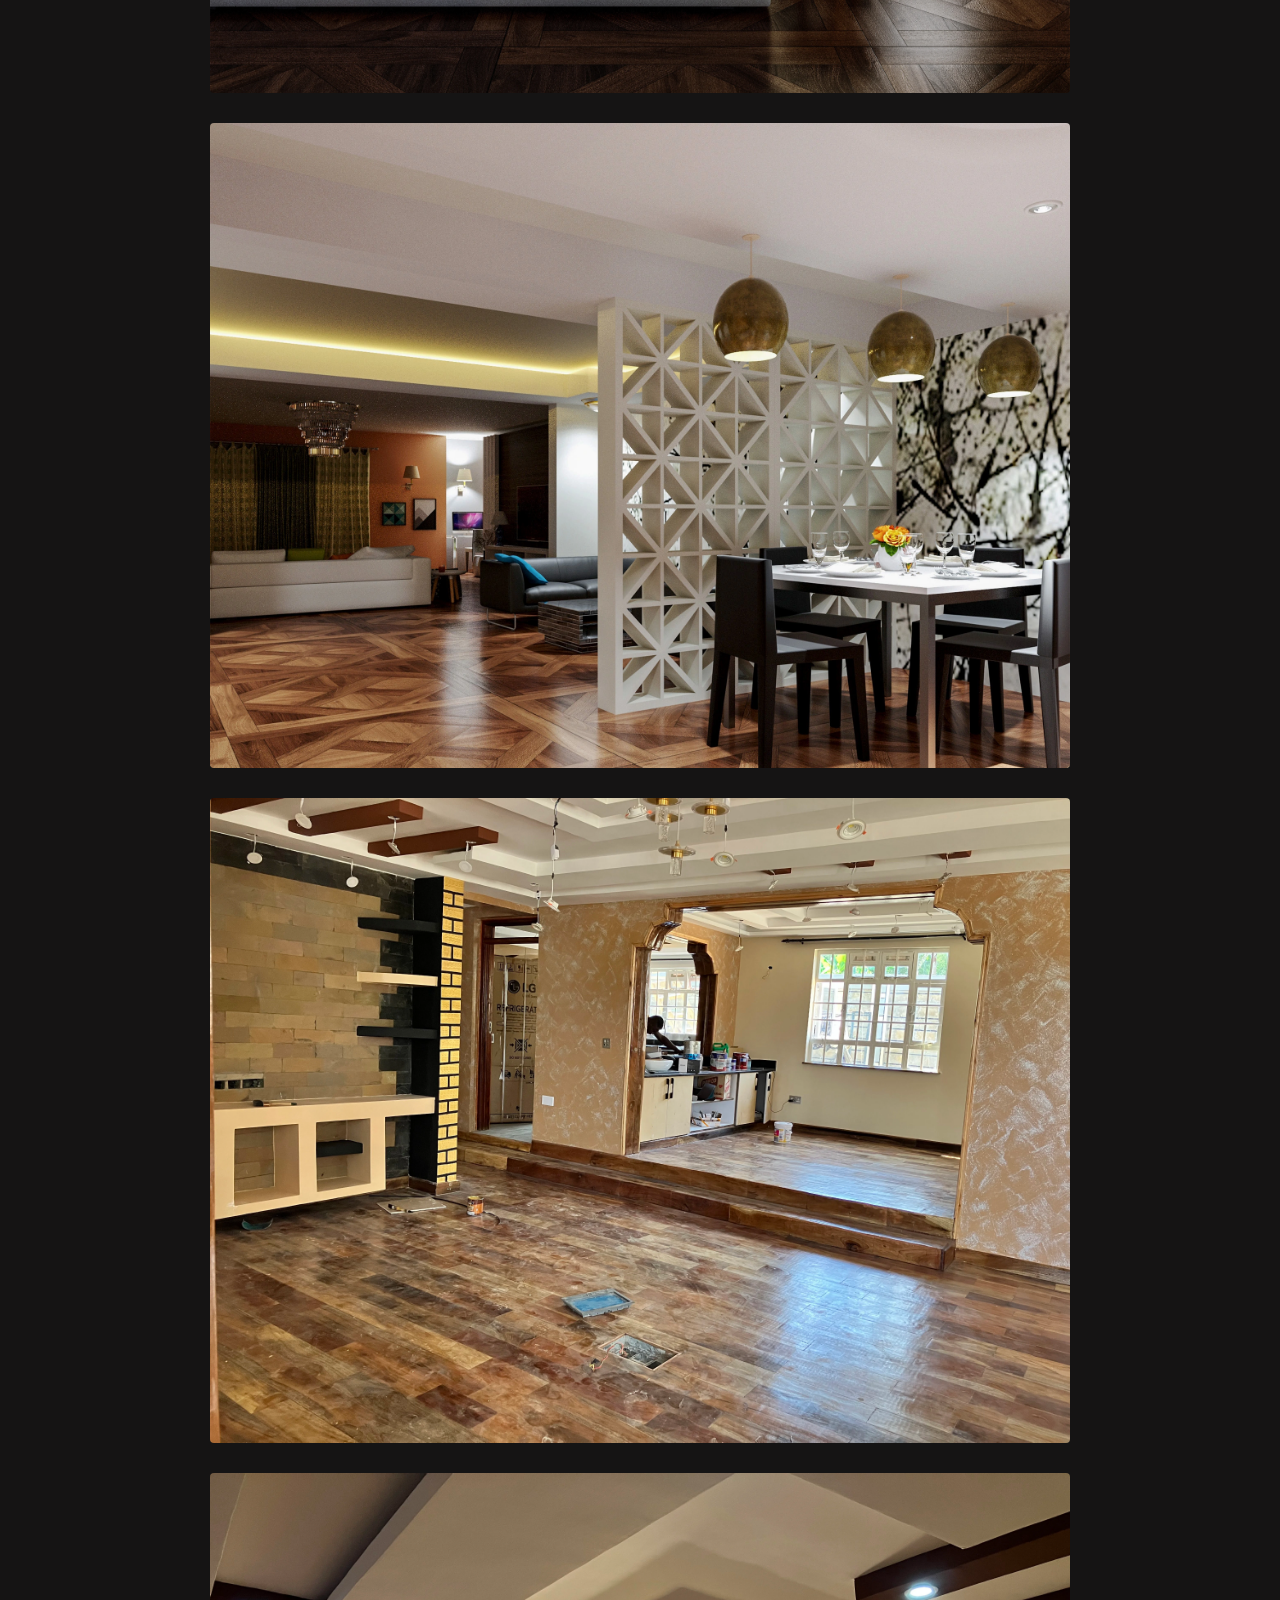
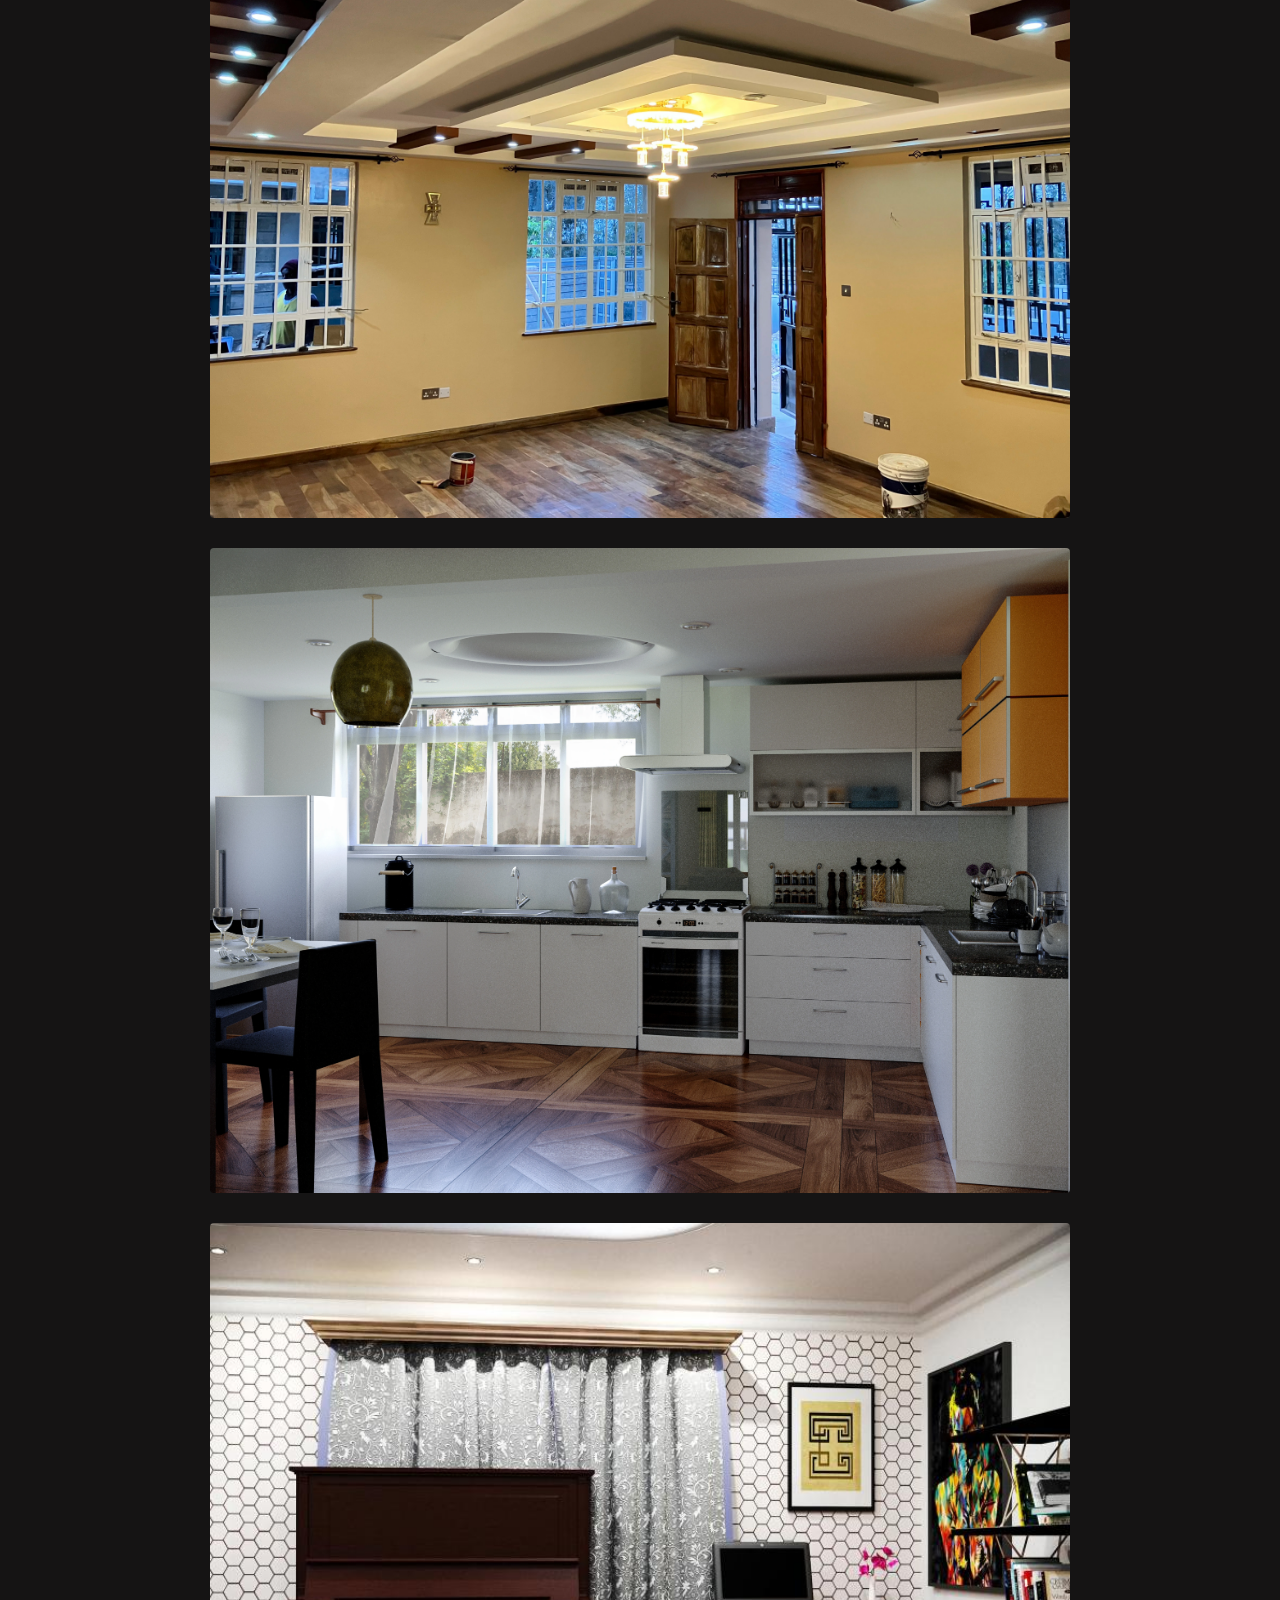
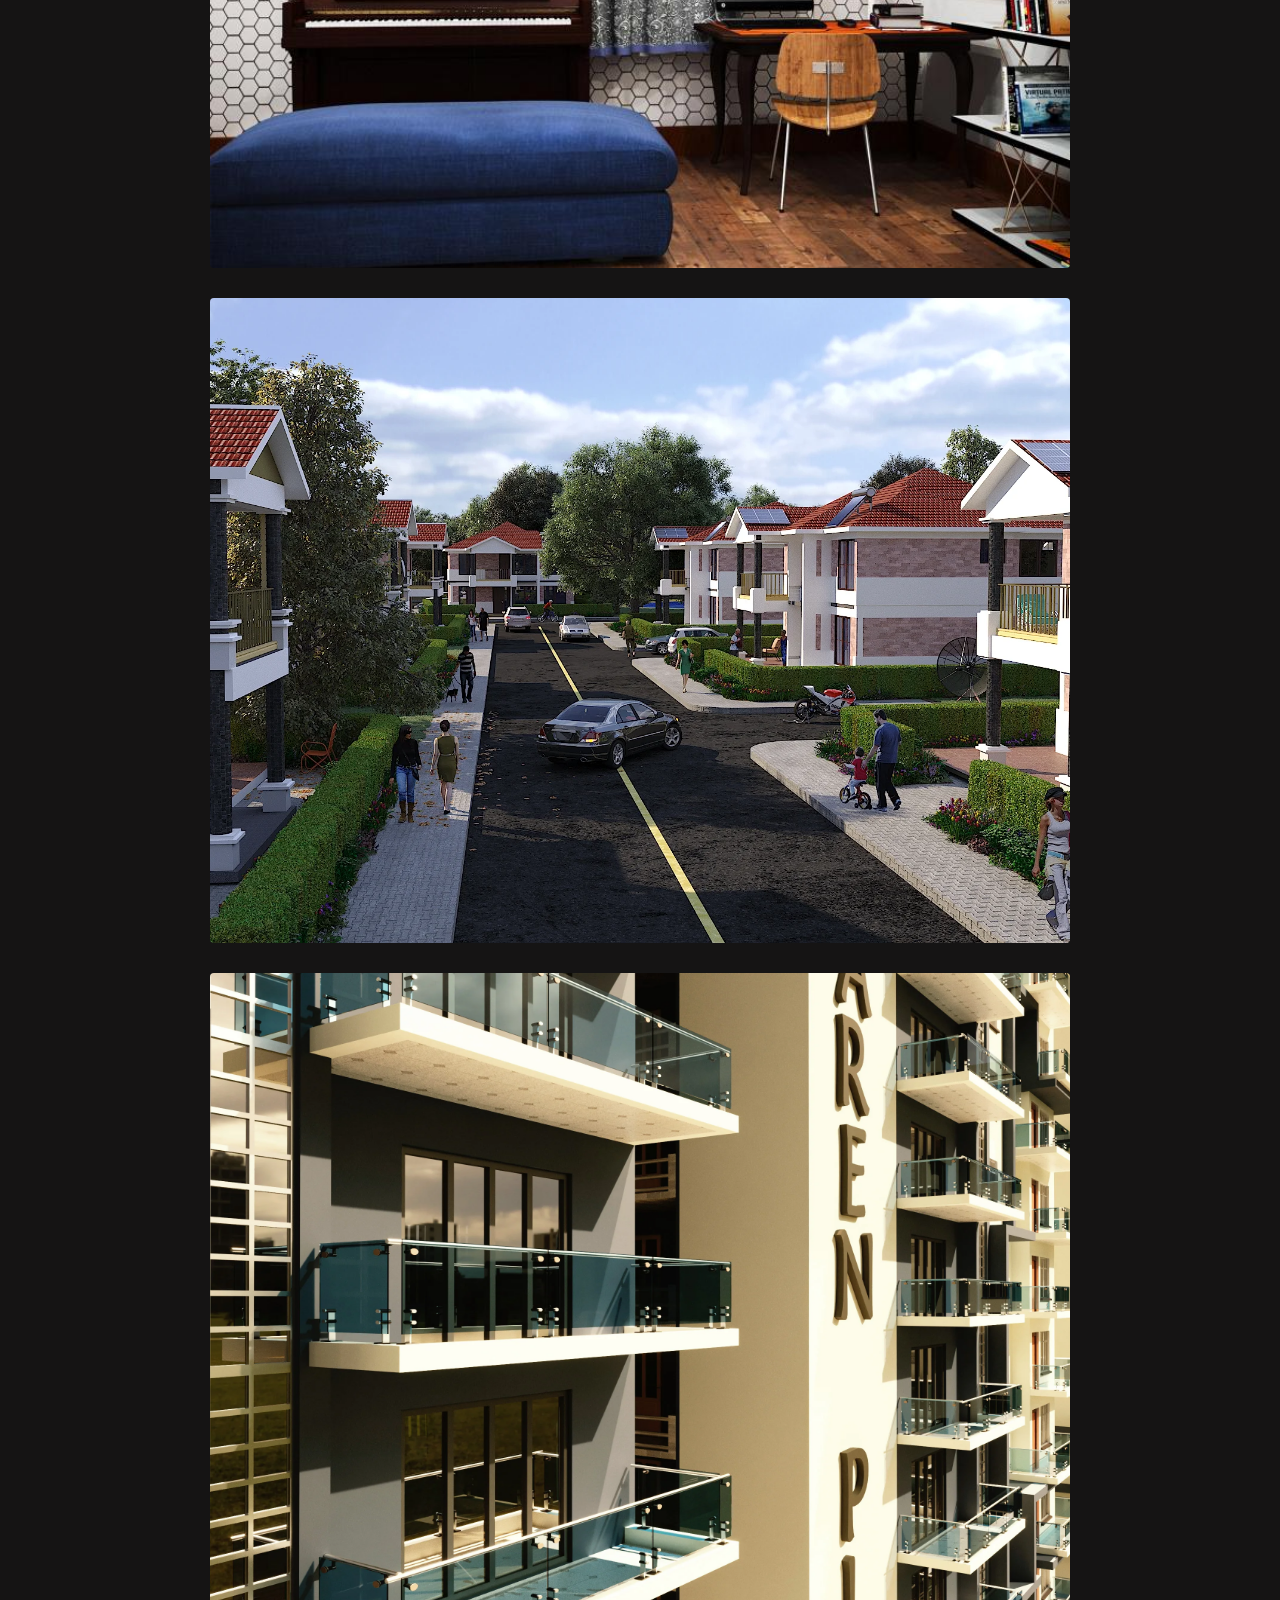
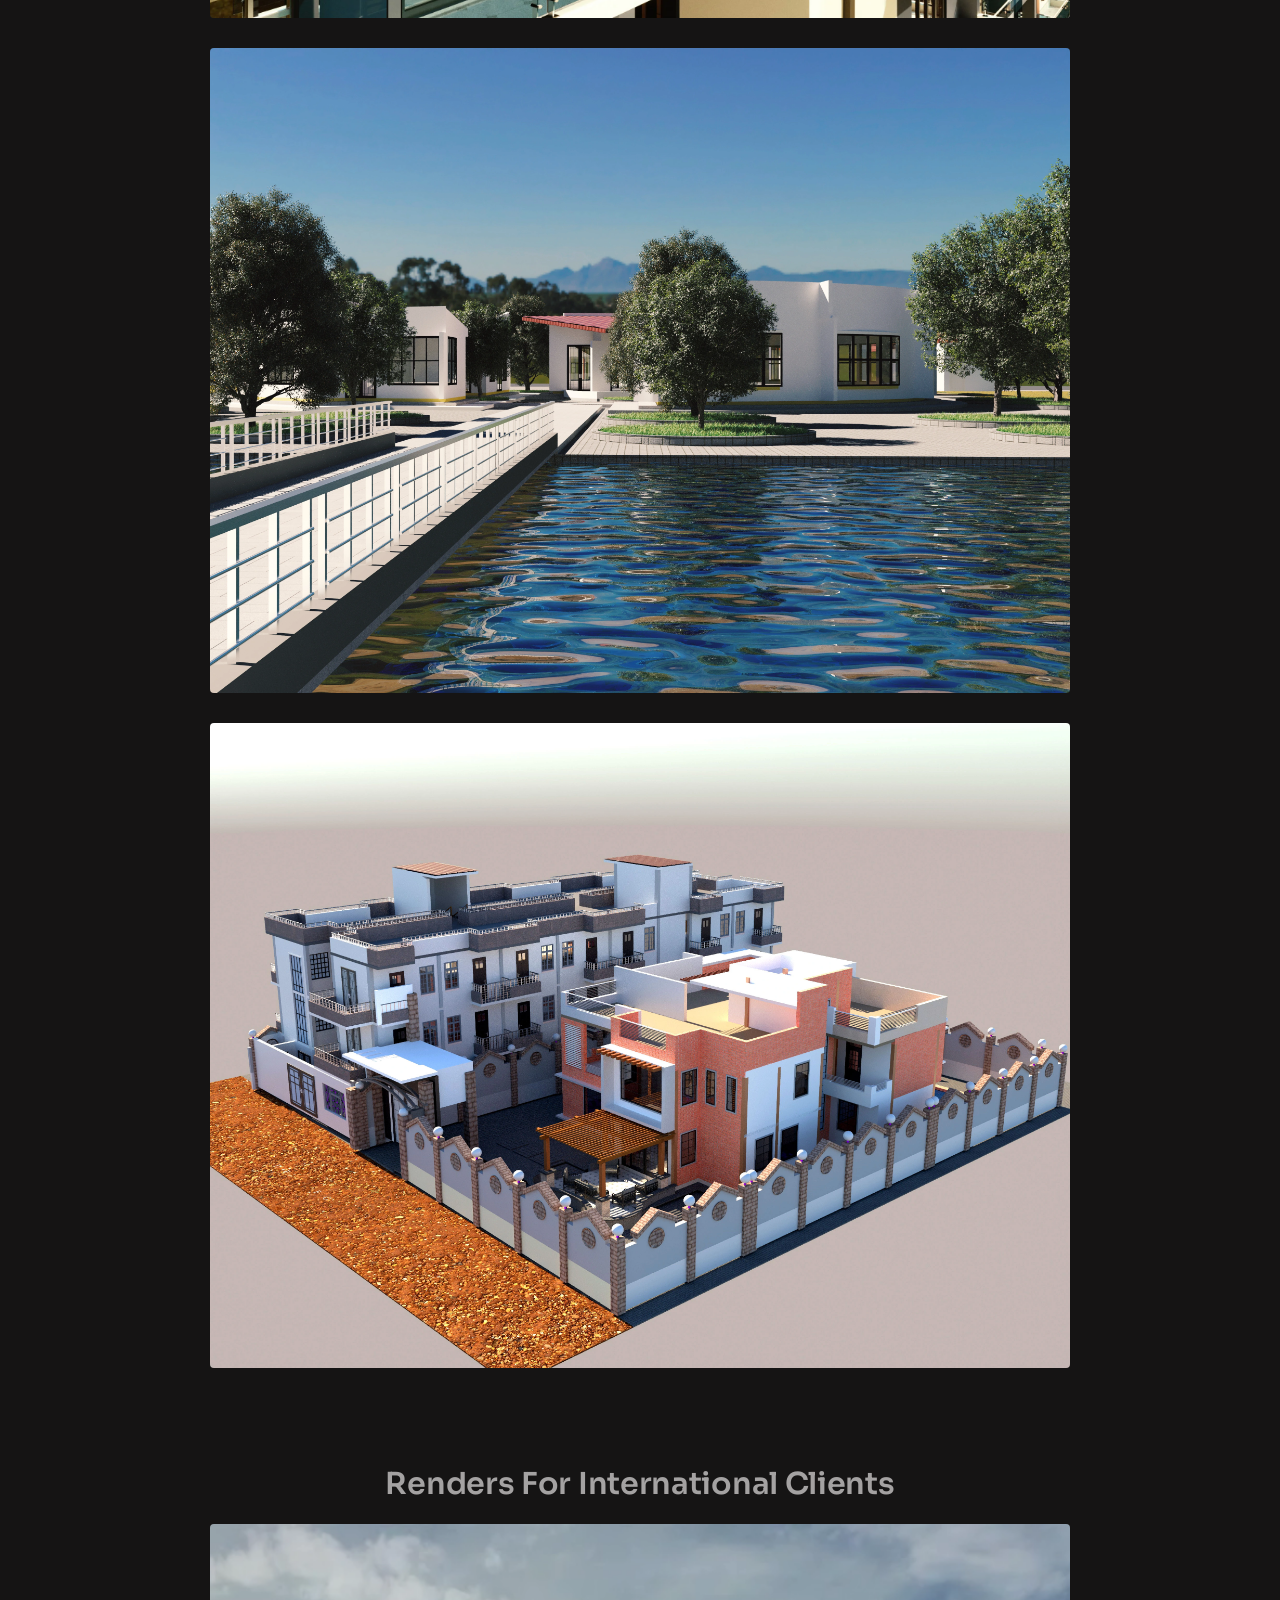
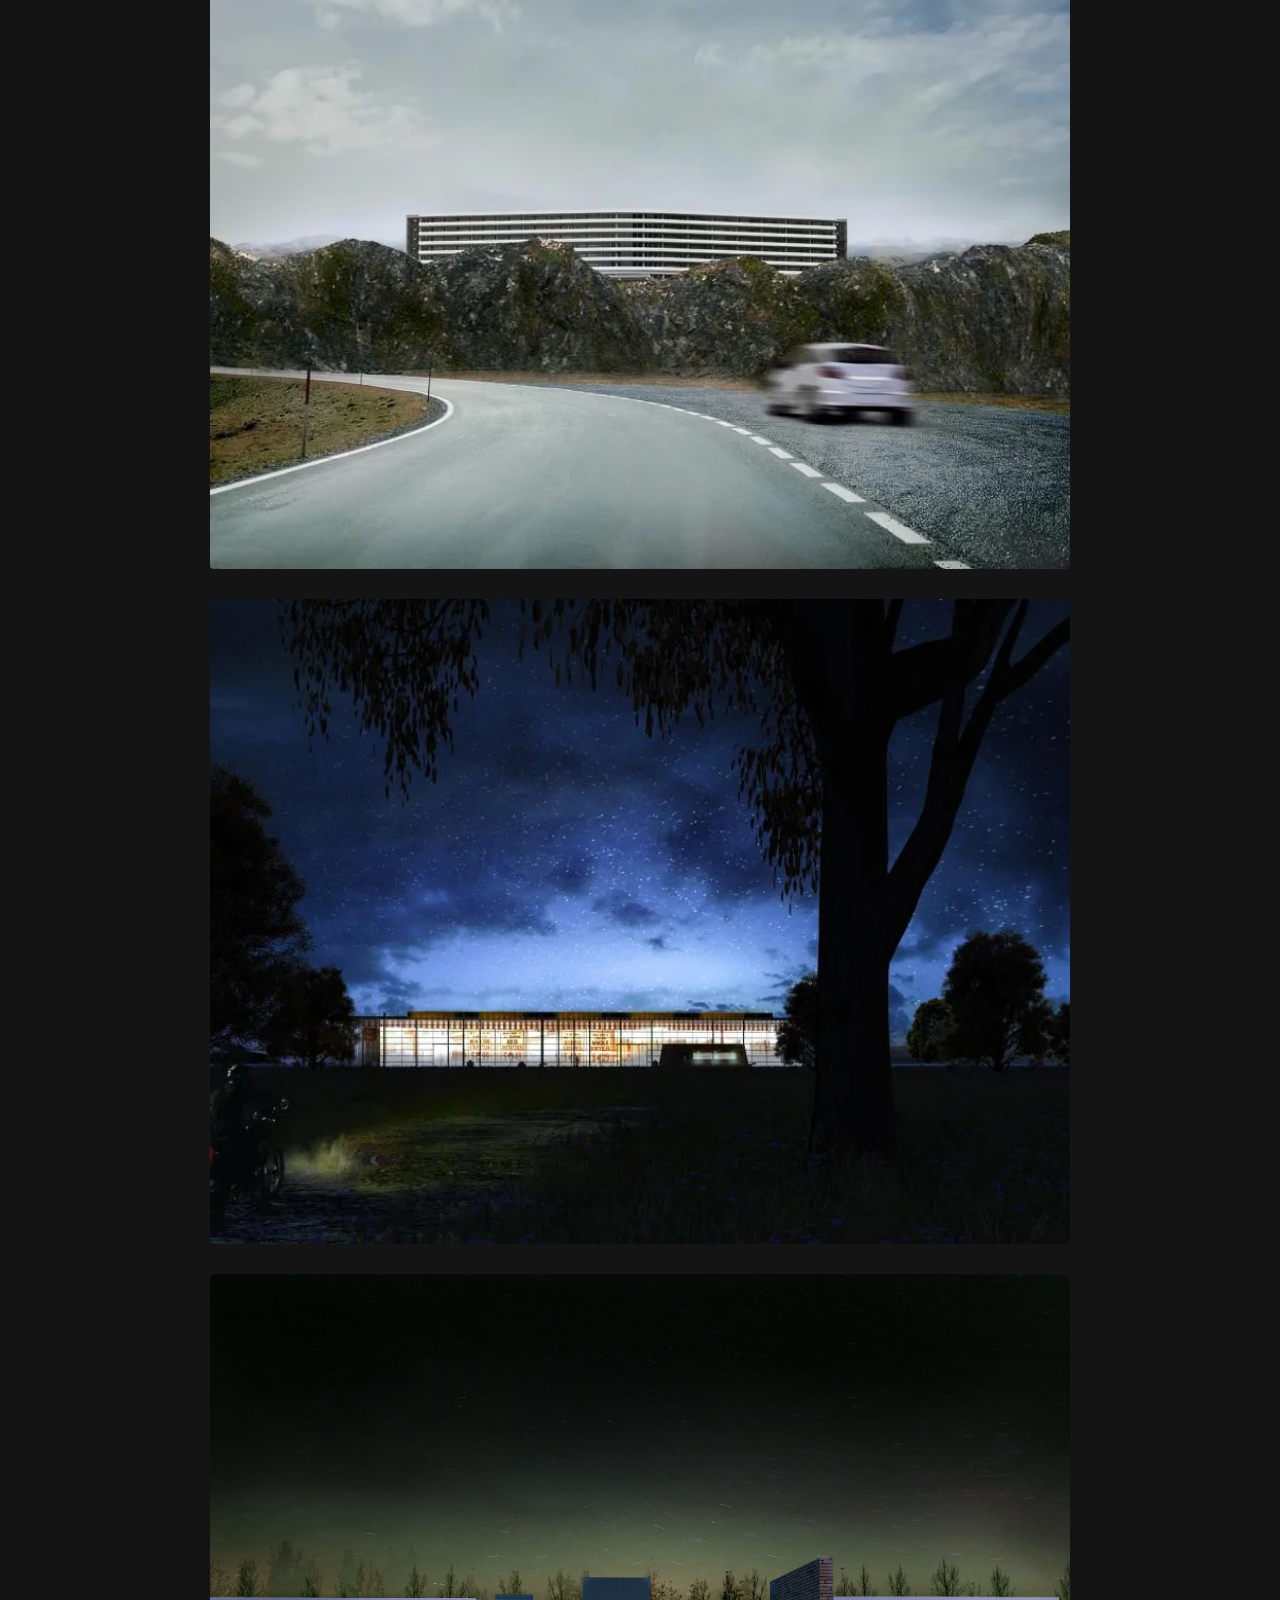
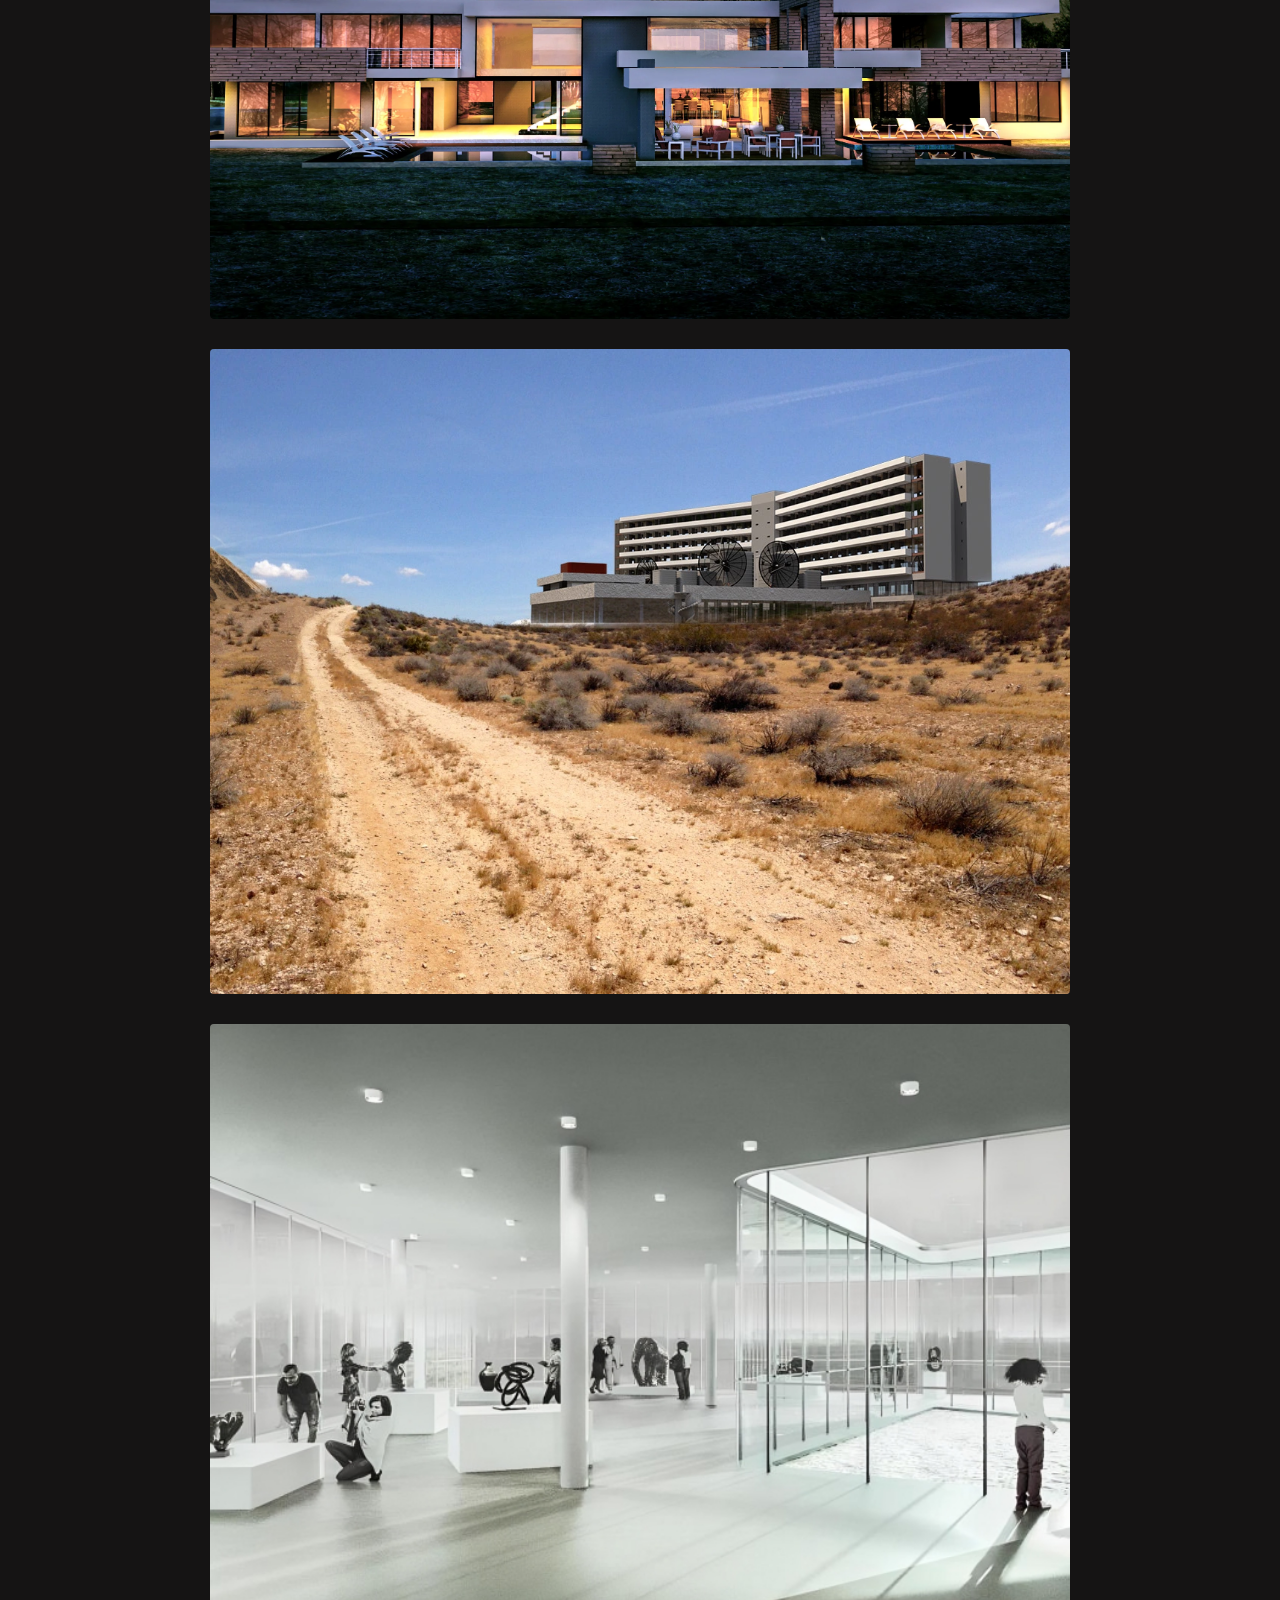
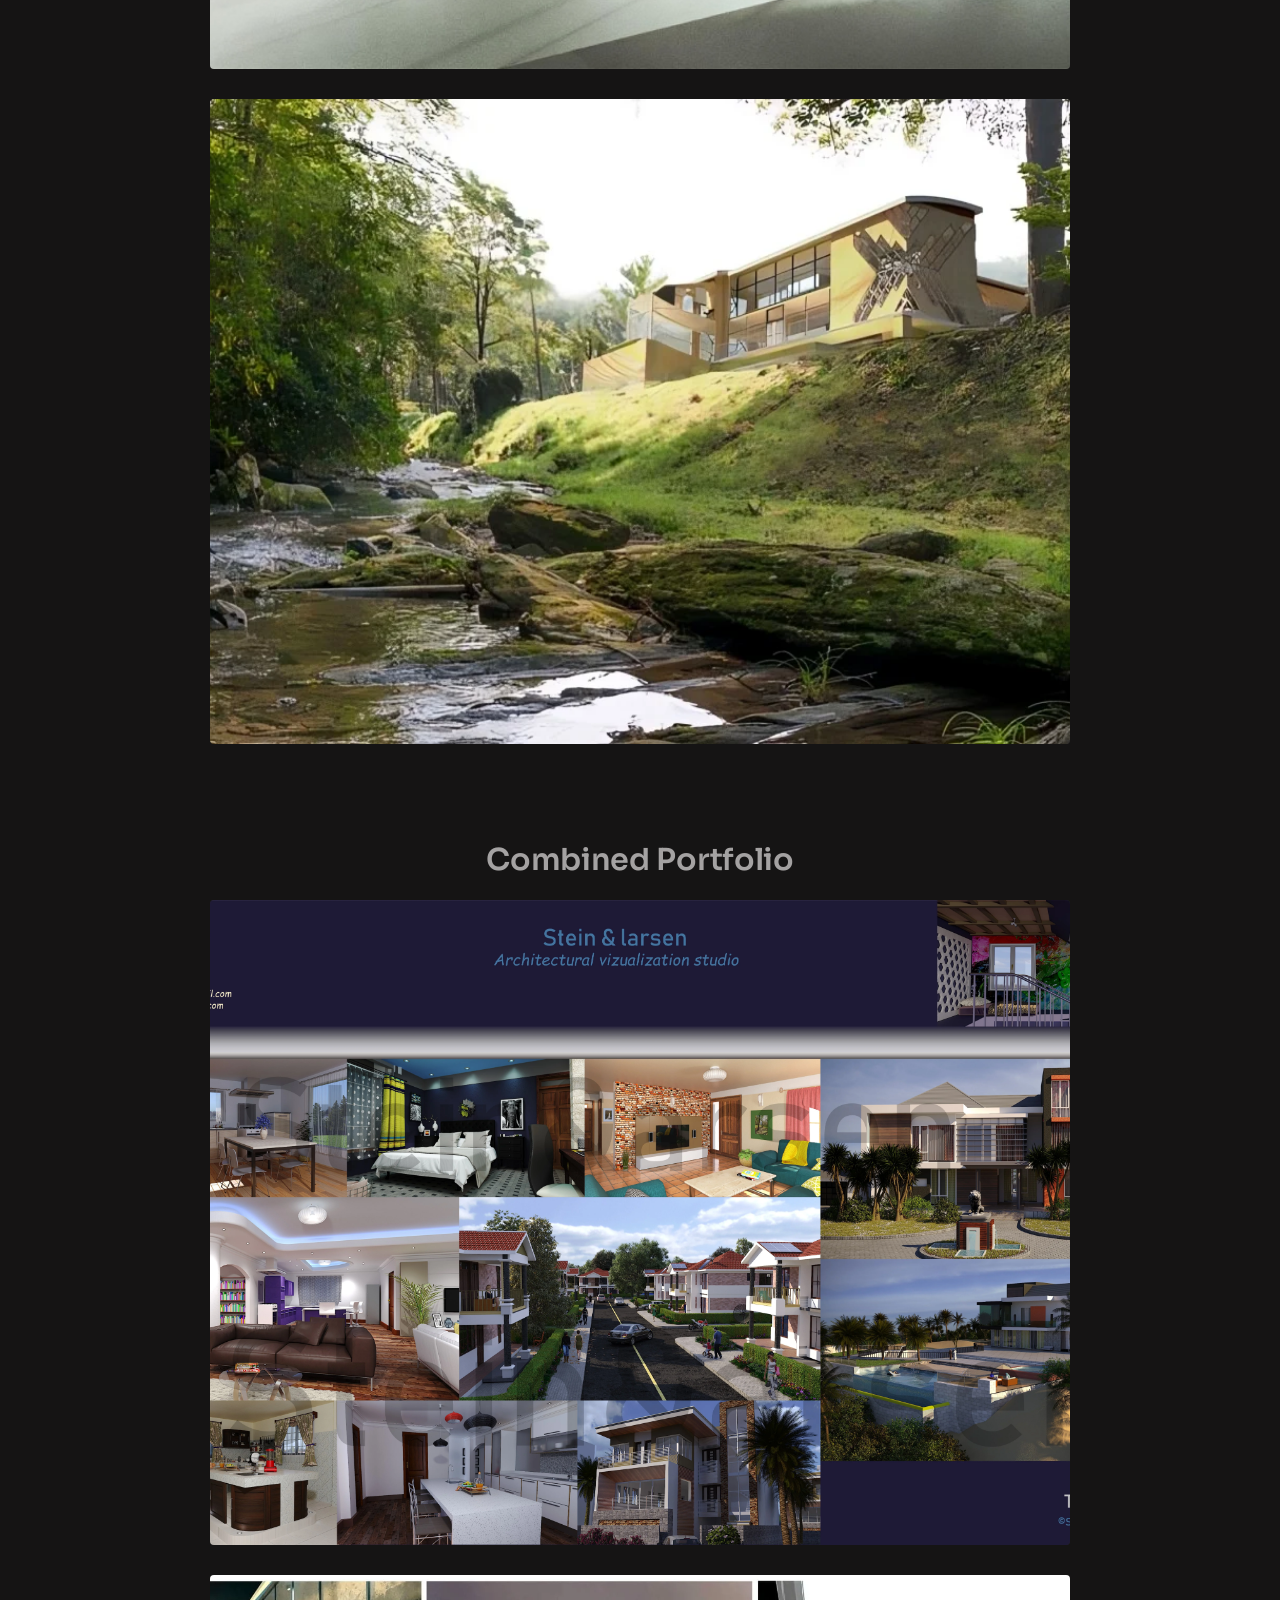
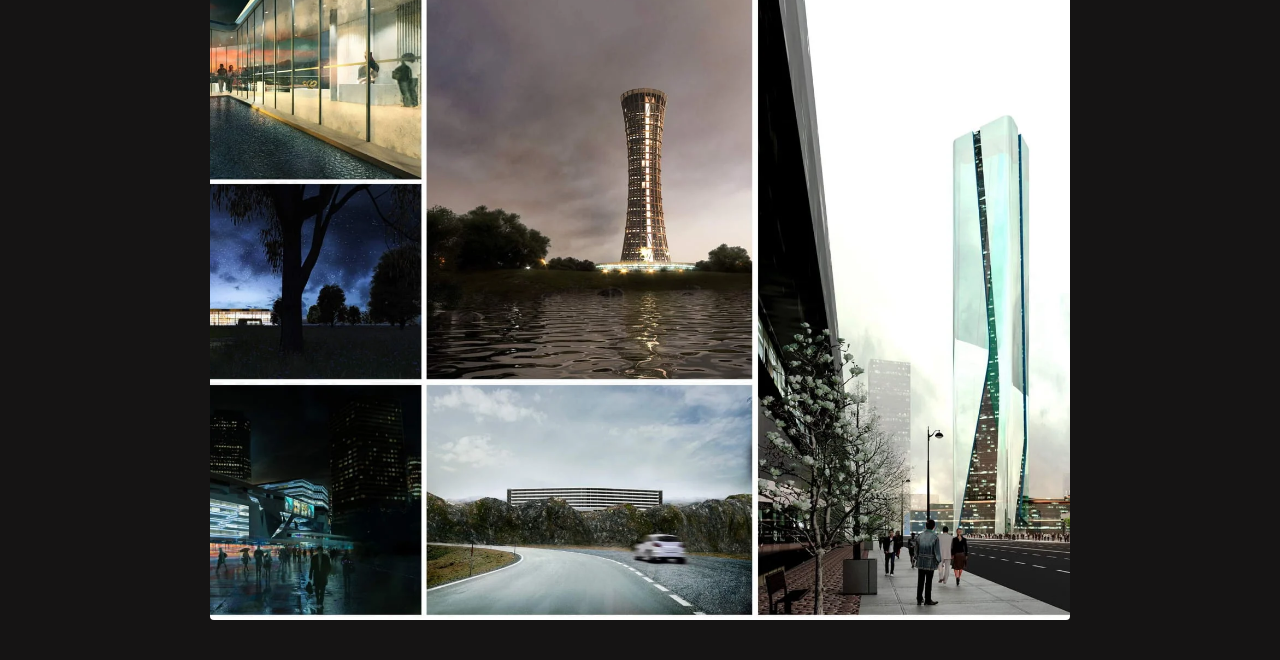
==== commit b3dee42b: "Configure menu icons for index page (to use icons on parent directory) to avoid conflicting with ico" ====
--- a/index.html
+++ b/index.html
@@ -37,7 +37,7 @@
             
             <!-- Mobile Menu Toggle -->
             <button class="hamburger" id="hamburger">
-                <img src="images/menu.svg" alt="Menu" class="hamburger-icon" id="hamburgerIcon">
+                <img src="menu.svg" alt="Menu" class="hamburger-icon" id="hamburgerIcon">
             </button>
         </div>
     </nav>
@@ -49,15 +49,15 @@
     <div class="mobile-menu" id="mobileMenu">
         <div class="mobile-menu-header">
             <button class="mobile-close-btn" id="closeMenu">
-                <img src="images/close.svg" alt="Close" class="mobile-close-icon">
+                <img src="close.svg" alt="Close" class="mobile-close-icon">
             </button>
         </div>
         <ul class="mobile-nav-menu">
-            <li class="mobile-nav-item"><a href="#" onclick="goToPage('quotation.html')" class="mobile-nav-link">Quotation</a></li>
+            <li class="mobile-nav-item"><a href="#" onclick="goToPage('pages/quotation.html')" class="mobile-nav-link">Quotation</a></li>
             <li class="mobile-nav-item"><a href="#" onclick="goToPage('index.html')" class="mobile-nav-link">Portfolio</a></li>
-            <li class="mobile-nav-item"><a href="#" onclick="goToPage('colour-selection.html')" class="mobile-nav-link">Colour Selection</a></li>
+            <li class="mobile-nav-item"><a href="#" onclick="goToPage('pages/colour-selection.html')" class="mobile-nav-link">Colour Selection</a></li>
             <!--<li class="mobile-nav-item"><a href="#" onclick="goToPage('designs.html')" class="mobile-nav-link">Designs</a></li>-->
-            <li class="mobile-nav-item"><a href="#" onclick="goToPage('terms.html')" class="mobile-nav-link">Terms</a></li>
+            <li class="mobile-nav-item"><a href="#" onclick="goToPage('pages/terms.html')" class="mobile-nav-link">Terms</a></li>
         </ul>
     </div>
     
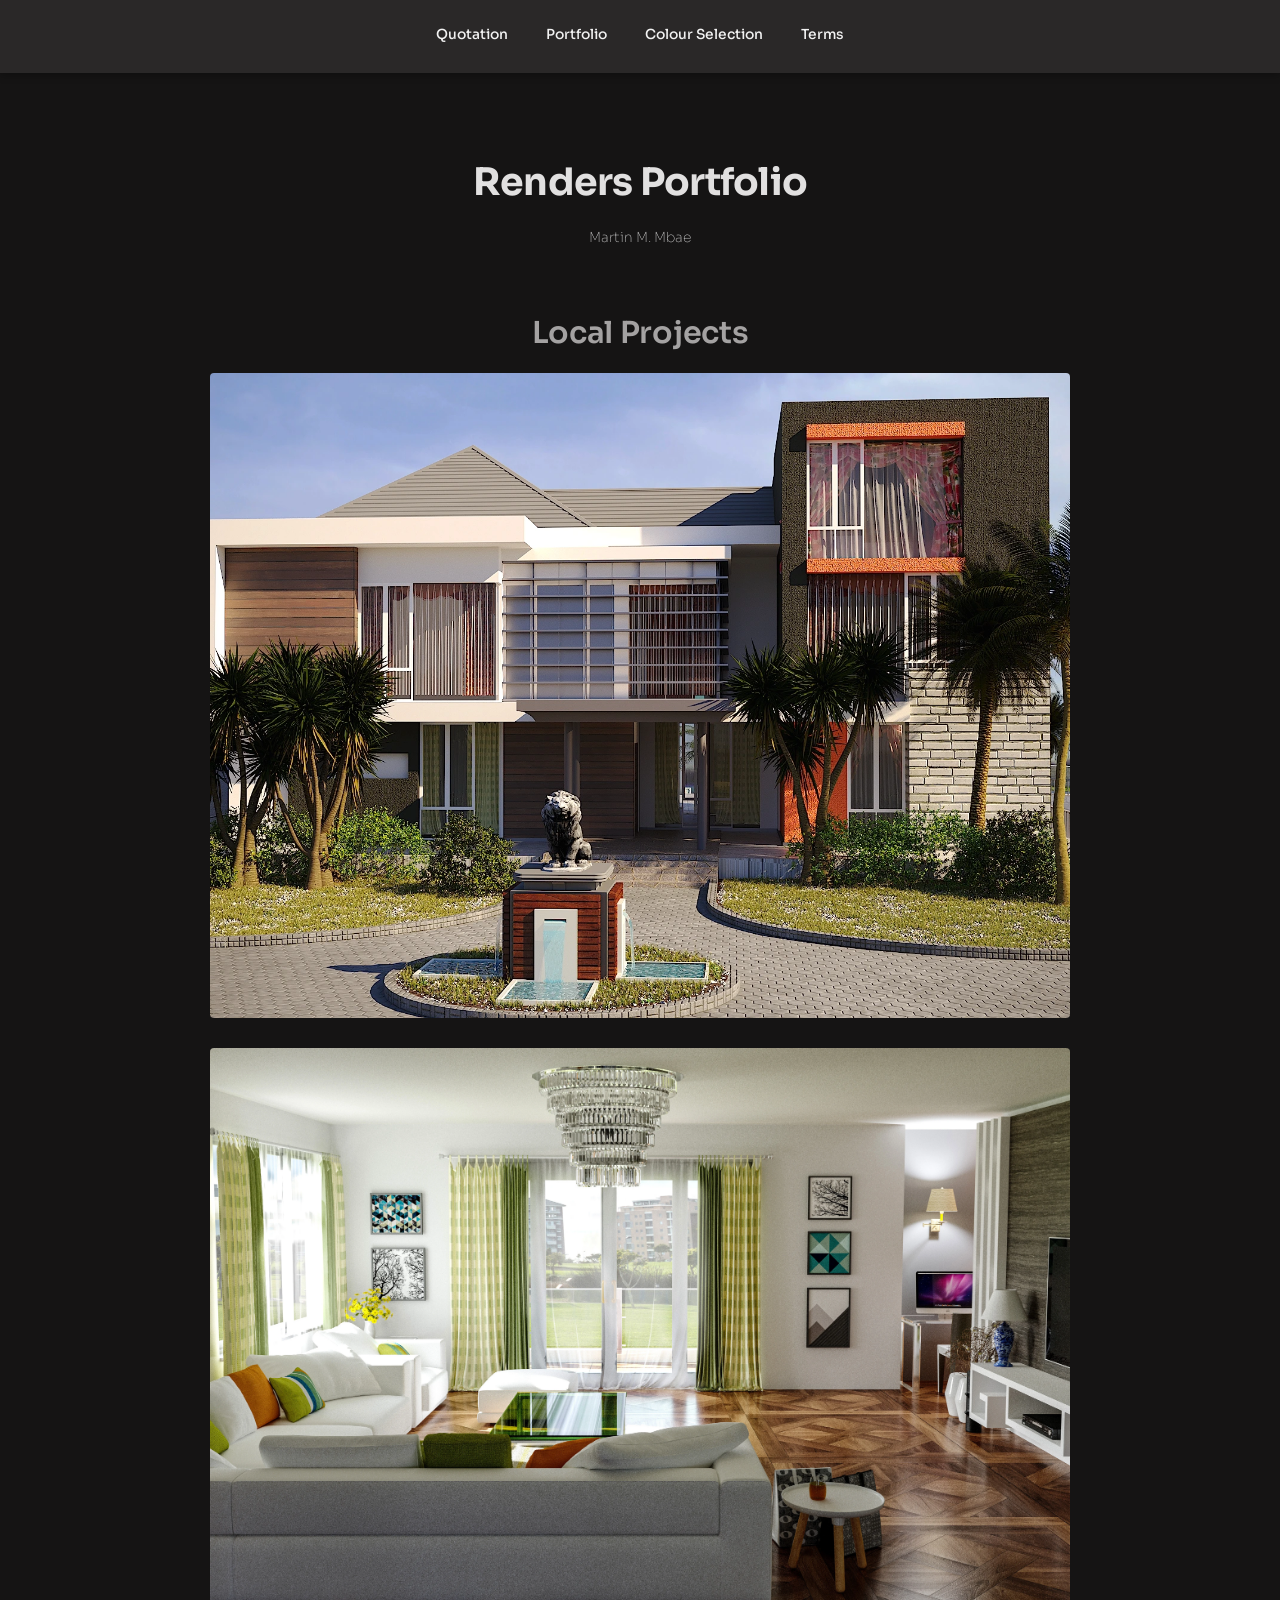
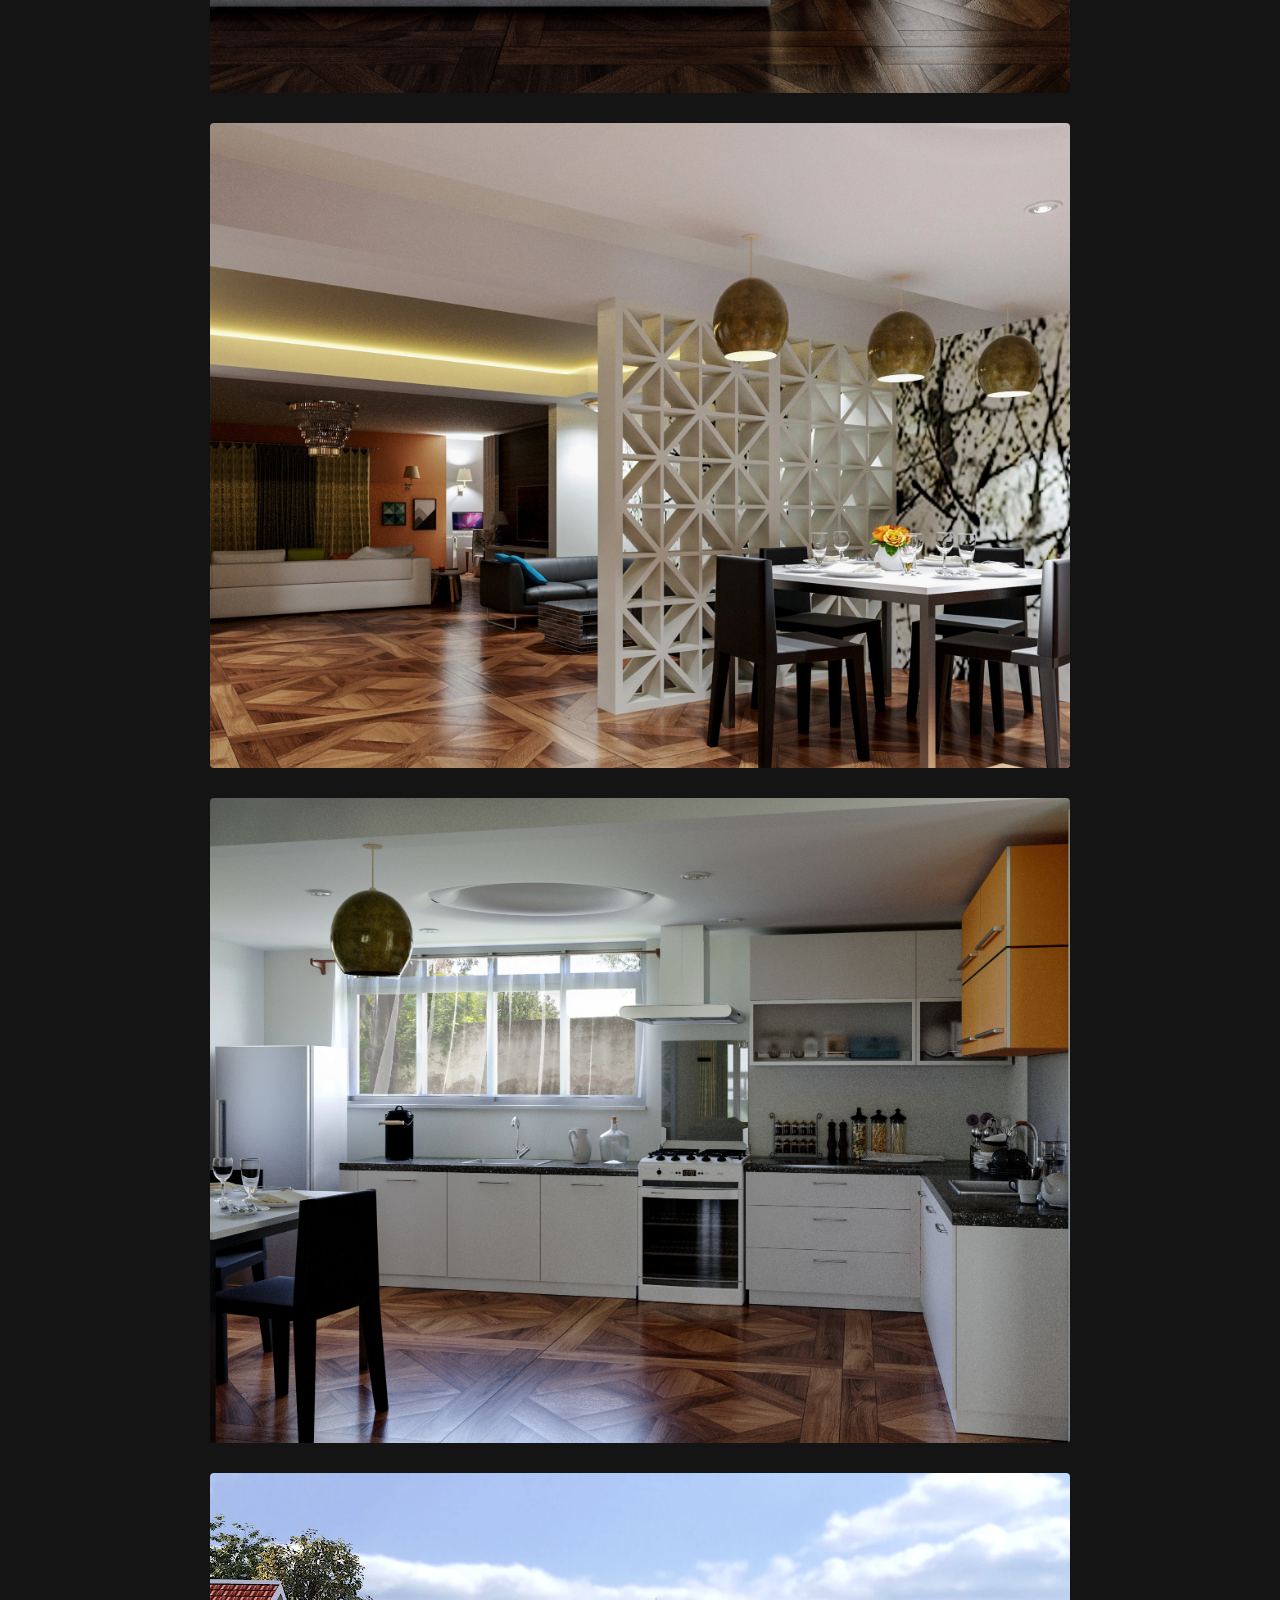
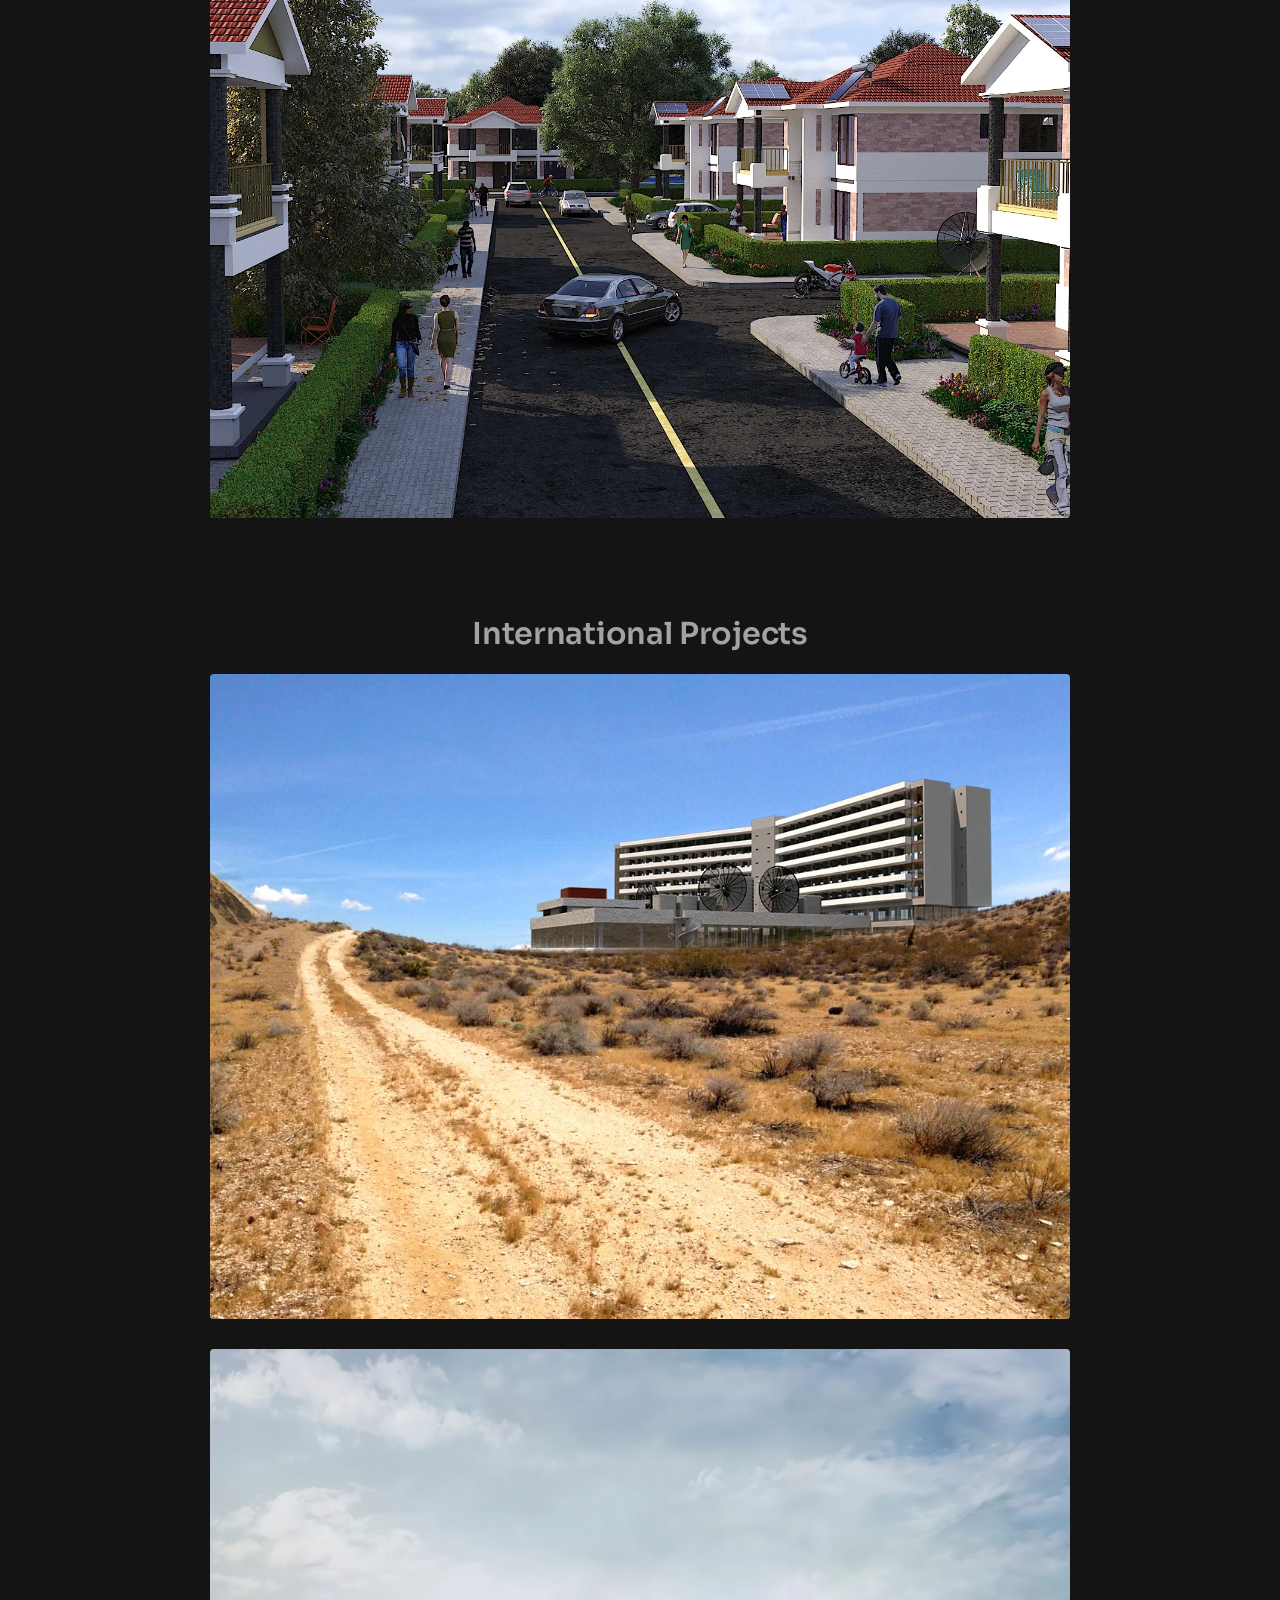
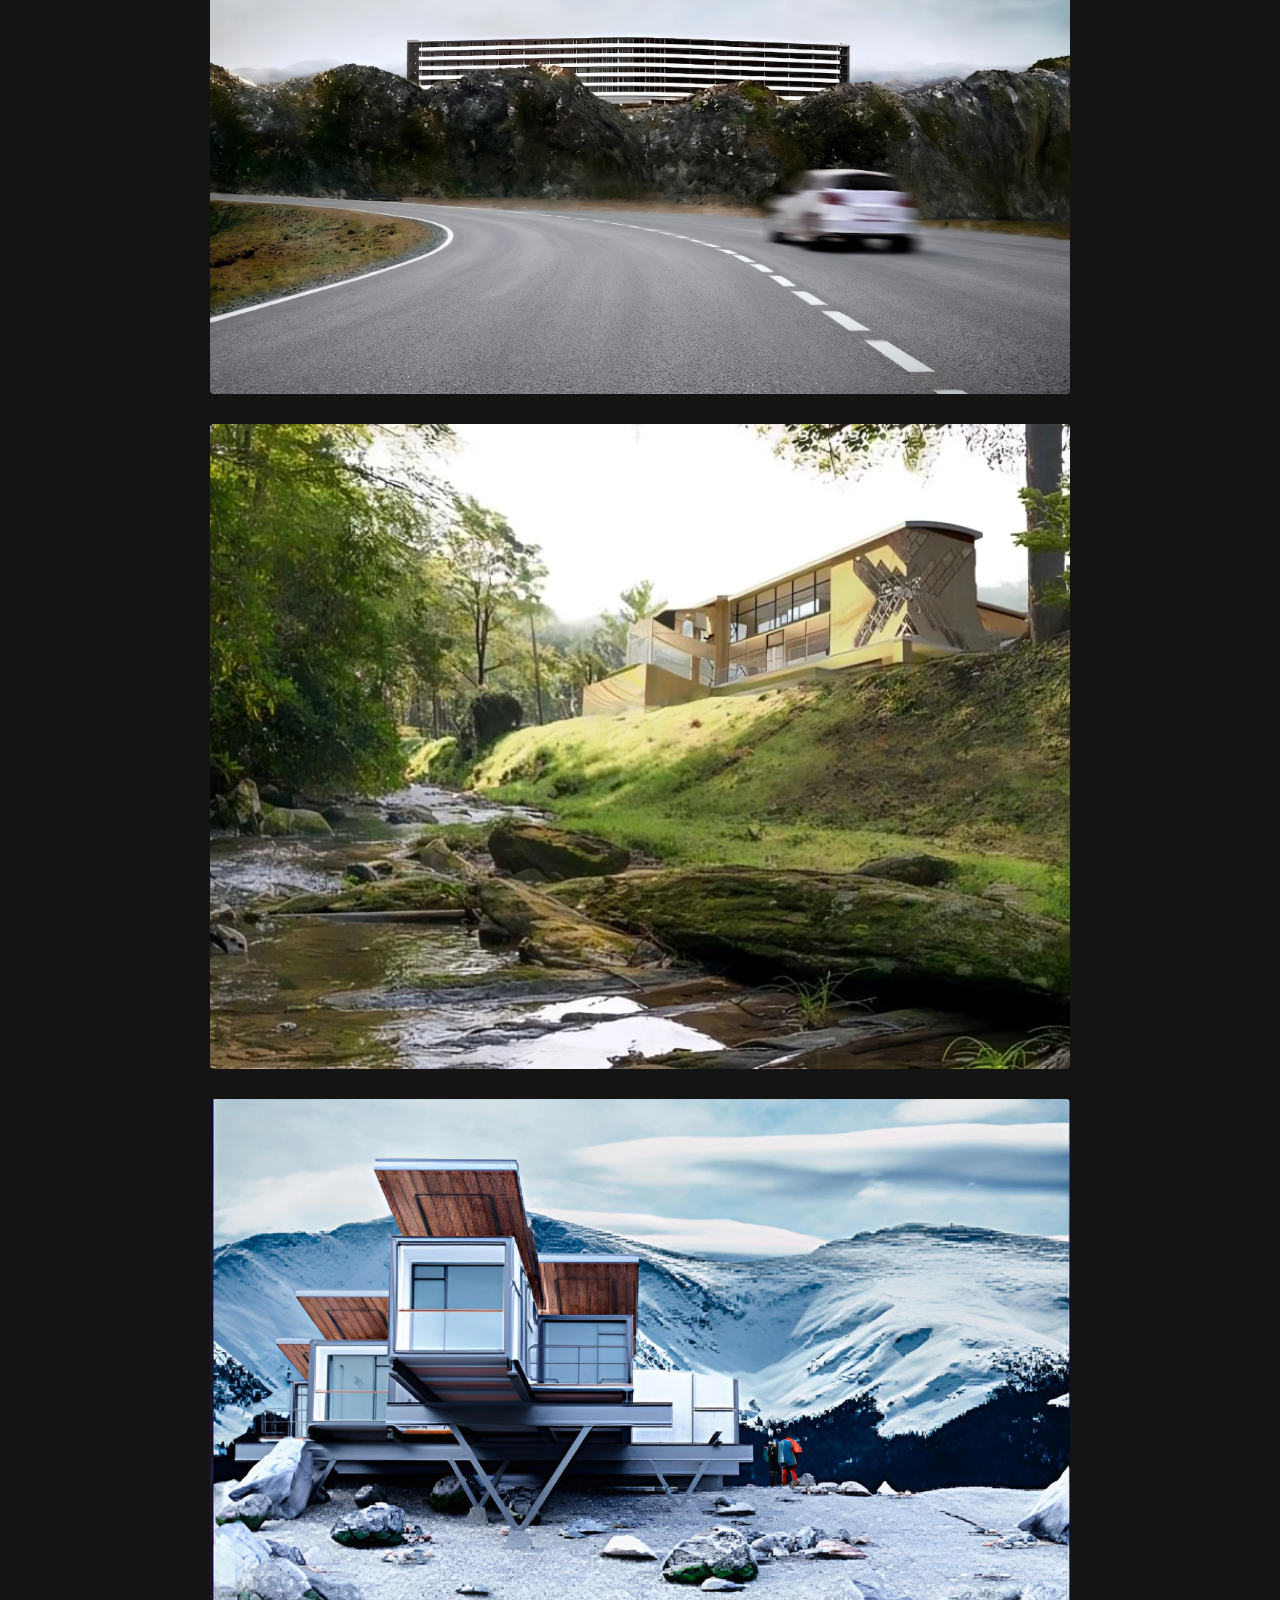
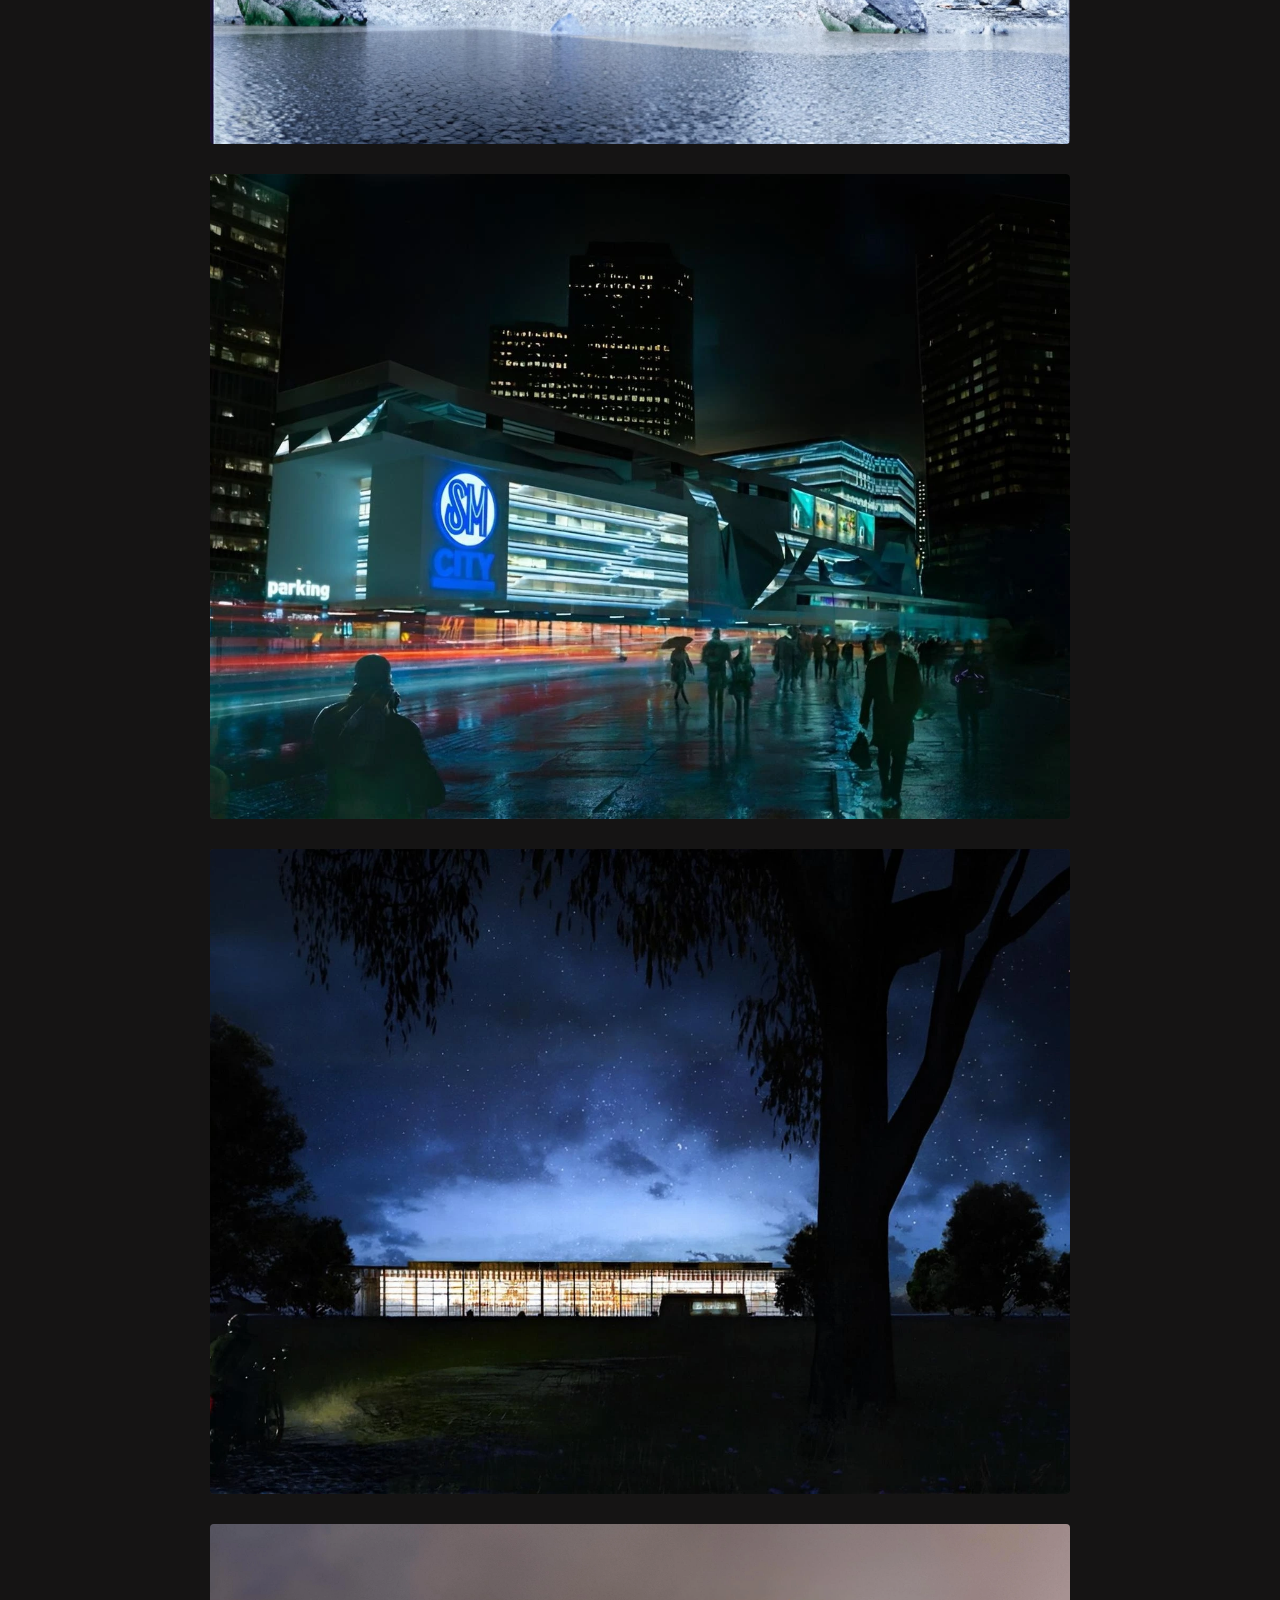
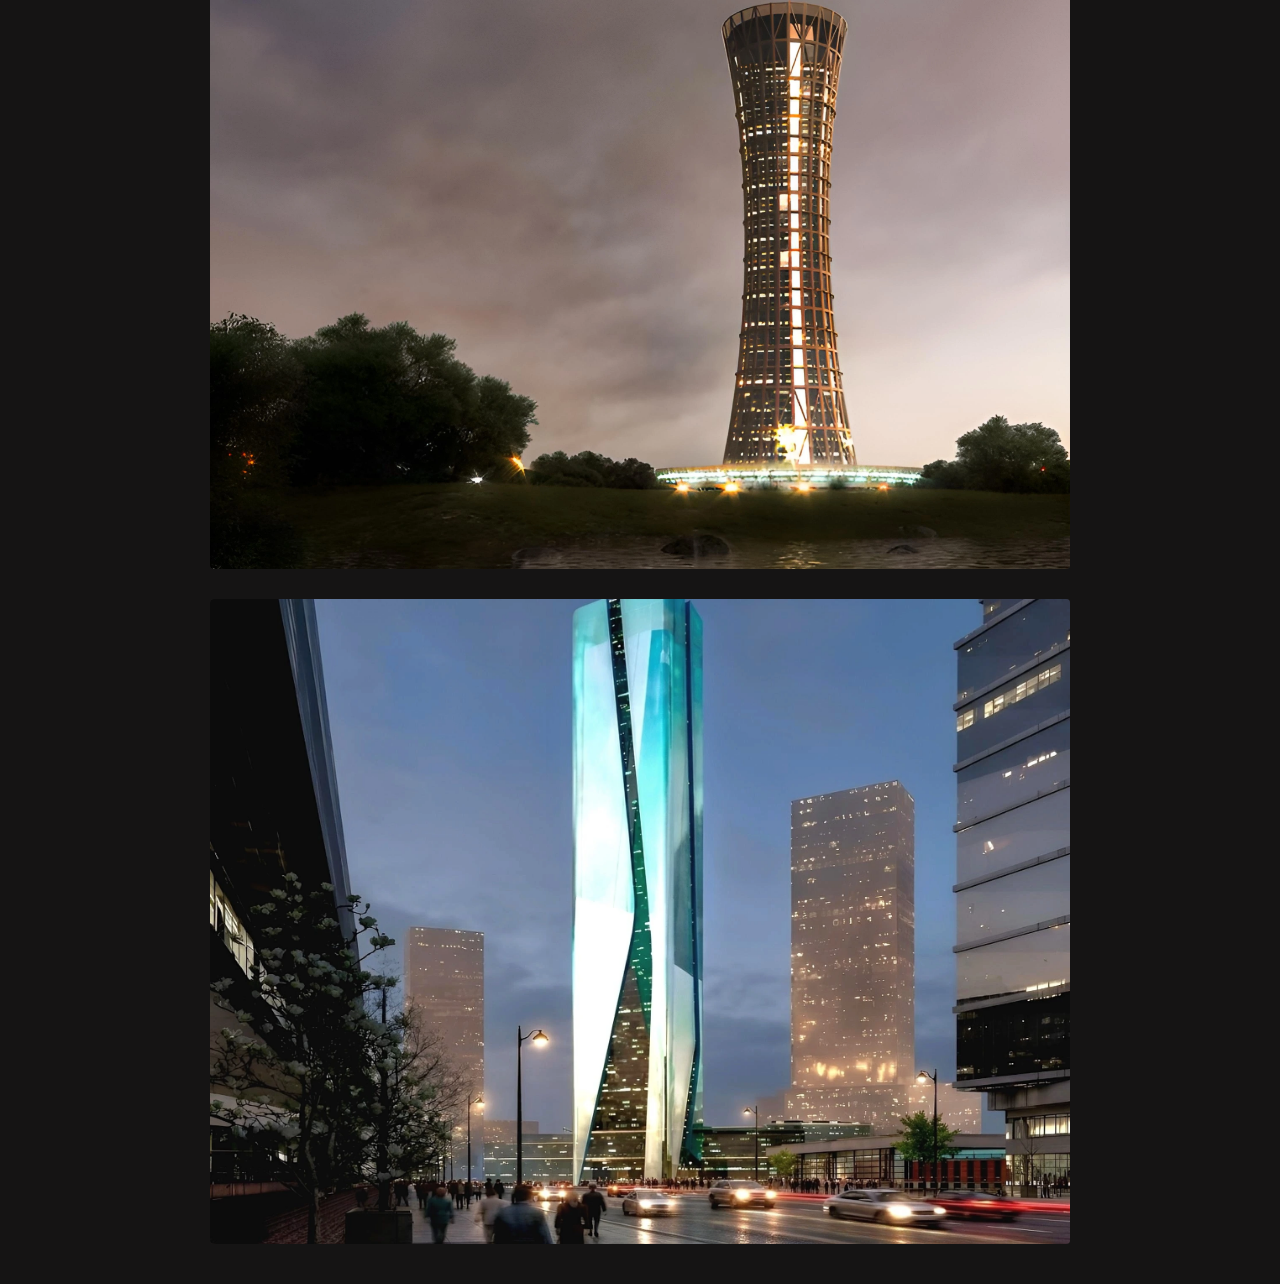
==== commit d9778c4e: "Reconfigure for SOA" ====
--- a/index.html
+++ b/index.html
@@ -68,10 +68,10 @@
         </header>
 
         <section class="gallery-section">
-            <h2 class="section-heading">Renders for Local Clients</h2>
+            <h2 class="section-heading">Local Projects</h2>
             <section class="gallery">
                 <article class="gallery-item" data-index="1">
-                    <img src="images/Borderland house scene 1.webp" alt="Portfolio image" class="gallery-image">
+                    <img src="images/Borderland house.webp" alt="Portfolio image" class="gallery-image">
                 </article>
                 <article class="gallery-item" data-index="3">
                     <img src="images/3a.webp" alt="Portfolio image" class="gallery-image">
@@ -79,59 +79,47 @@
                 <article class="gallery-item" data-index="4">
                     <img src="images/8a.webp" alt="Portfolio image" class="gallery-image">
                 </article>
-                <article class="gallery-item" data-index="5">
-                    <img src="images/IMG_0092.webp" alt="Portfolio image" class="gallery-image">
-                </article>
-                <article class="gallery-item" data-index="6">
-                    <img src="images/IMG_0180.webp" alt="Portfolio image" class="gallery-image">
-                </article>
                 <article class="gallery-item" data-index="7">
                     <img src="images/5a.webp" alt="Portfolio image" class="gallery-image">
                 </article>
                 <article class="gallery-item" data-index="8">
-                    <img src="images/1602224054090.jpg" alt="Portfolio image" class="gallery-image">
-                </article>
-                <article class="gallery-item" data-index="8">
                     <img src="images/Giziaux estate.webp" alt="Portfolio image" class="gallery-image">
-                </article>
-                <article class="gallery-item" data-index="12">
-                    <img src="images/2-1.webp" alt="Portfolio image" class="gallery-image">
-                </article>
-                <article class="gallery-item" data-index="12">
-                    <img src="images/Prof 3a.webp" alt="Portfolio image" class="gallery-image">
-                </article>
-                <article class="gallery-item" data-index="12">
-                    <img src="images/Laz-2.webp" alt="Portfolio image" class="gallery-image">
                 </article>
                 
             </section>
         </section>
 
         <section class="gallery-section">
-            <h2 class="section-heading">Renders for International Clients</h2>
+            <h2 class="section-heading">International Projects</h2>
             <section class="gallery">
                 <article class="gallery-item" data-index="2">
-                    <img src="images/Siberia.webp" alt="Portfolio image 3" class="gallery-image">
+                    <img src="images/Research centre.webp" alt="Portfolio image 3" class="gallery-image">
                 </article>
                 <article class="gallery-item" data-index="2">
-                    <img src="images/Driver.webp" alt="Portfolio image 3" class="gallery-image">
-                </article>
-                <article class="gallery-item" data-index="2">
-                    <img src="images/Casa 24.webp" alt="Portfolio image 3" class="gallery-image">
-                </article>
-                <article class="gallery-item" data-index="2">
-                    <img src="images/Rumanov 2.webp" alt="Portfolio image 3" class="gallery-image">
-                </article>
-                <article class="gallery-item" data-index="12">
-                    <img src="images/Museum 1.jpg" alt="Portfolio image 5" class="gallery-image">
+                    <img src="images/Rumanov.webp" alt="Portfolio image 3" class="gallery-image">
                 </article>
                 <article class="gallery-item" data-index="2">
                     <img src="images/JFL Art Academy.webp" alt="Portfolio image 3" class="gallery-image">
                 </article>
+                <article class="gallery-item" data-index="2">
+                    <img src="images/Norwegian cabin.webp" alt="Portfolio image 3" class="gallery-image">
+                </article>
+                <article class="gallery-item" data-index="12">
+                    <img src="images/SM-City.webp" alt="Portfolio image 5" class="gallery-image">
+                </article>
+                <article class="gallery-item" data-index="2">
+                    <img src="images/Diner.webp" alt="Portfolio image 3" class="gallery-image">
+                </article>
+                <article class="gallery-item" data-index="2">
+                    <img src="images/Tango house.webp" alt="Portfolio image 3" class="gallery-image">
+                </article>
+                <article class="gallery-item" data-index="2">
+                    <img src="images/Cheung kong - night.webp" alt="Portfolio image 3" class="gallery-image">
+                </article>
             </section>
         </section>
 
-        <section class="gallery-section">
+        <!--<section class="gallery-section">
             <h2 class="section-heading">Combined Portfolio</h2>
             <section class="gallery">
                 <article class="gallery-item" data-index="5">
@@ -141,7 +129,7 @@
                     <img src="images/Martin Archviz Portfolio_New-1.webp" alt="Portfolio image 7" class="gallery-image">
                 </article>
             </section>
-        </section>
+        </section>-->
     </main>
 
     <!-- Lightbox Modal -->
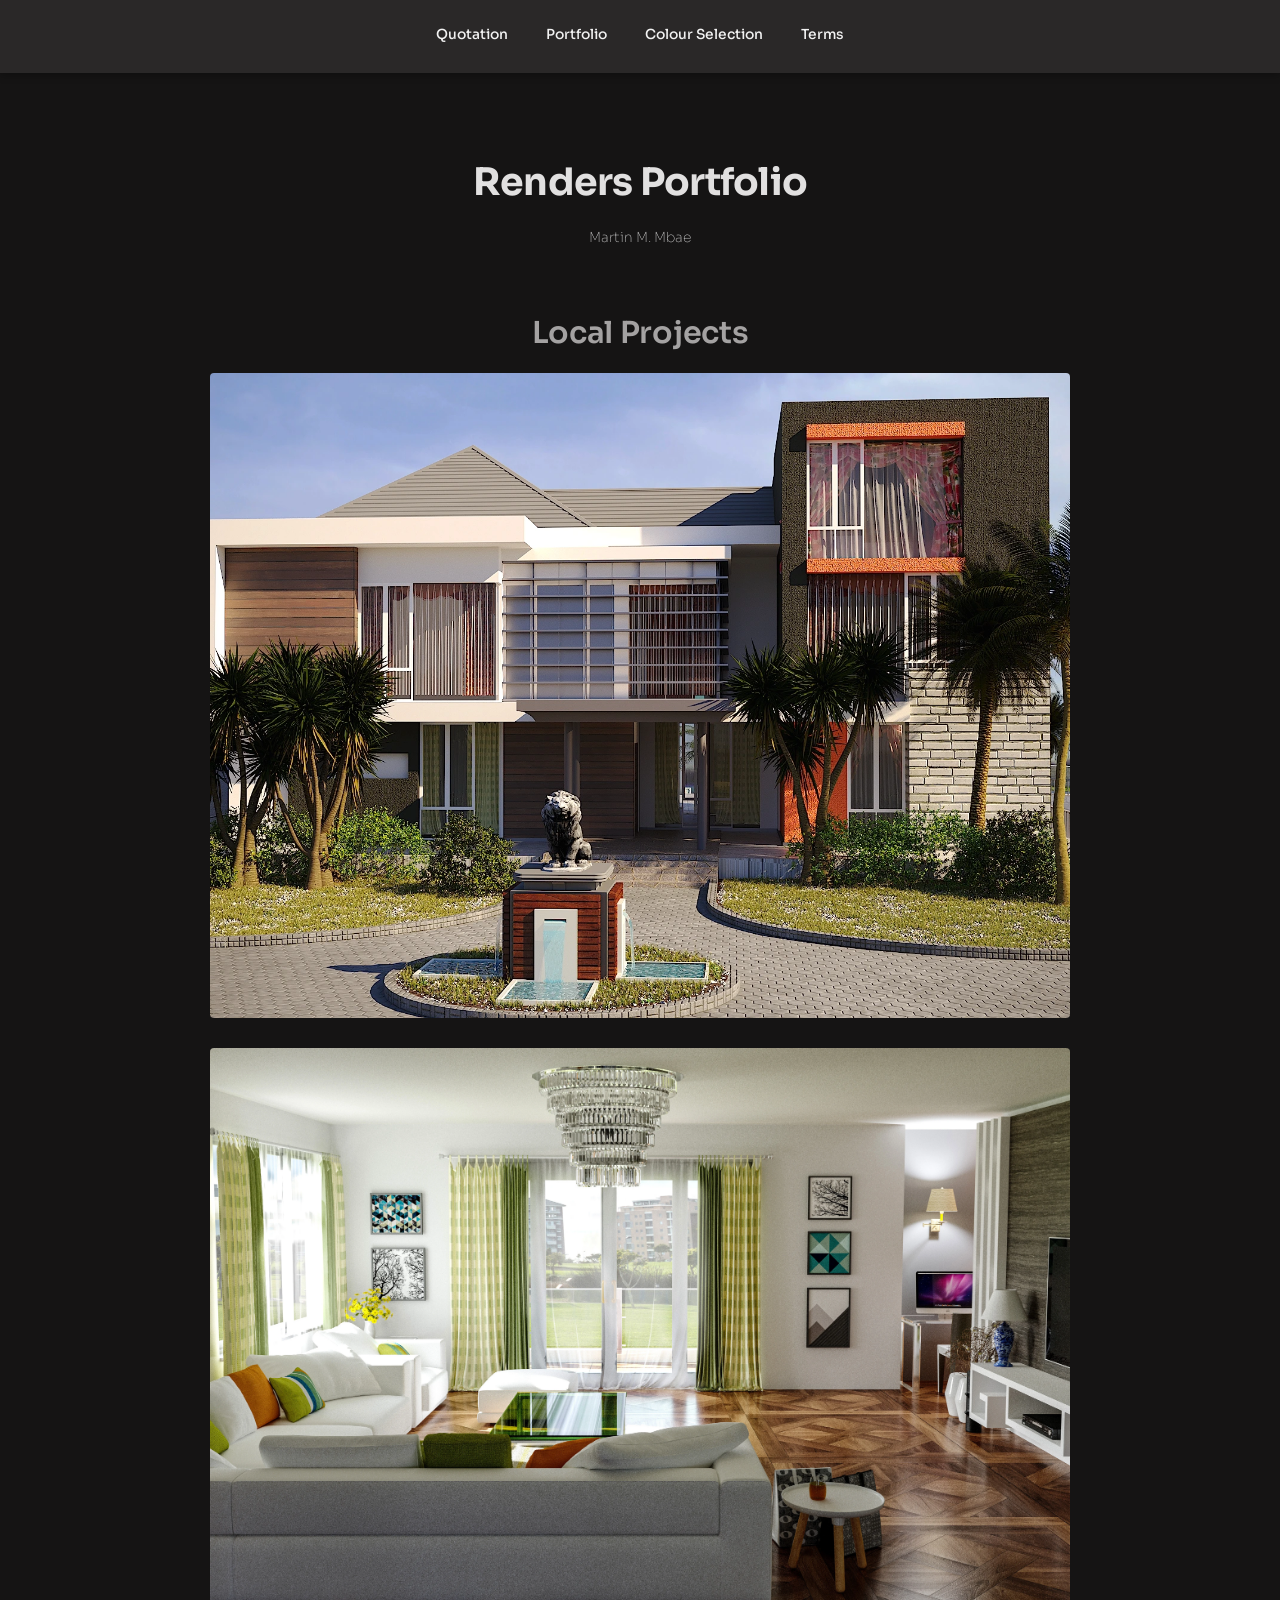
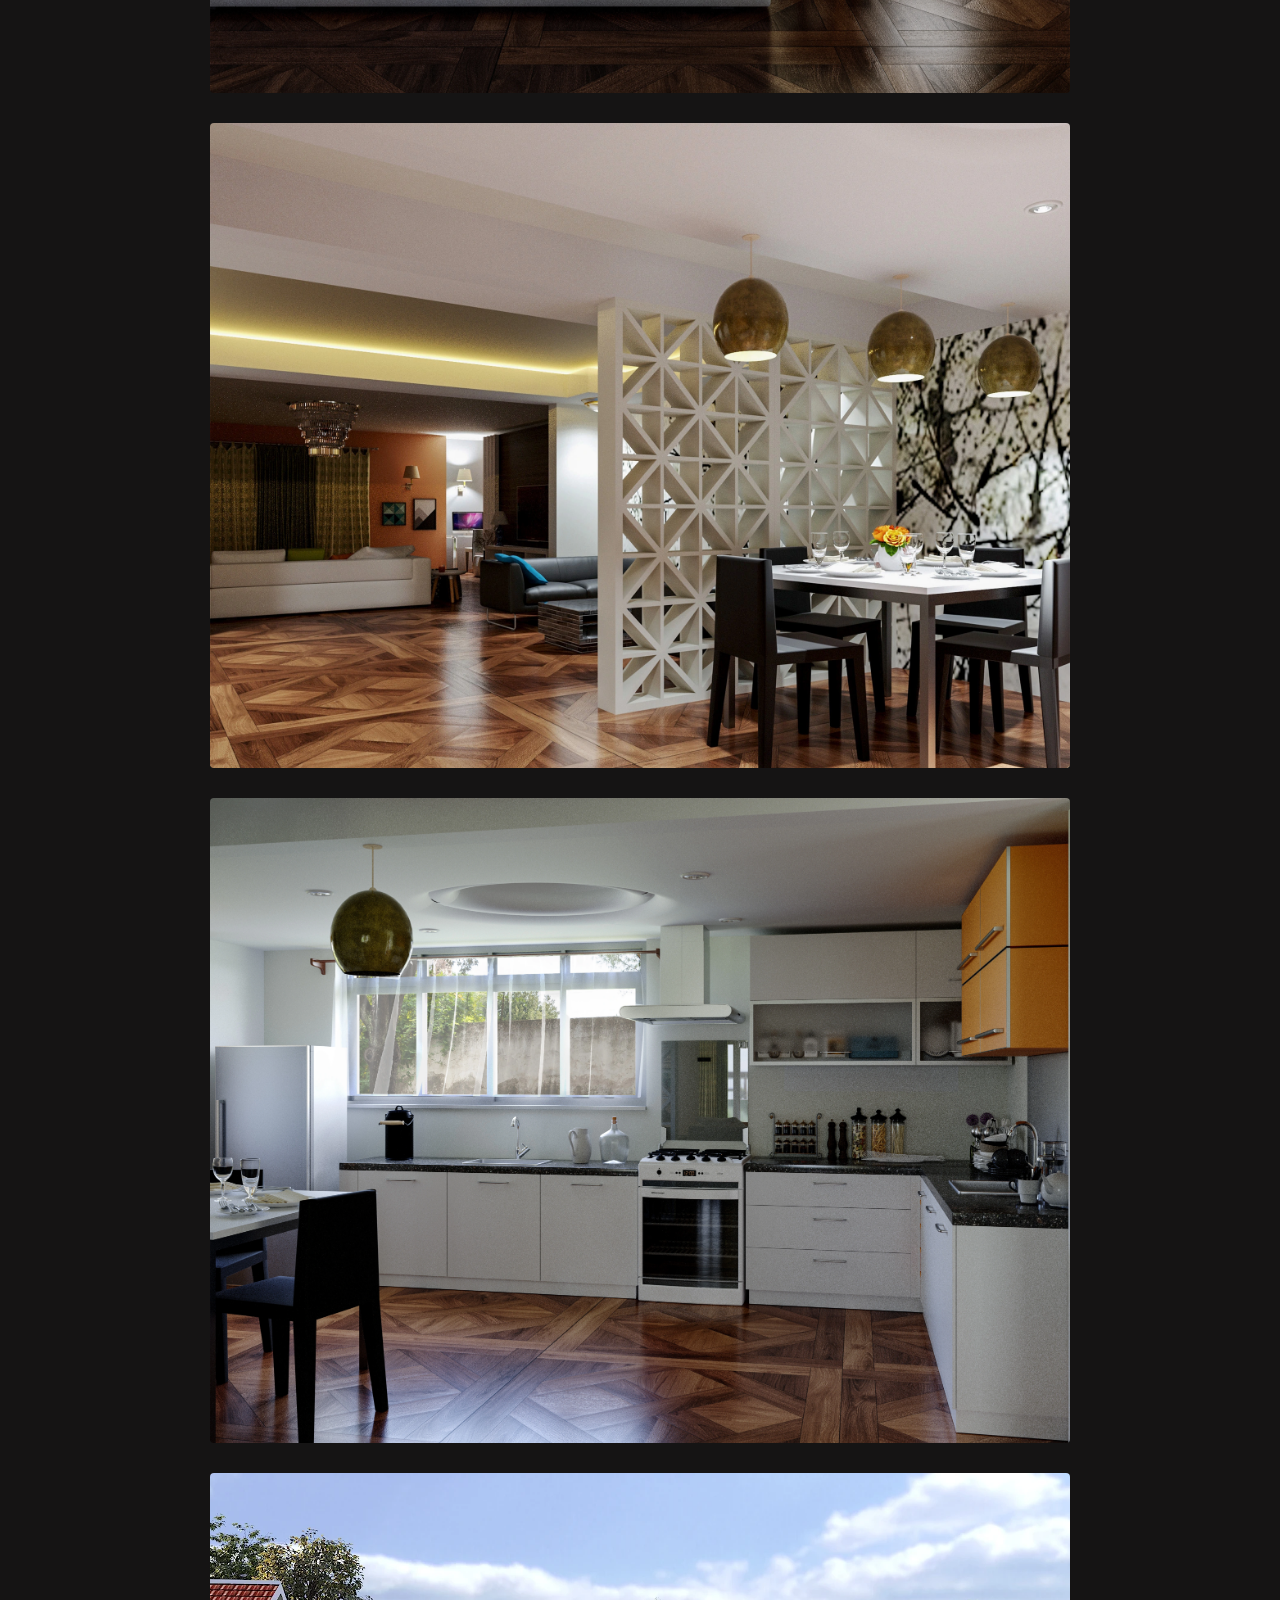
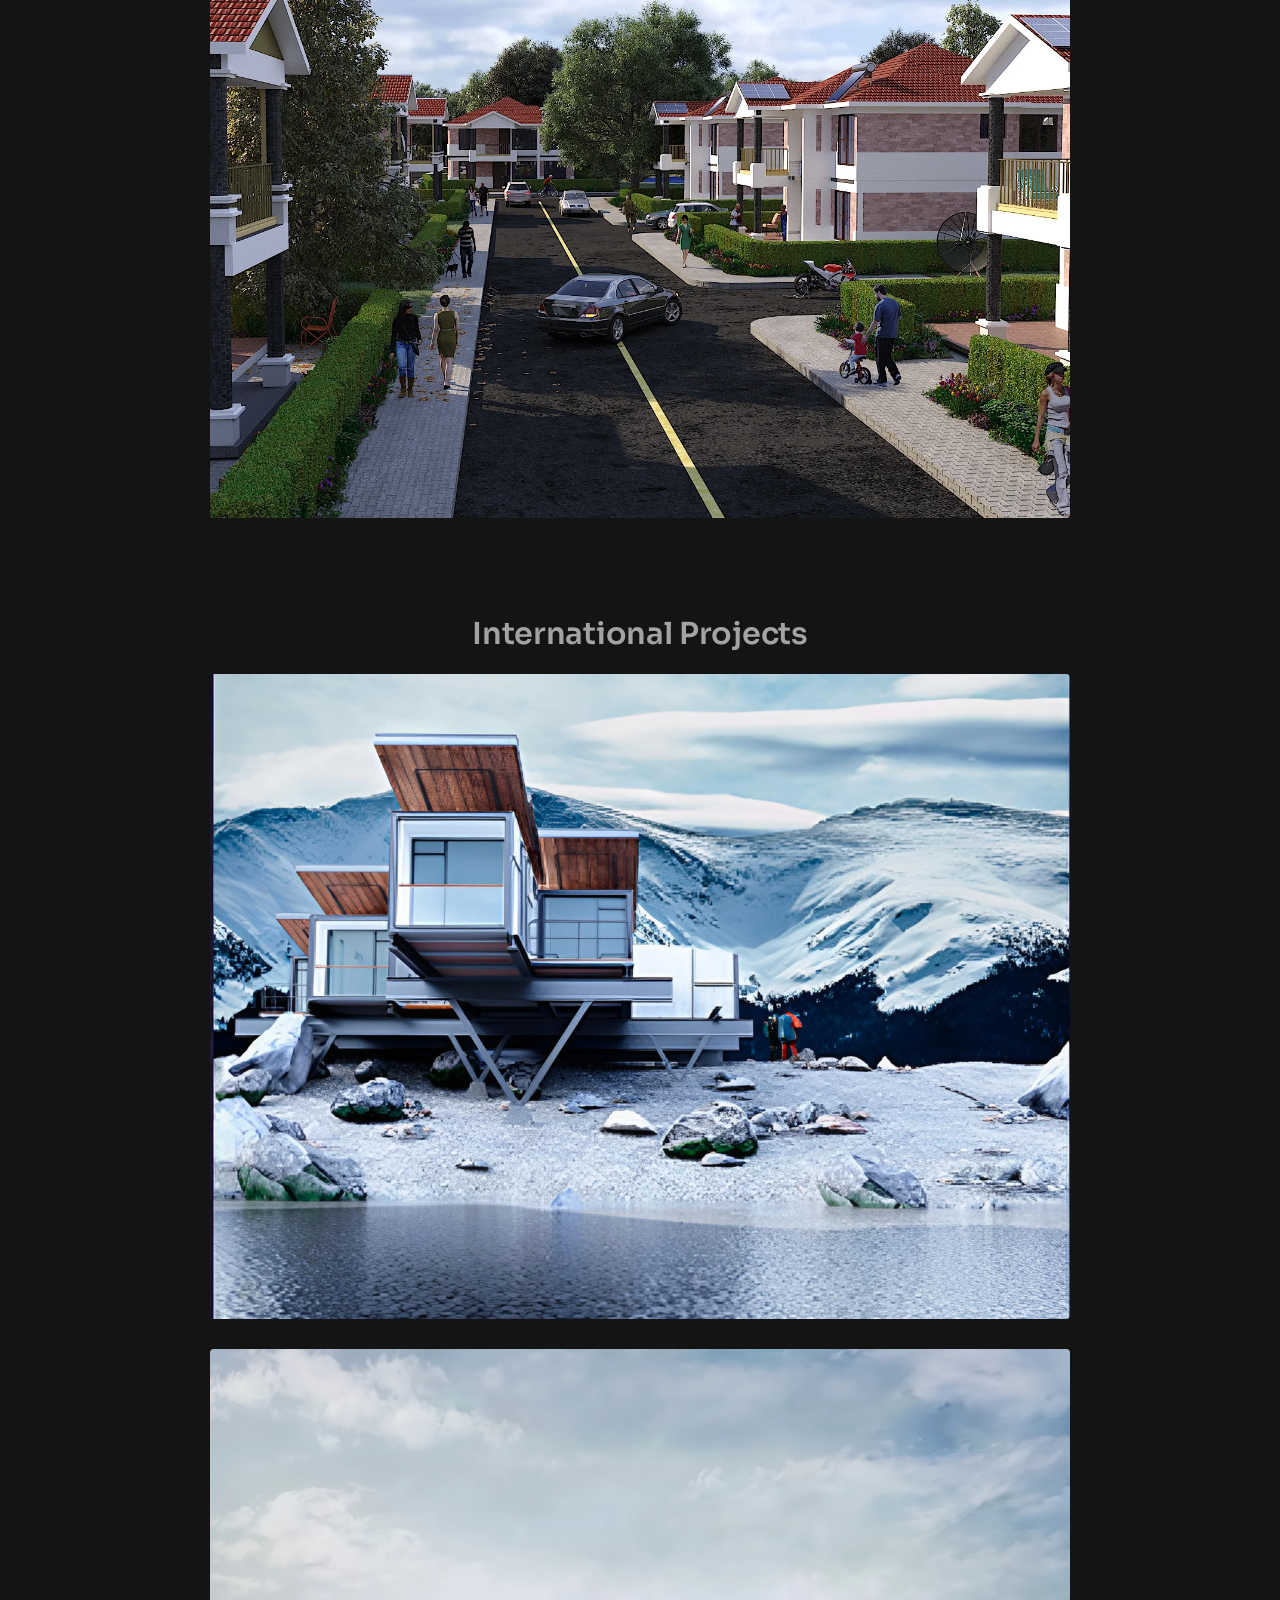
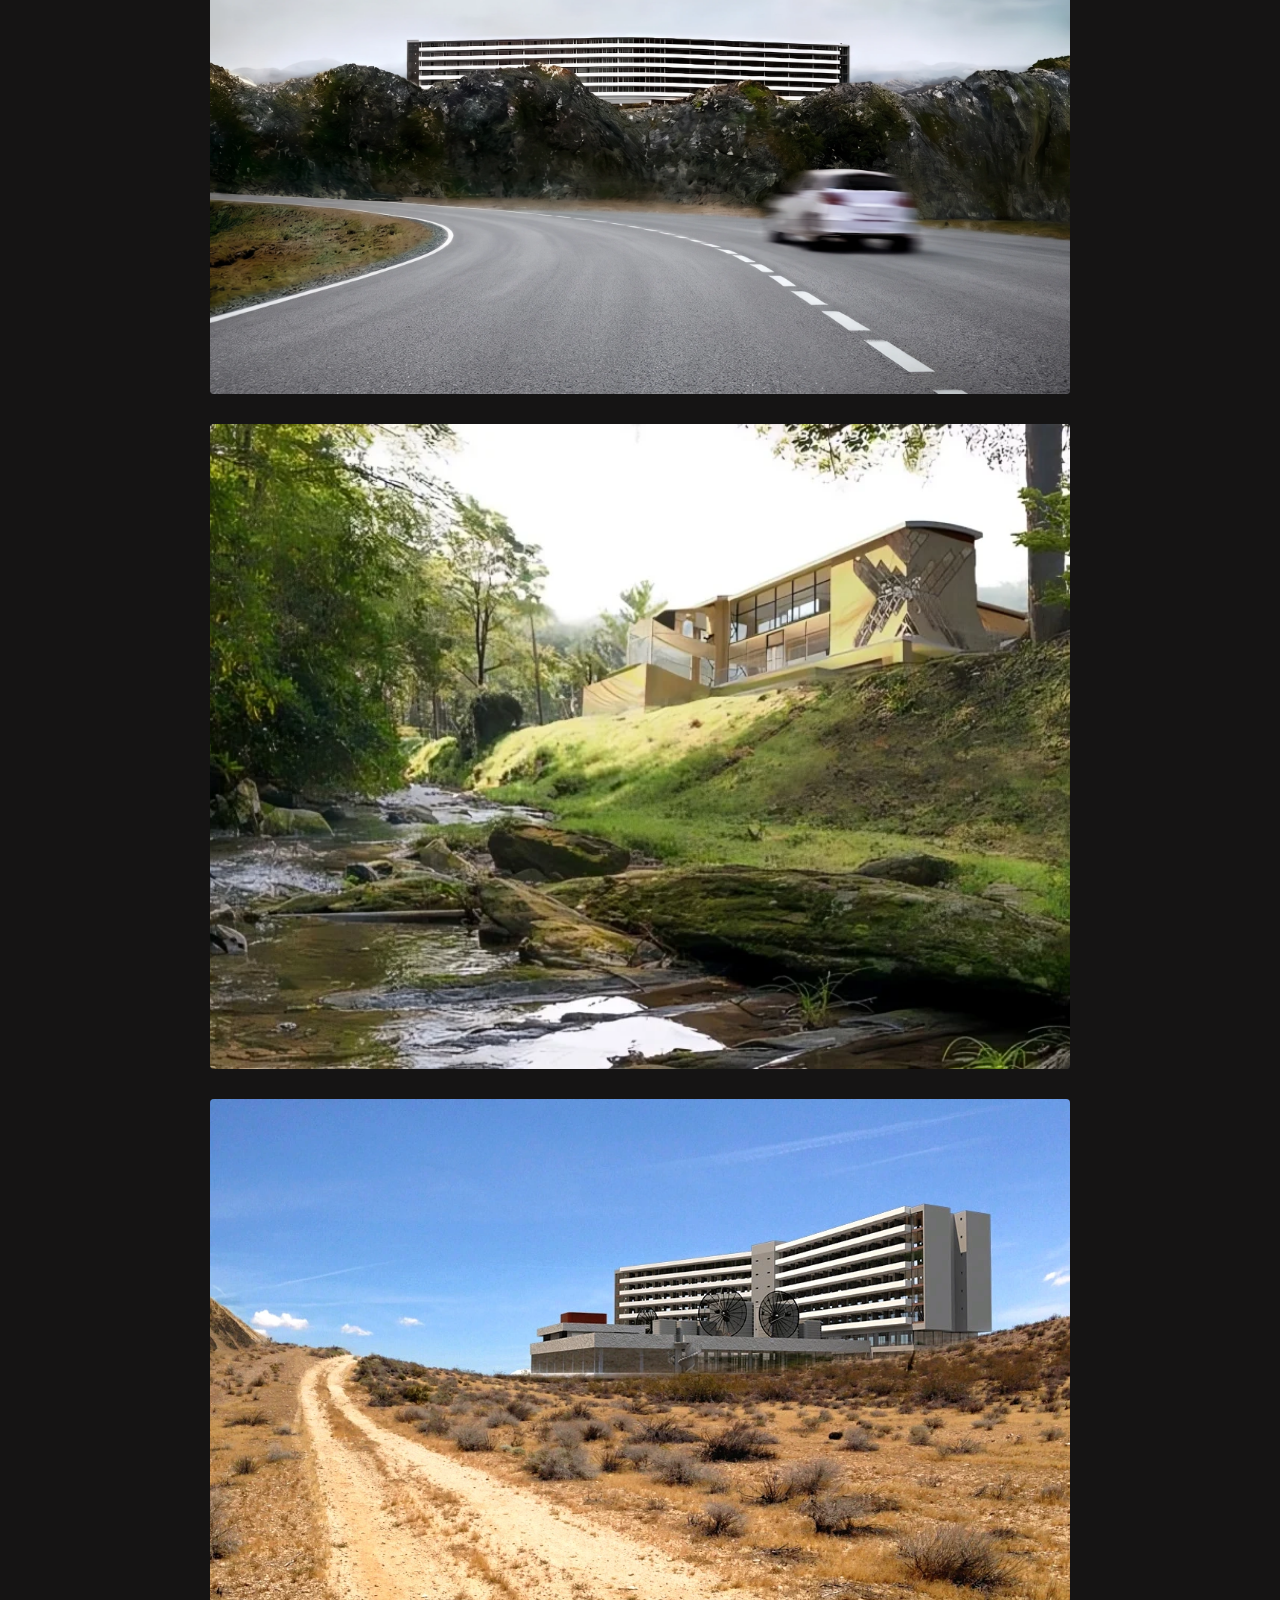
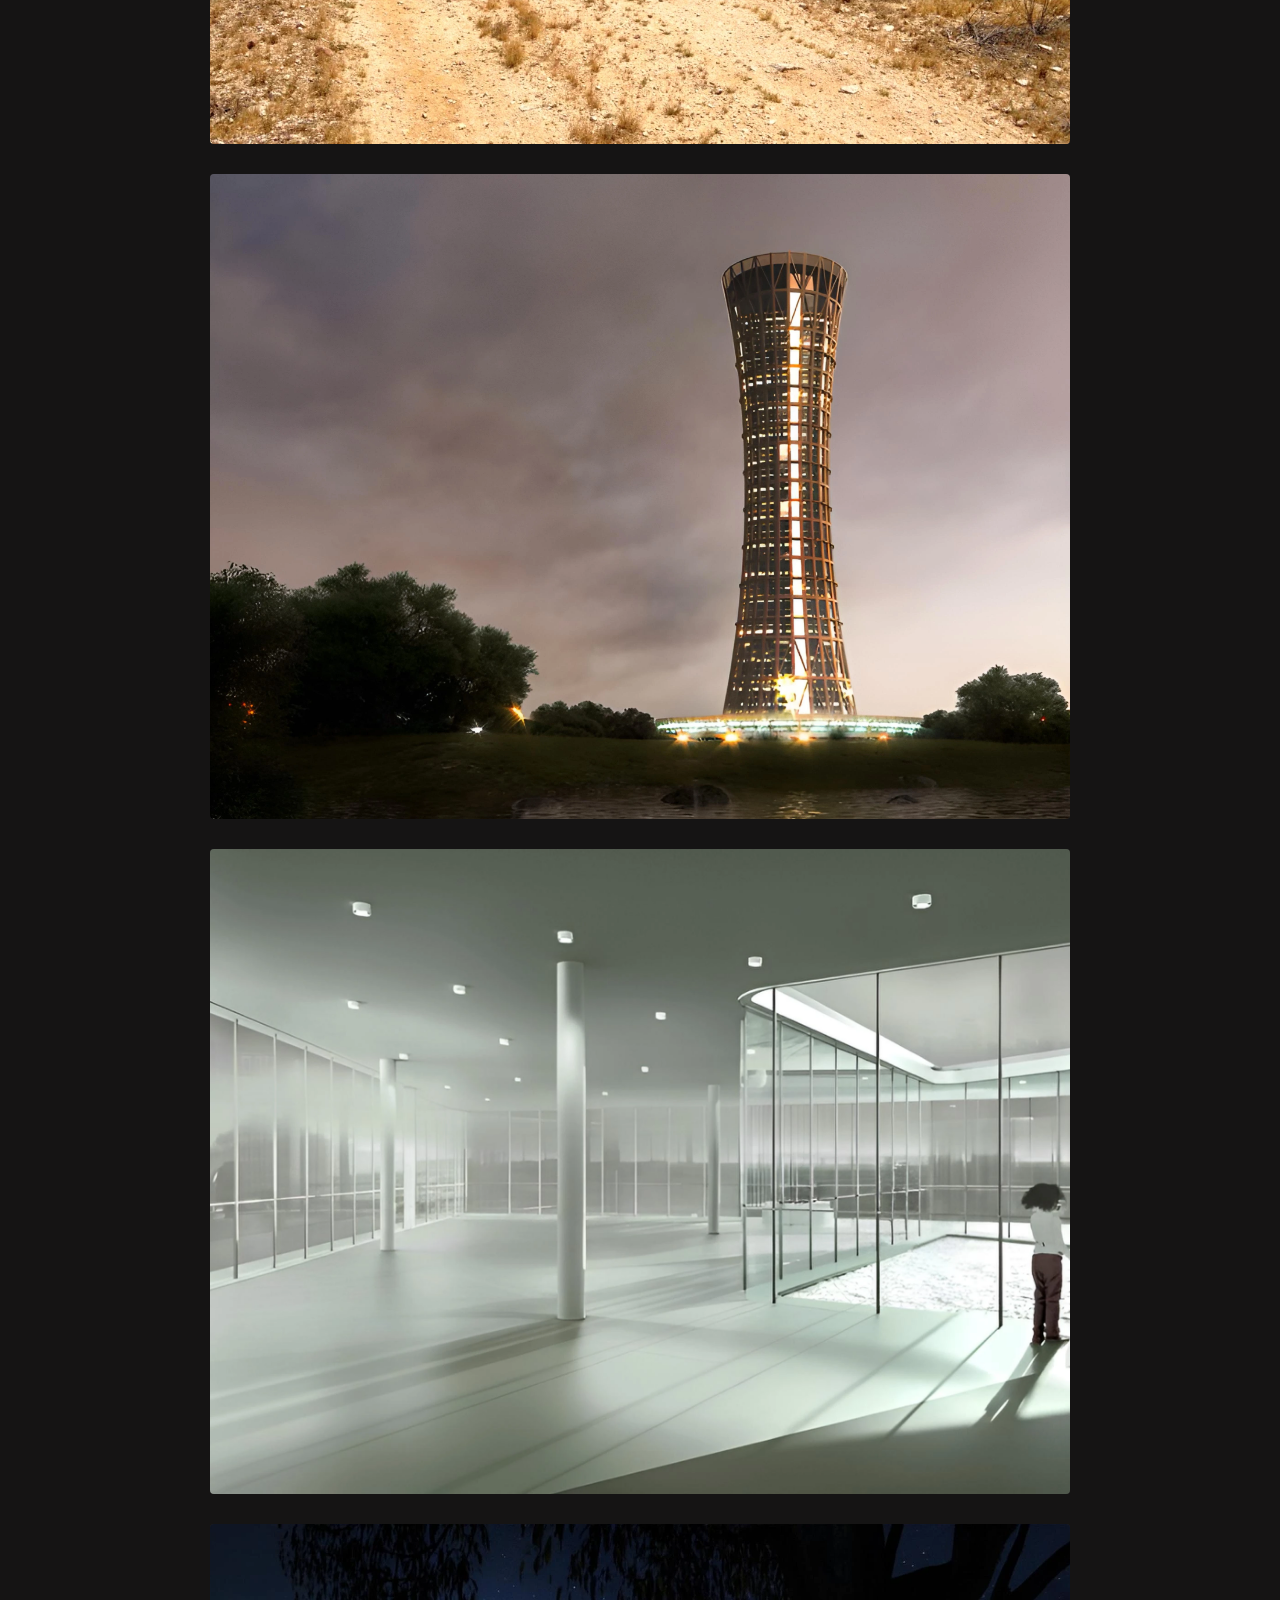
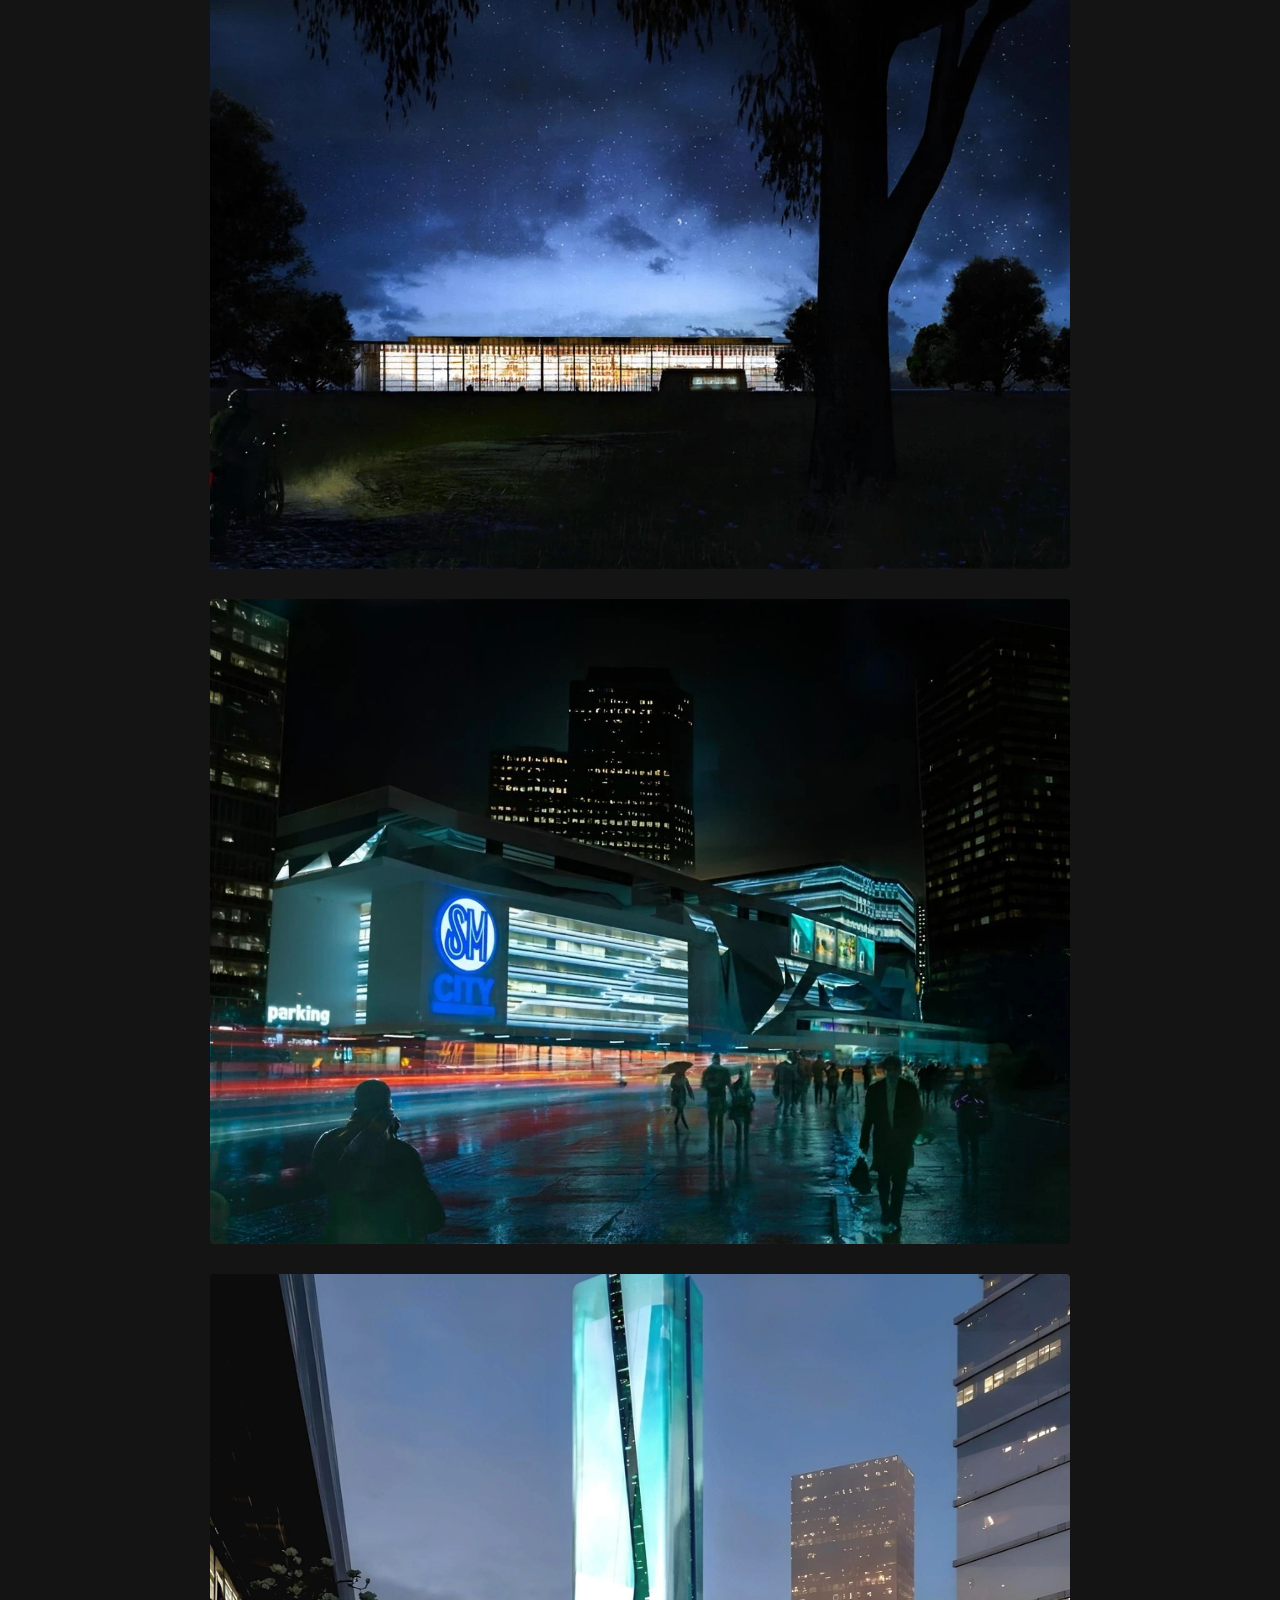
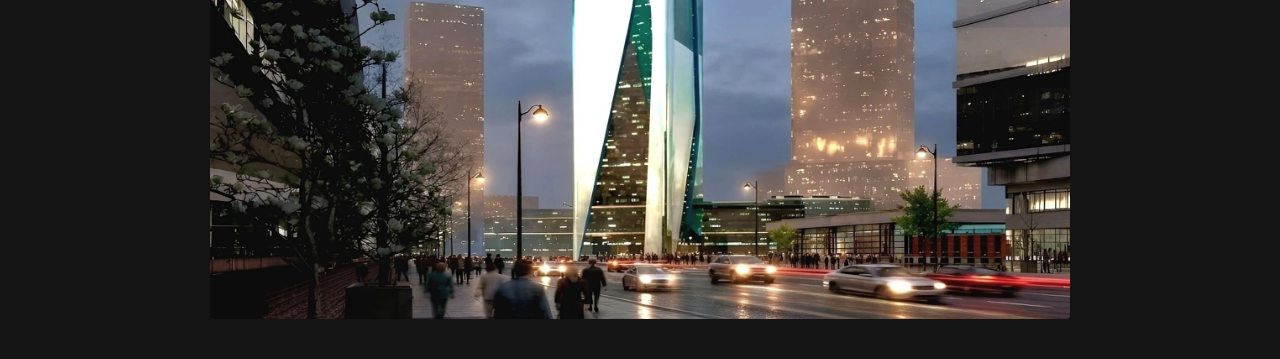
==== commit a19b2797: "Update images" ====
--- a/index.html
+++ b/index.html
@@ -73,16 +73,16 @@
                 <article class="gallery-item" data-index="1">
                     <img src="images/Borderland house.webp" alt="Portfolio image" class="gallery-image">
                 </article>
-                <article class="gallery-item" data-index="3">
+                <article class="gallery-item" data-index="2">
                     <img src="images/3a.webp" alt="Portfolio image" class="gallery-image">
                 </article>
-                <article class="gallery-item" data-index="4">
+                <article class="gallery-item" data-index="3">
                     <img src="images/8a.webp" alt="Portfolio image" class="gallery-image">
                 </article>
-                <article class="gallery-item" data-index="7">
+                <article class="gallery-item" data-index="4">
                     <img src="images/5a.webp" alt="Portfolio image" class="gallery-image">
                 </article>
-                <article class="gallery-item" data-index="8">
+                <article class="gallery-item" data-index="5">
                     <img src="images/Giziaux estate.webp" alt="Portfolio image" class="gallery-image">
                 </article>
                 
@@ -92,28 +92,31 @@
         <section class="gallery-section">
             <h2 class="section-heading">International Projects</h2>
             <section class="gallery">
-                <article class="gallery-item" data-index="2">
+                <article class="gallery-item" data-index="6">
+                    <img src="images/Norwegian cabin.webp" alt="Portfolio image 3" class="gallery-image">
+                </article>
+                <article class="gallery-item" data-index="7">
+                    <img src="images/Rumanov.webp" alt="Portfolio image 3" class="gallery-image">
+                </article>
+                <article class="gallery-item" data-index="8">
+                    <img src="images/JFL Art Academy.webp" alt="Portfolio image 3" class="gallery-image">
+                </article>
+                <article class="gallery-item" data-index="8">
                     <img src="images/Research centre.webp" alt="Portfolio image 3" class="gallery-image">
                 </article>
-                <article class="gallery-item" data-index="2">
-                    <img src="images/Rumanov.webp" alt="Portfolio image 3" class="gallery-image">
+                <article class="gallery-item" data-index="9">
+                    <img src="images/Tango house.webp" alt="Portfolio image 3" class="gallery-image">
                 </article>
-                <article class="gallery-item" data-index="2">
-                    <img src="images/JFL Art Academy.webp" alt="Portfolio image 3" class="gallery-image">
+                <article class="gallery-item" data-index="10">
+                    <img src="images/Museum-empty.webp" alt="Portfolio image 5" class="gallery-image">
                 </article>
-                <article class="gallery-item" data-index="2">
-                    <img src="images/Norwegian cabin.webp" alt="Portfolio image 3" class="gallery-image">
+                <article class="gallery-item" data-index="11">
+                    <img src="images/Diner.webp" alt="Portfolio image 3" class="gallery-image">
                 </article>
                 <article class="gallery-item" data-index="12">
-                    <img src="images/SM-City.webp" alt="Portfolio image 5" class="gallery-image">
+                    <img src="images/SM-City.webp" alt="Portfolio image 3" class="gallery-image">
                 </article>
-                <article class="gallery-item" data-index="2">
-                    <img src="images/Diner.webp" alt="Portfolio image 3" class="gallery-image">
-                </article>
-                <article class="gallery-item" data-index="2">
-                    <img src="images/Tango house.webp" alt="Portfolio image 3" class="gallery-image">
-                </article>
-                <article class="gallery-item" data-index="2">
+                <article class="gallery-item" data-index="13">
                     <img src="images/Cheung kong - night.webp" alt="Portfolio image 3" class="gallery-image">
                 </article>
             </section>
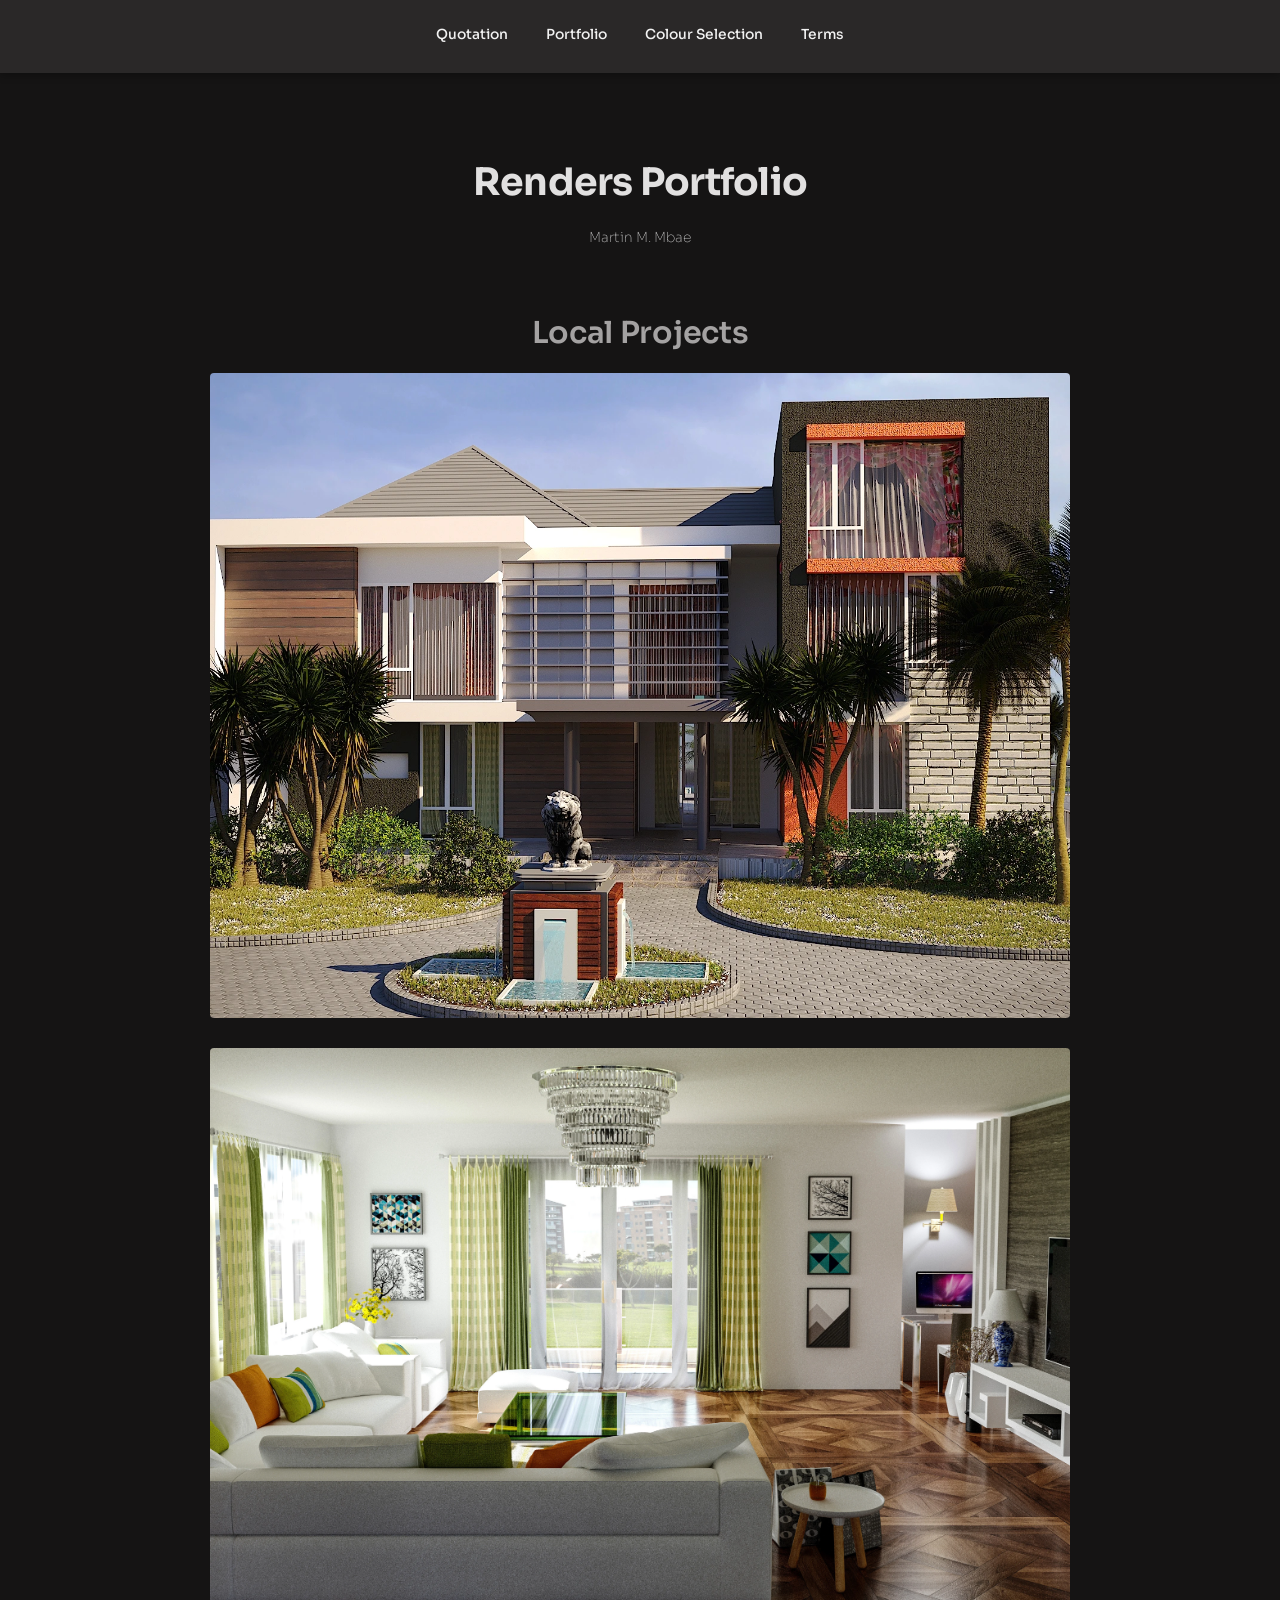
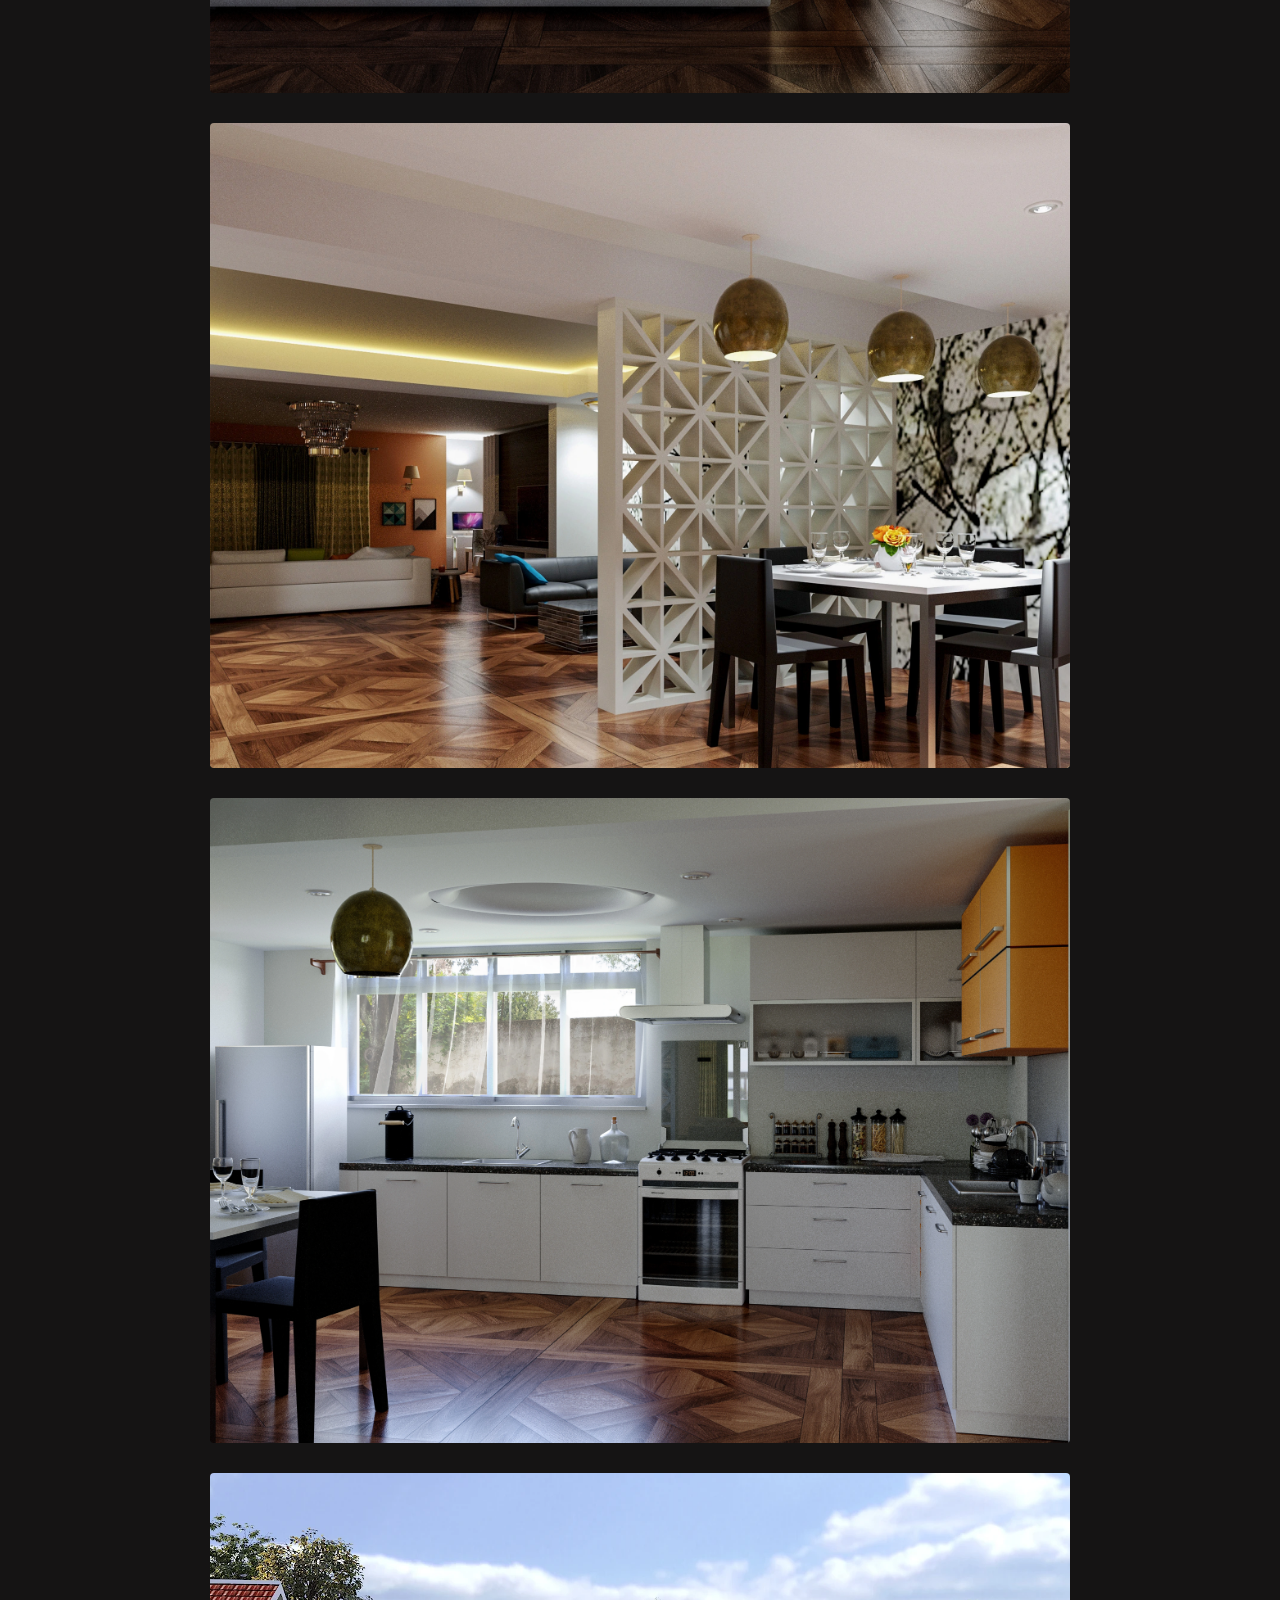
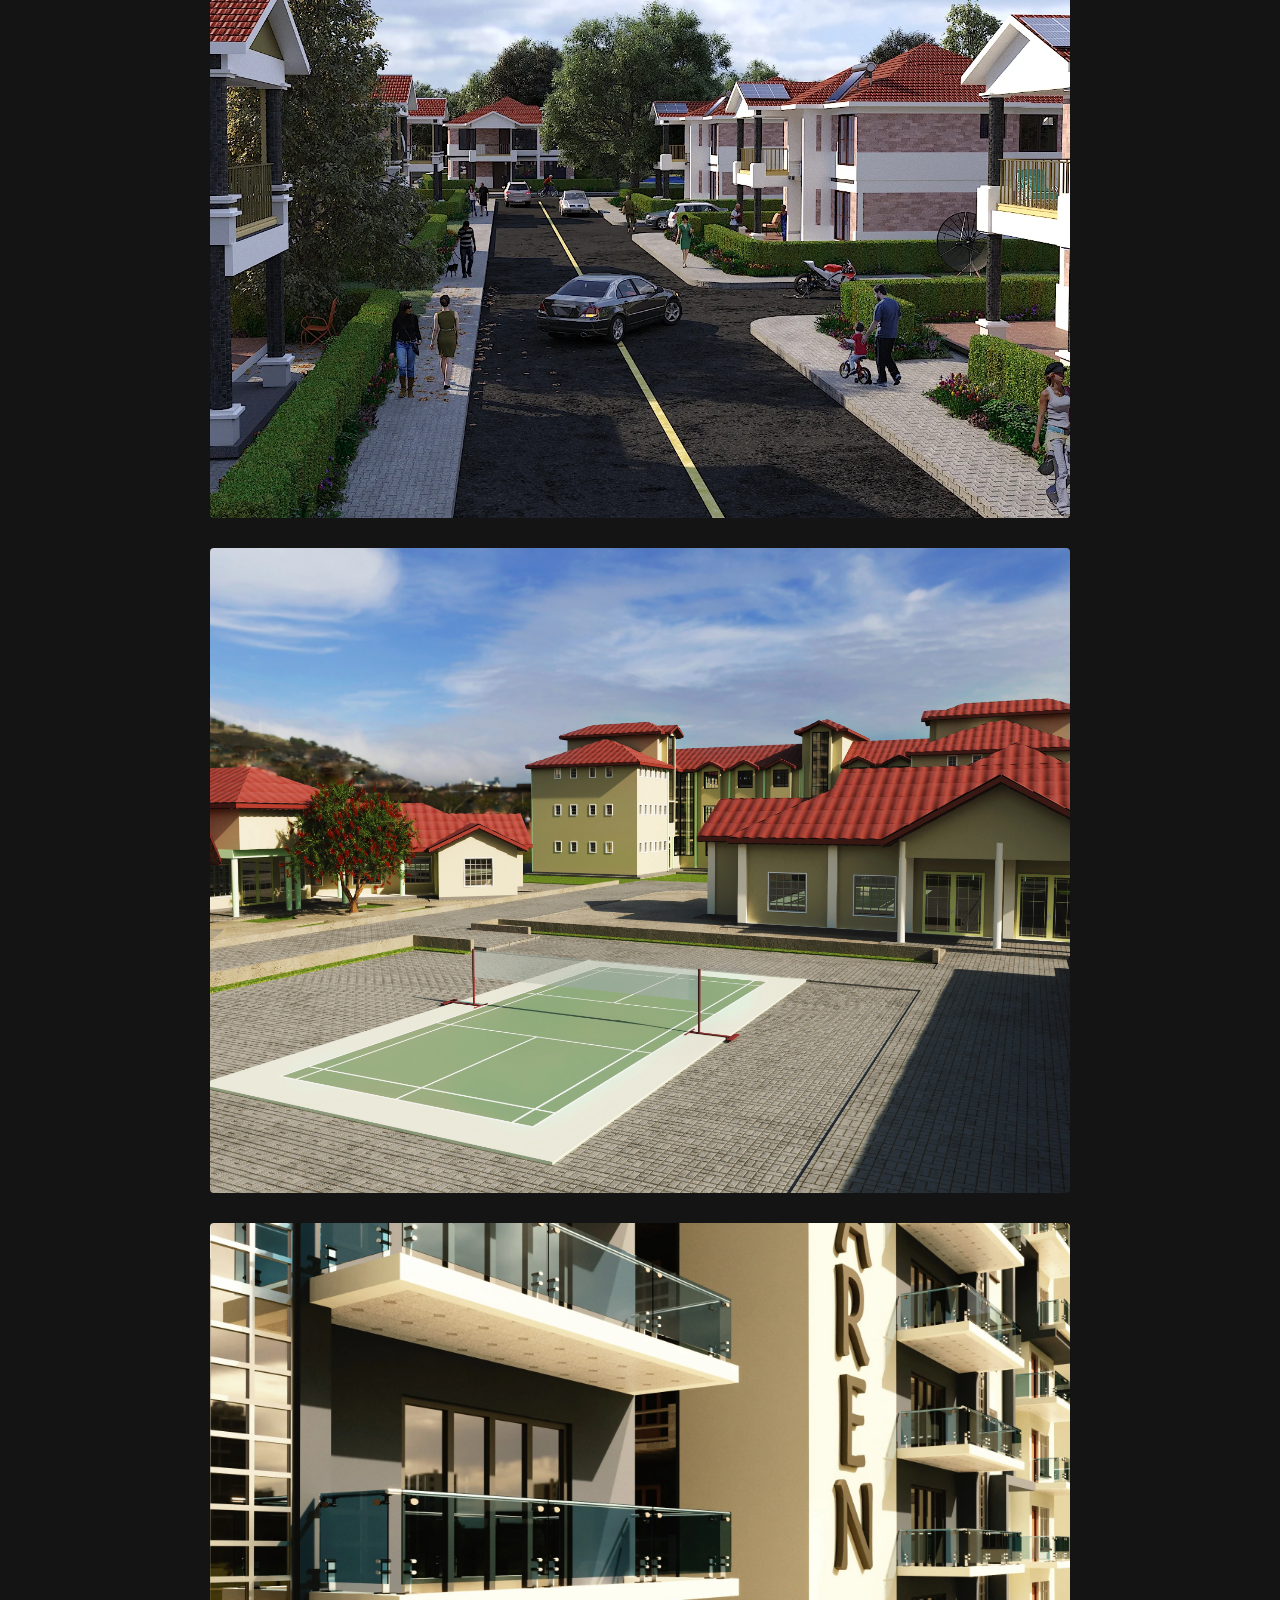
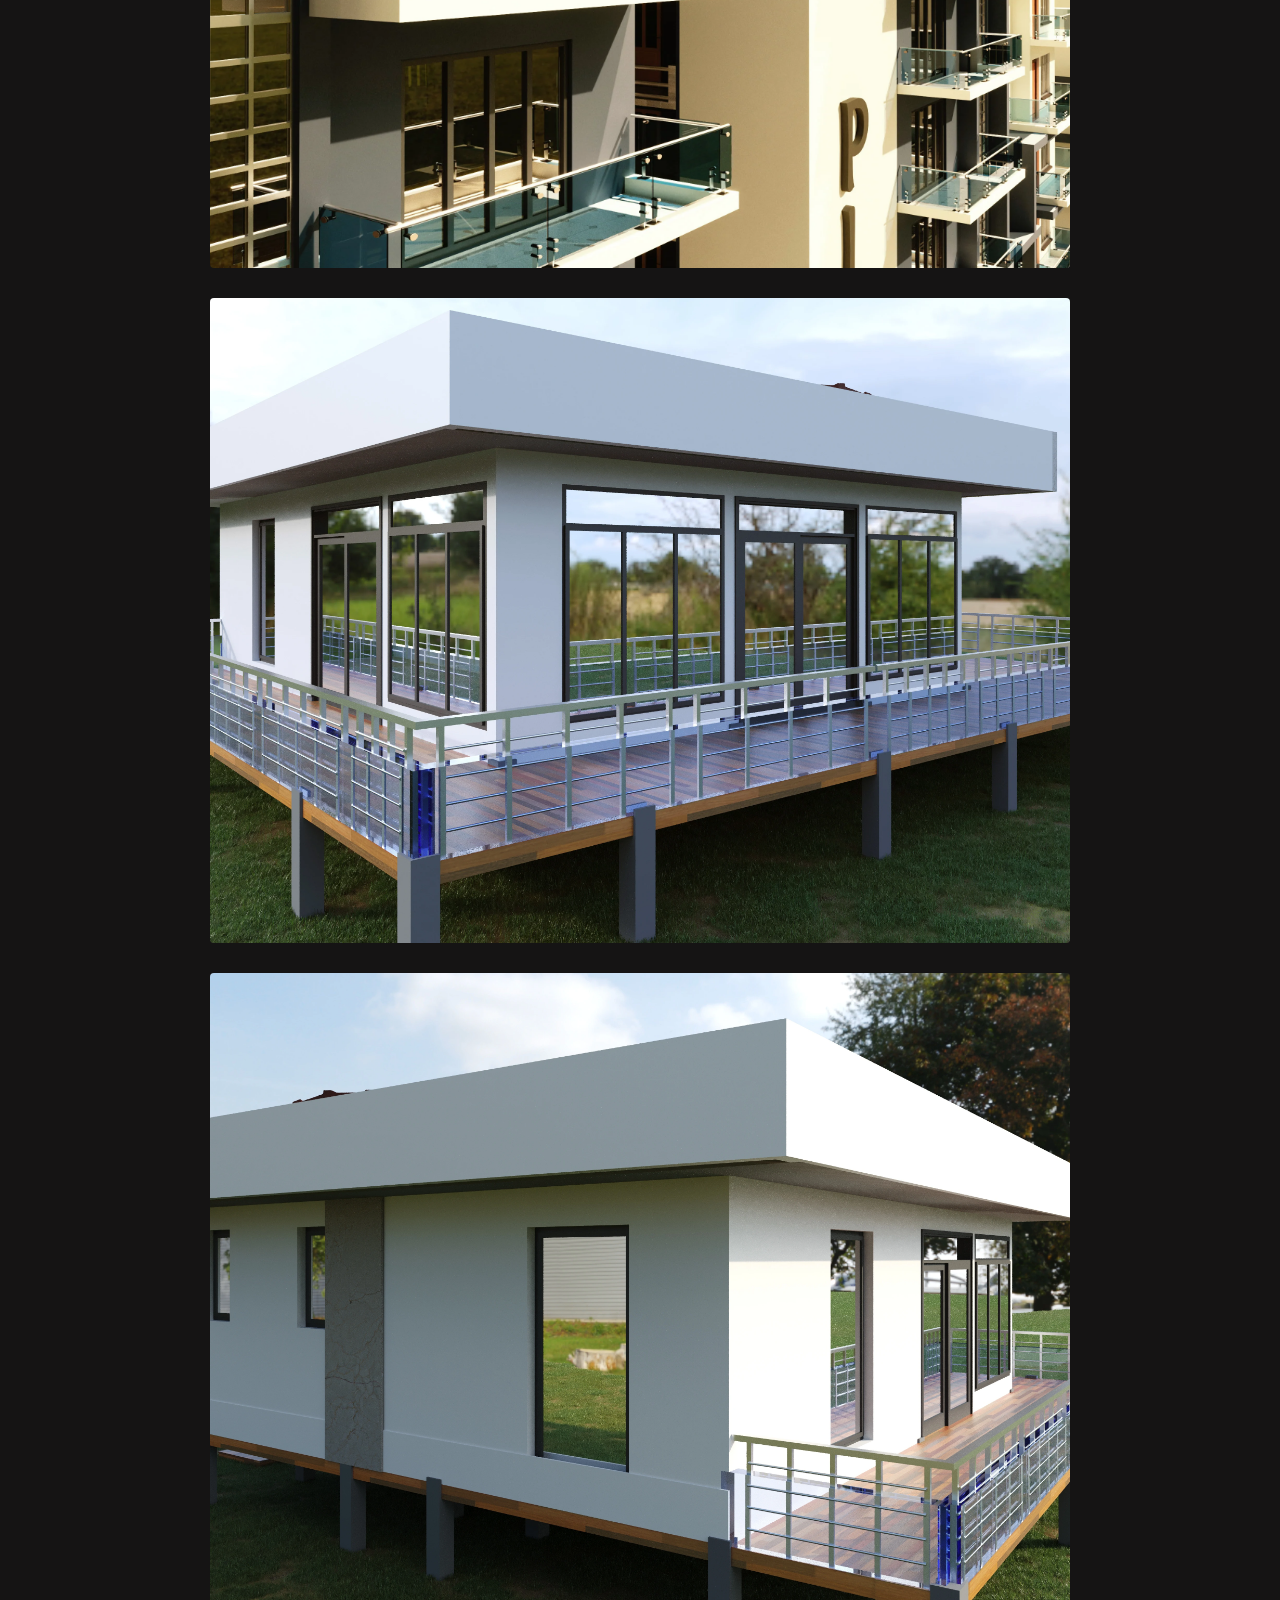
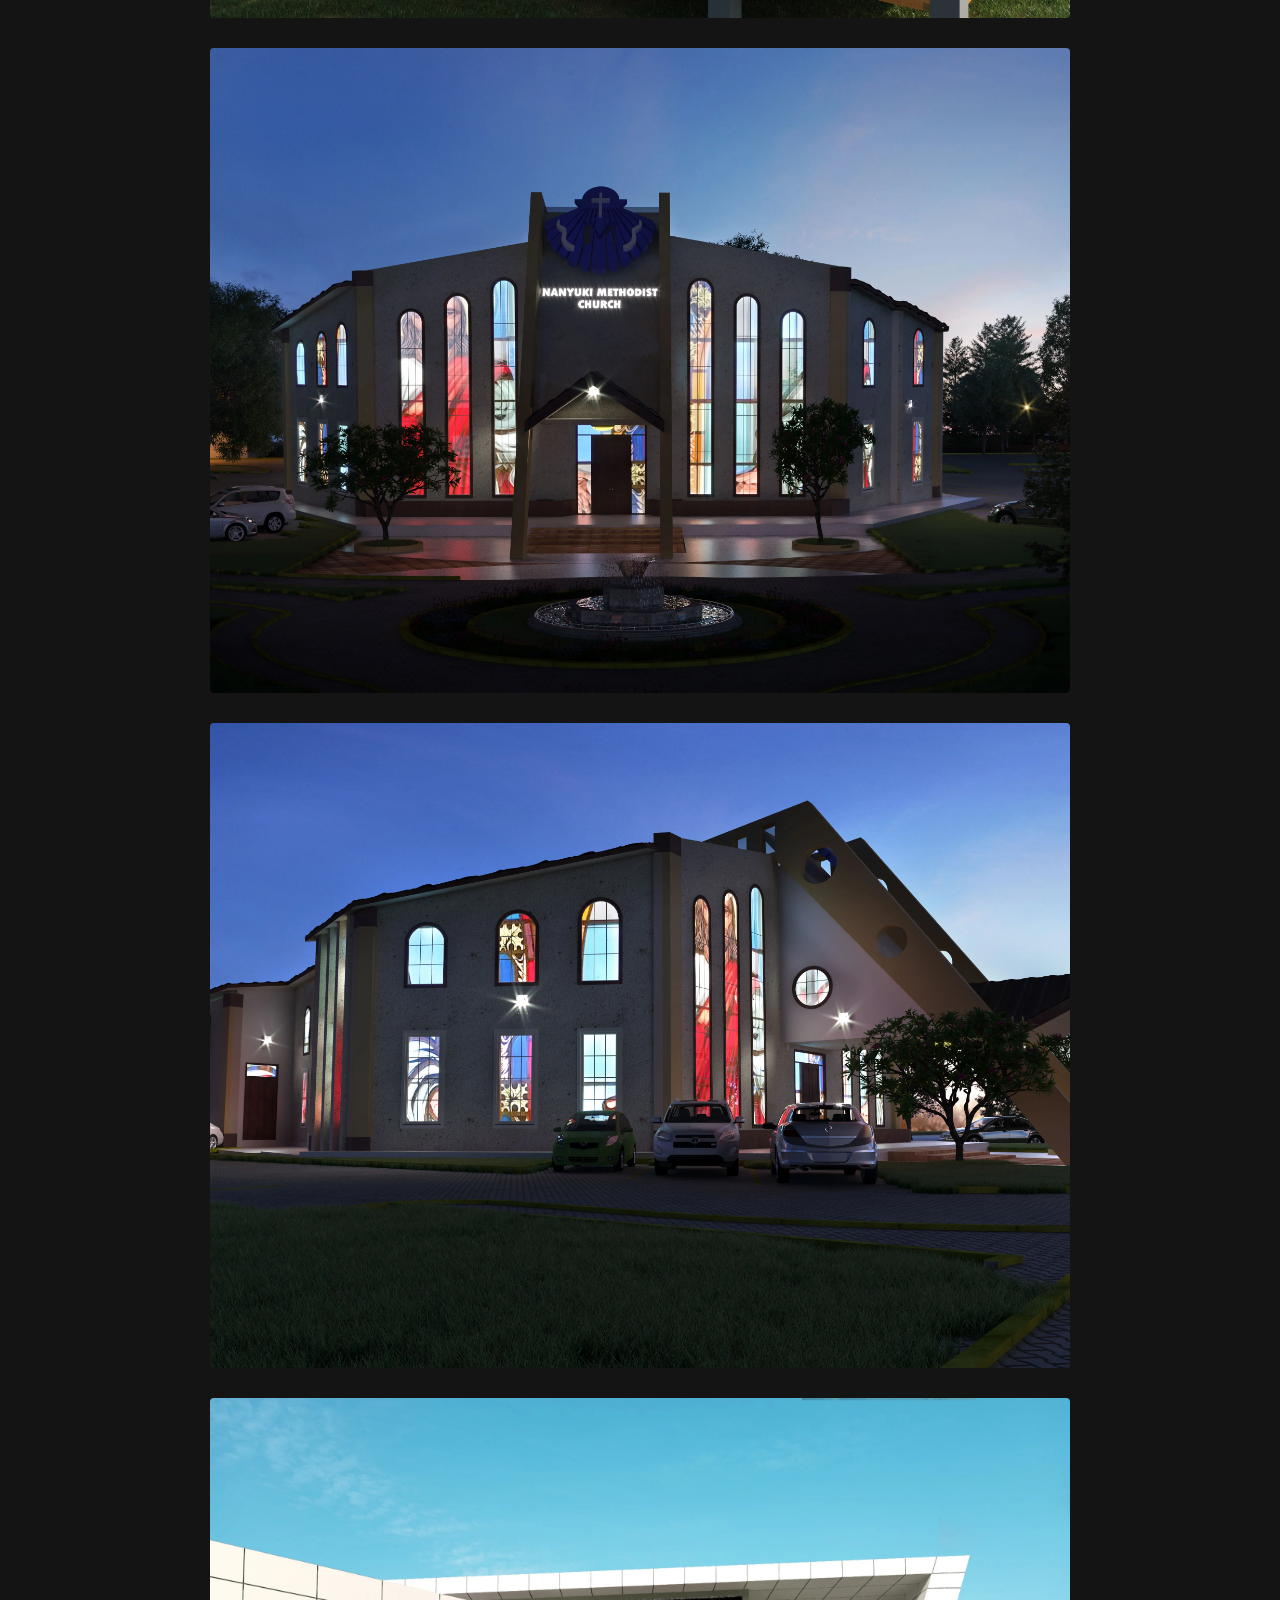
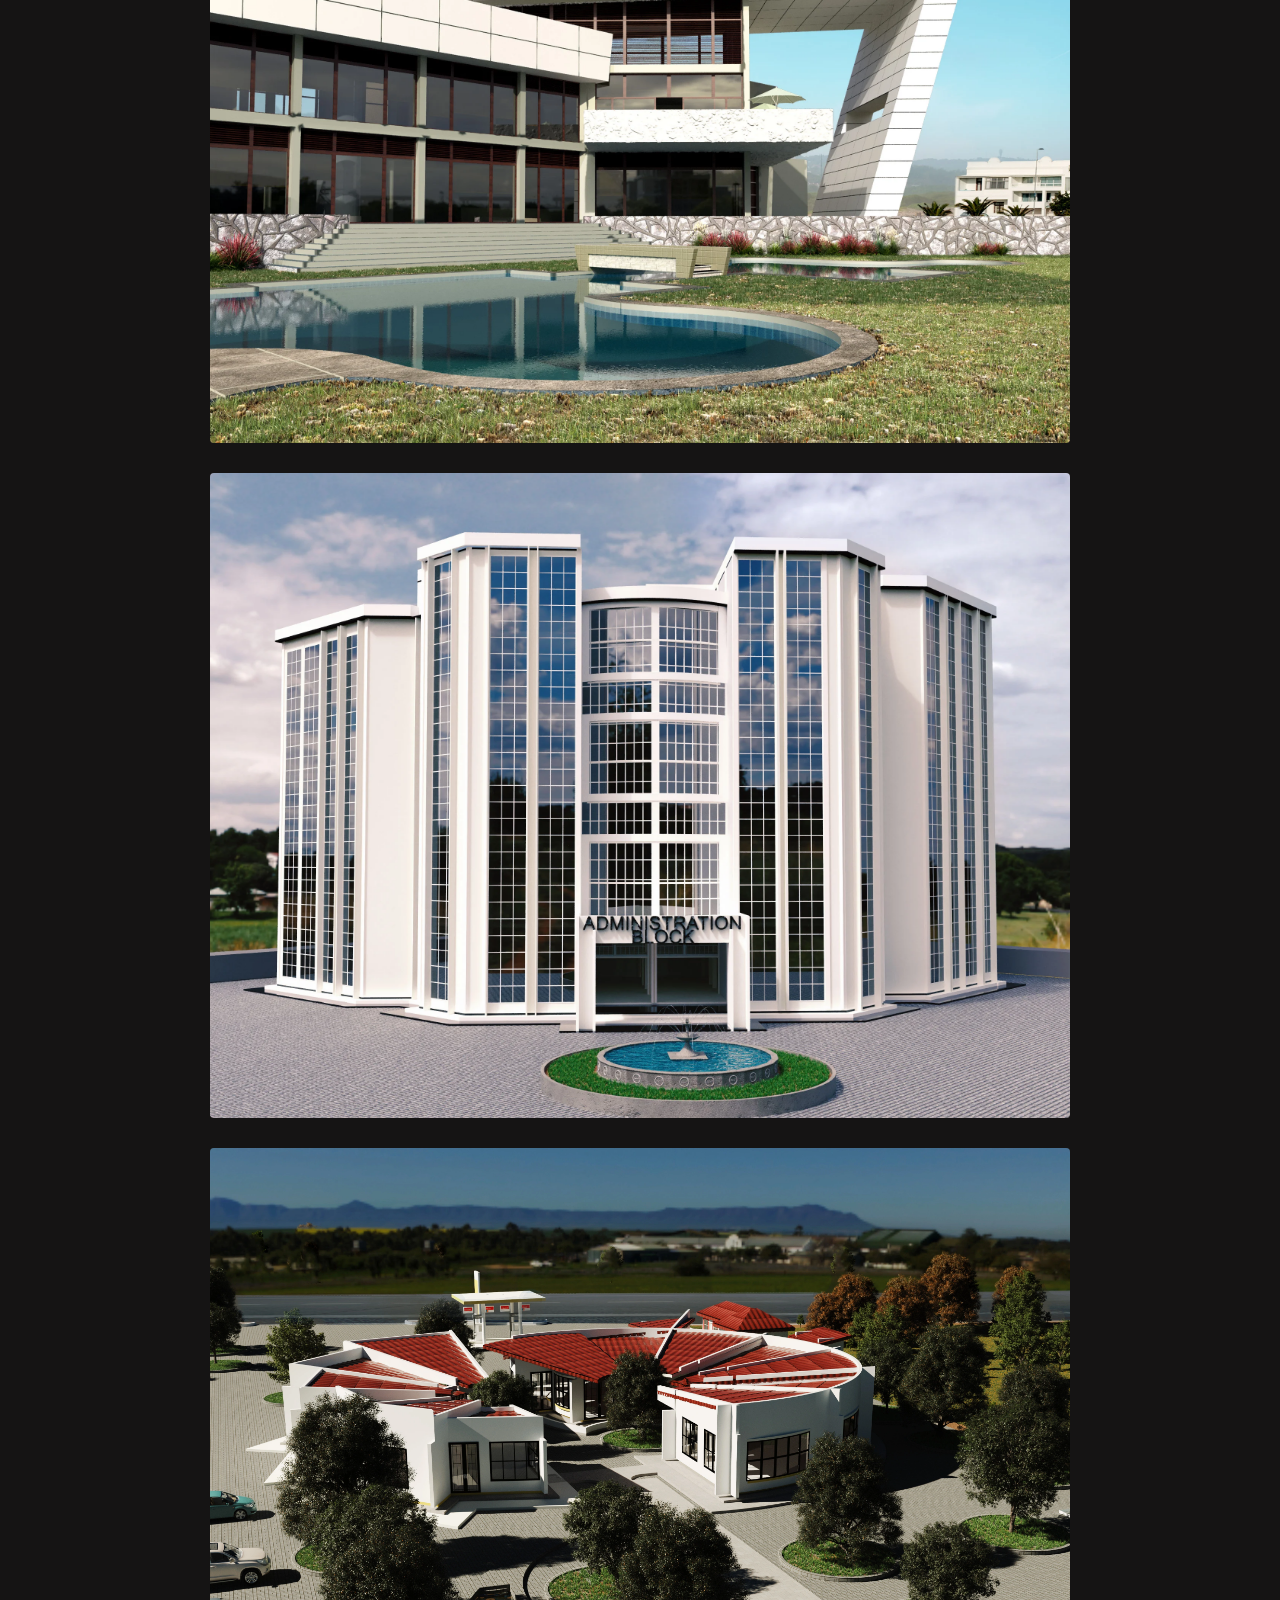
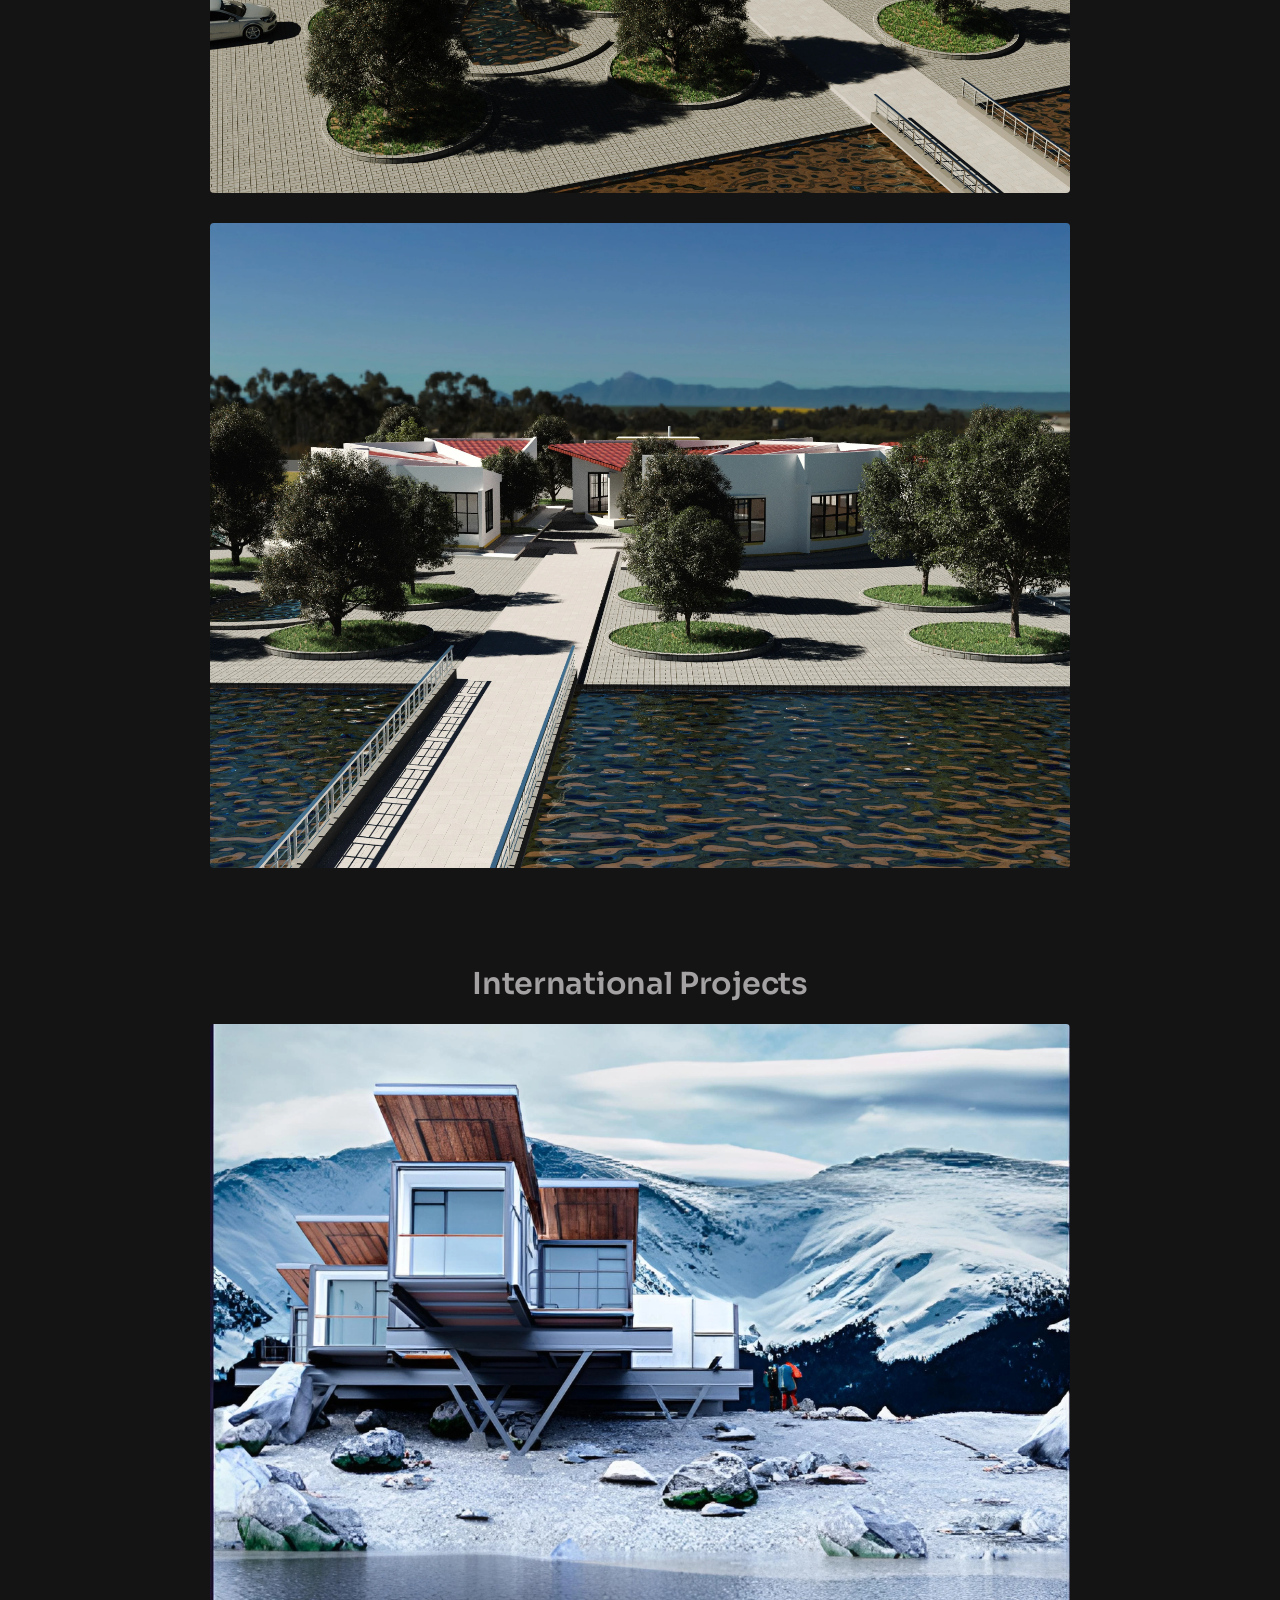
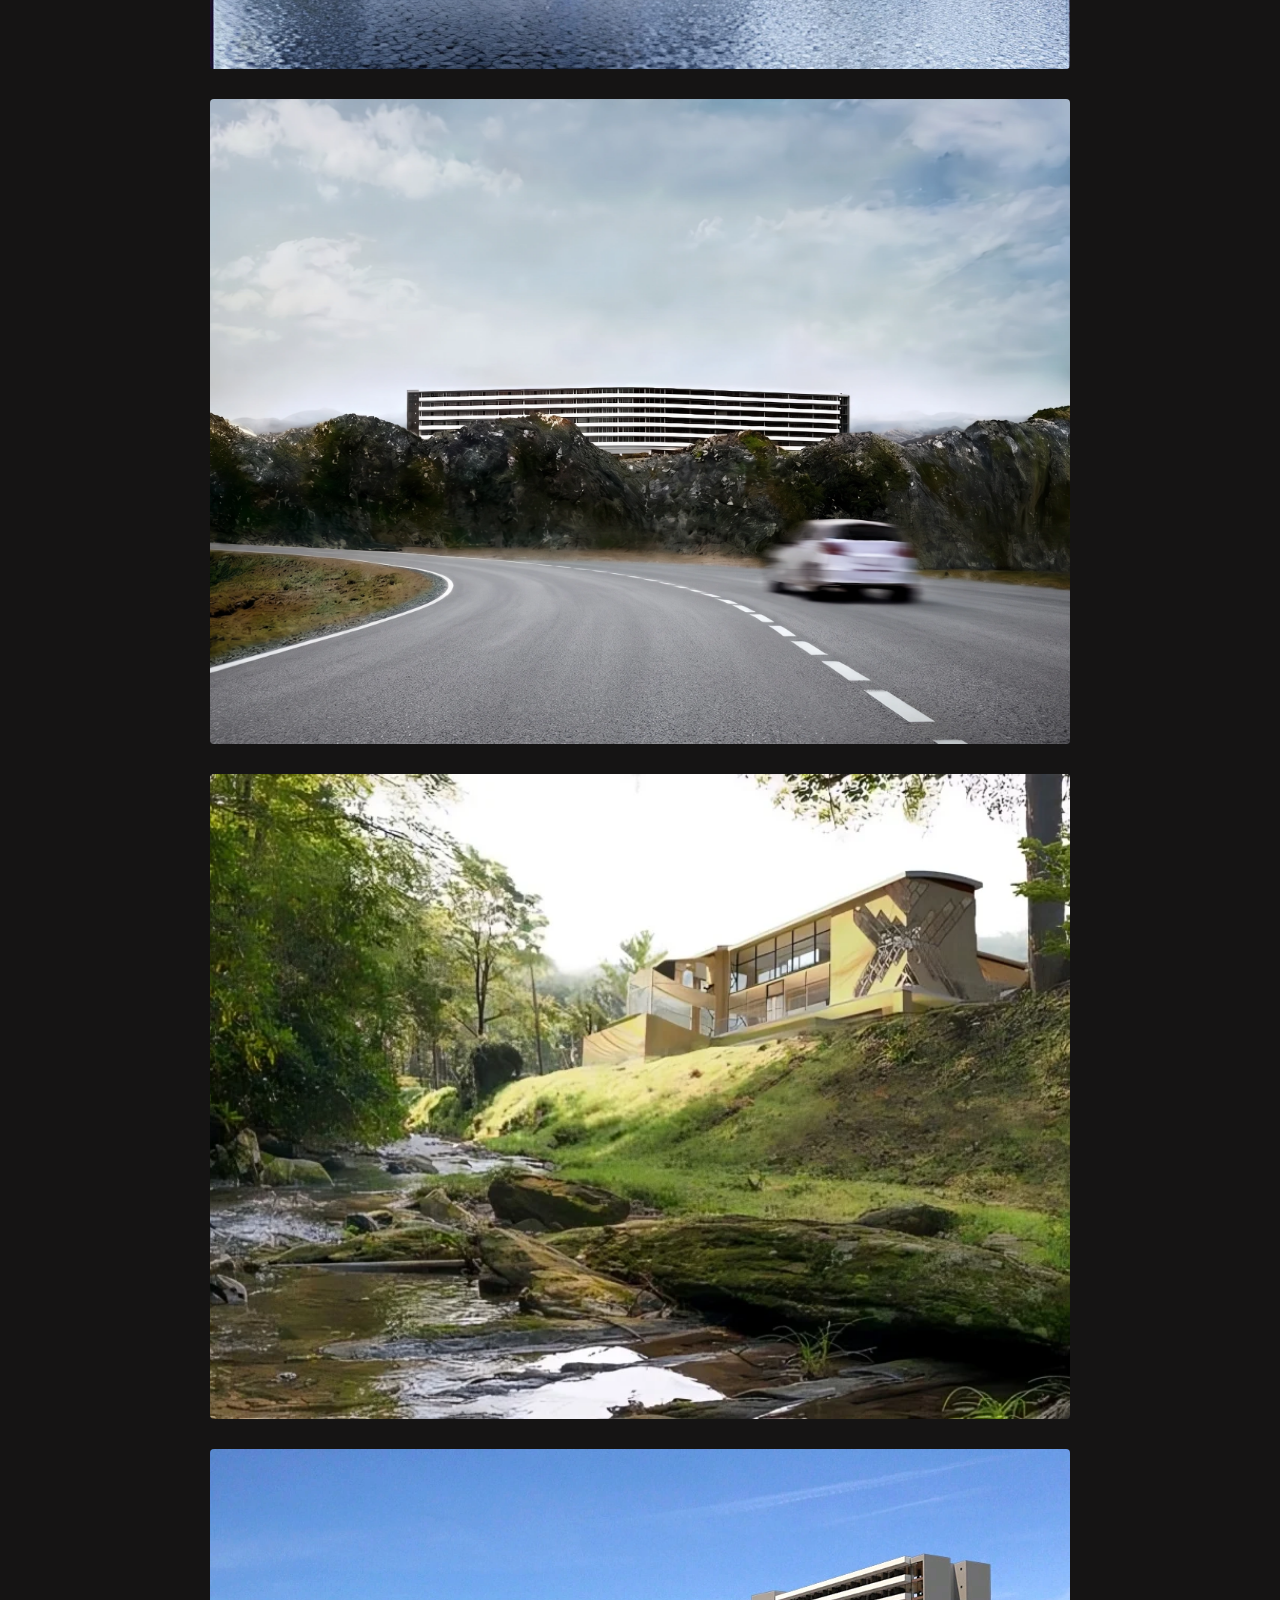
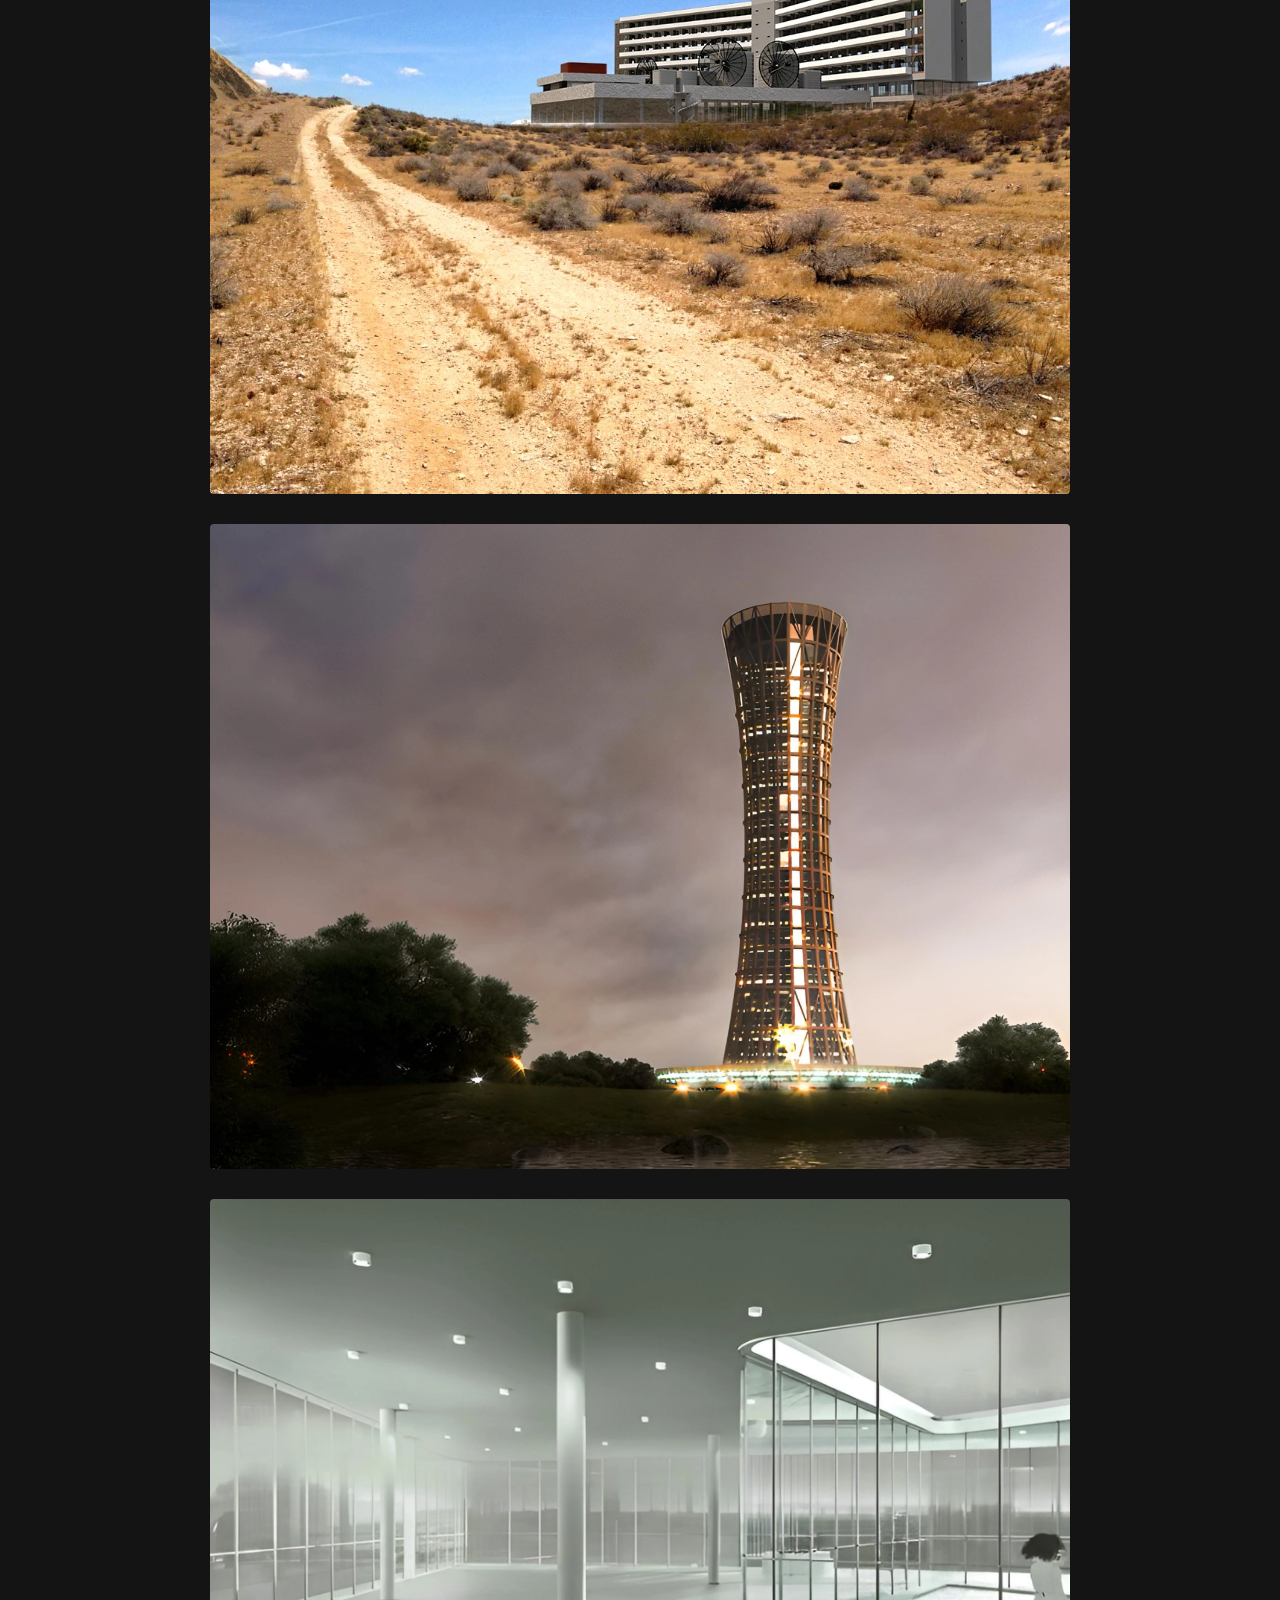
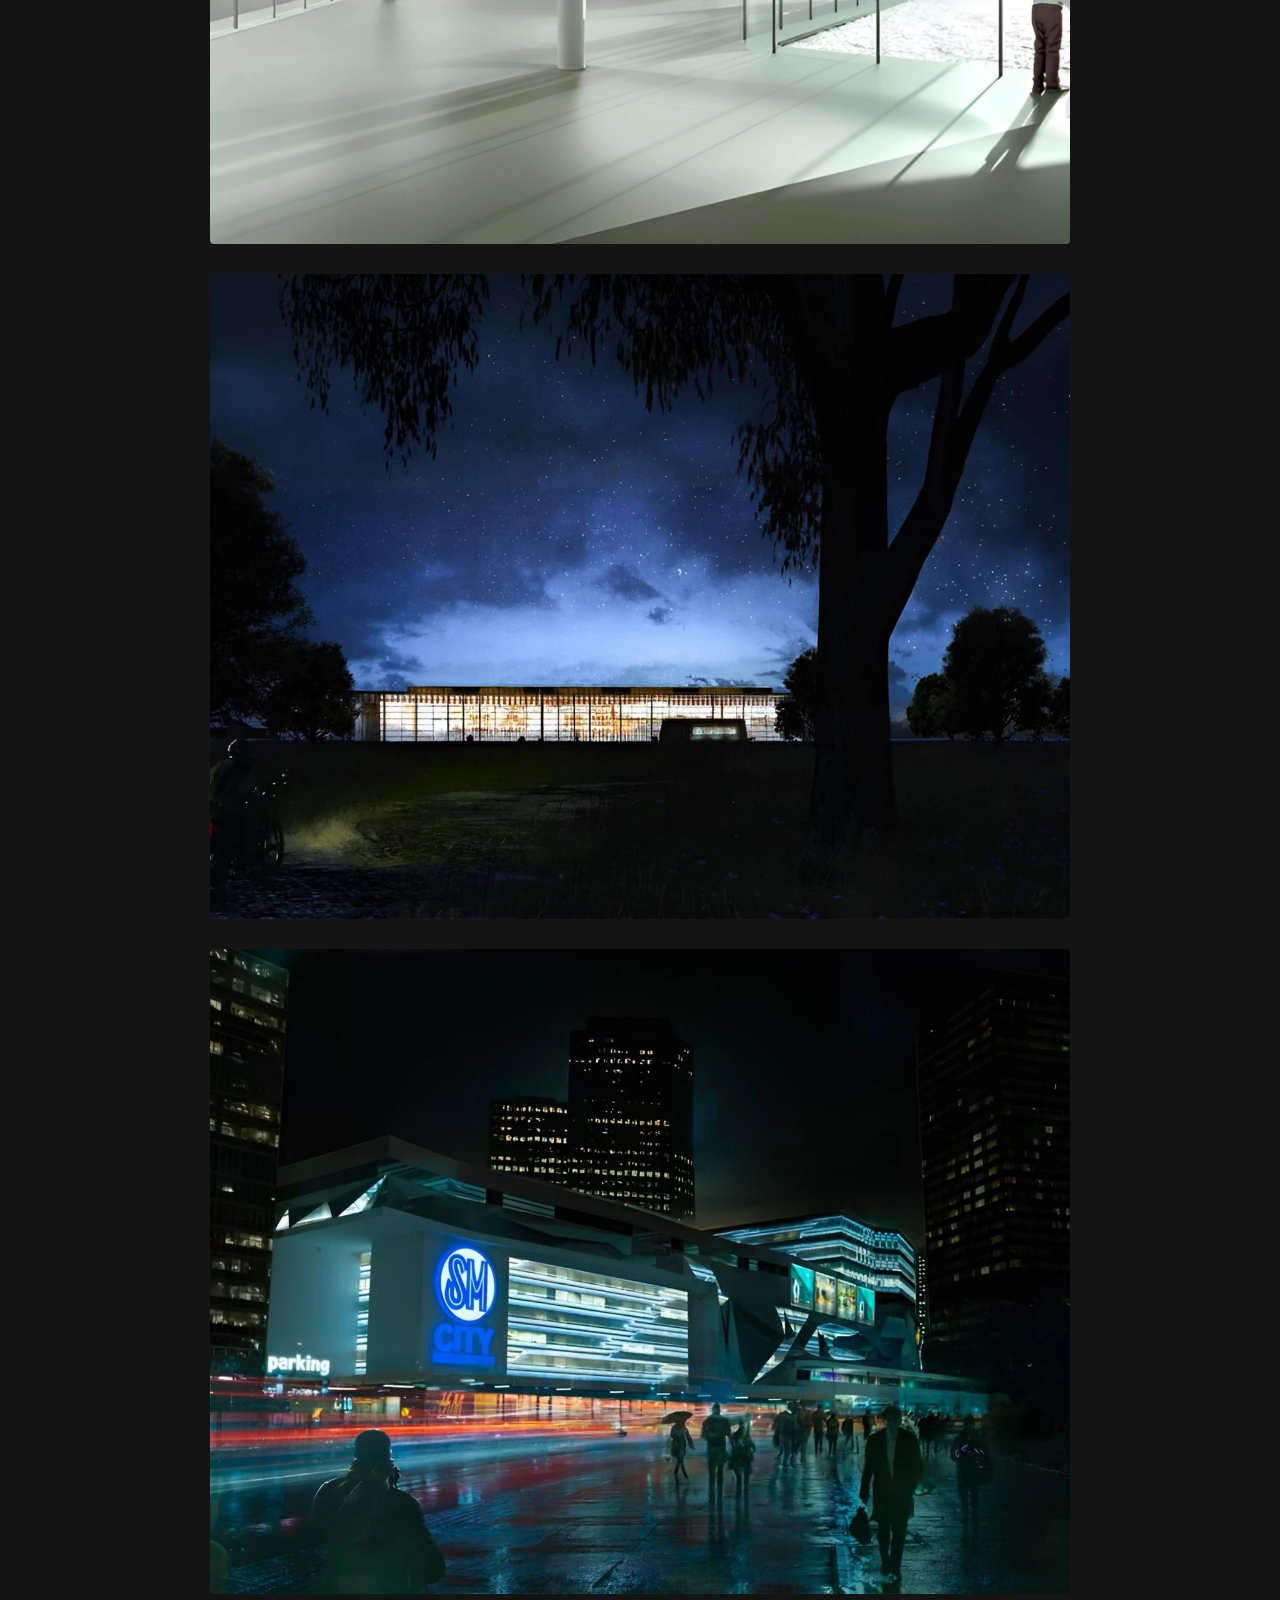
==== commit d8b45d3c: "add local render images" ====
--- a/index.html
+++ b/index.html
@@ -85,6 +85,36 @@
                 <article class="gallery-item" data-index="5">
                     <img src="images/Giziaux estate.webp" alt="Portfolio image" class="gallery-image">
                 </article>
+                <article class="gallery-item" data-index="6">
+                    <img src="images/Gatunga 44.webp" alt="Portfolio image" class="gallery-image">
+                </article>
+                <article class="gallery-item" data-index="6">
+                    <img src="images/2-1.webp" alt="Portfolio image" class="gallery-image">
+                </article>
+                <article class="gallery-item" data-index="6">
+                    <img src="images/cam 3.webp" alt="Portfolio image" class="gallery-image">
+                </article>
+                <article class="gallery-item" data-index="6">
+                    <img src="images/cam 4.webp" alt="Portfolio image" class="gallery-image">
+                </article>
+                <article class="gallery-item" data-index="6">
+                    <img src="images/View-1.webp" alt="Portfolio image" class="gallery-image">
+                </article>
+                <article class="gallery-item" data-index="6">
+                    <img src="images/View-4.webp" alt="Portfolio image" class="gallery-image">
+                </article>
+                <article class="gallery-item" data-index="6">
+                    <img src="images/cas1.webp" alt="Portfolio image" class="gallery-image">
+                </article>
+                <article class="gallery-item" data-index="6">
+                    <img src="images/15.webp" alt="Portfolio image" class="gallery-image">
+                </article>
+                <article class="gallery-item" data-index="6">
+                    <img src="images/Prof 1a.webp" alt="Portfolio image" class="gallery-image">
+                </article>
+                <article class="gallery-item" data-index="6">
+                    <img src="images/Prof 2a.webp" alt="Portfolio image" class="gallery-image">
+                </article>
                 
             </section>
         </section>
